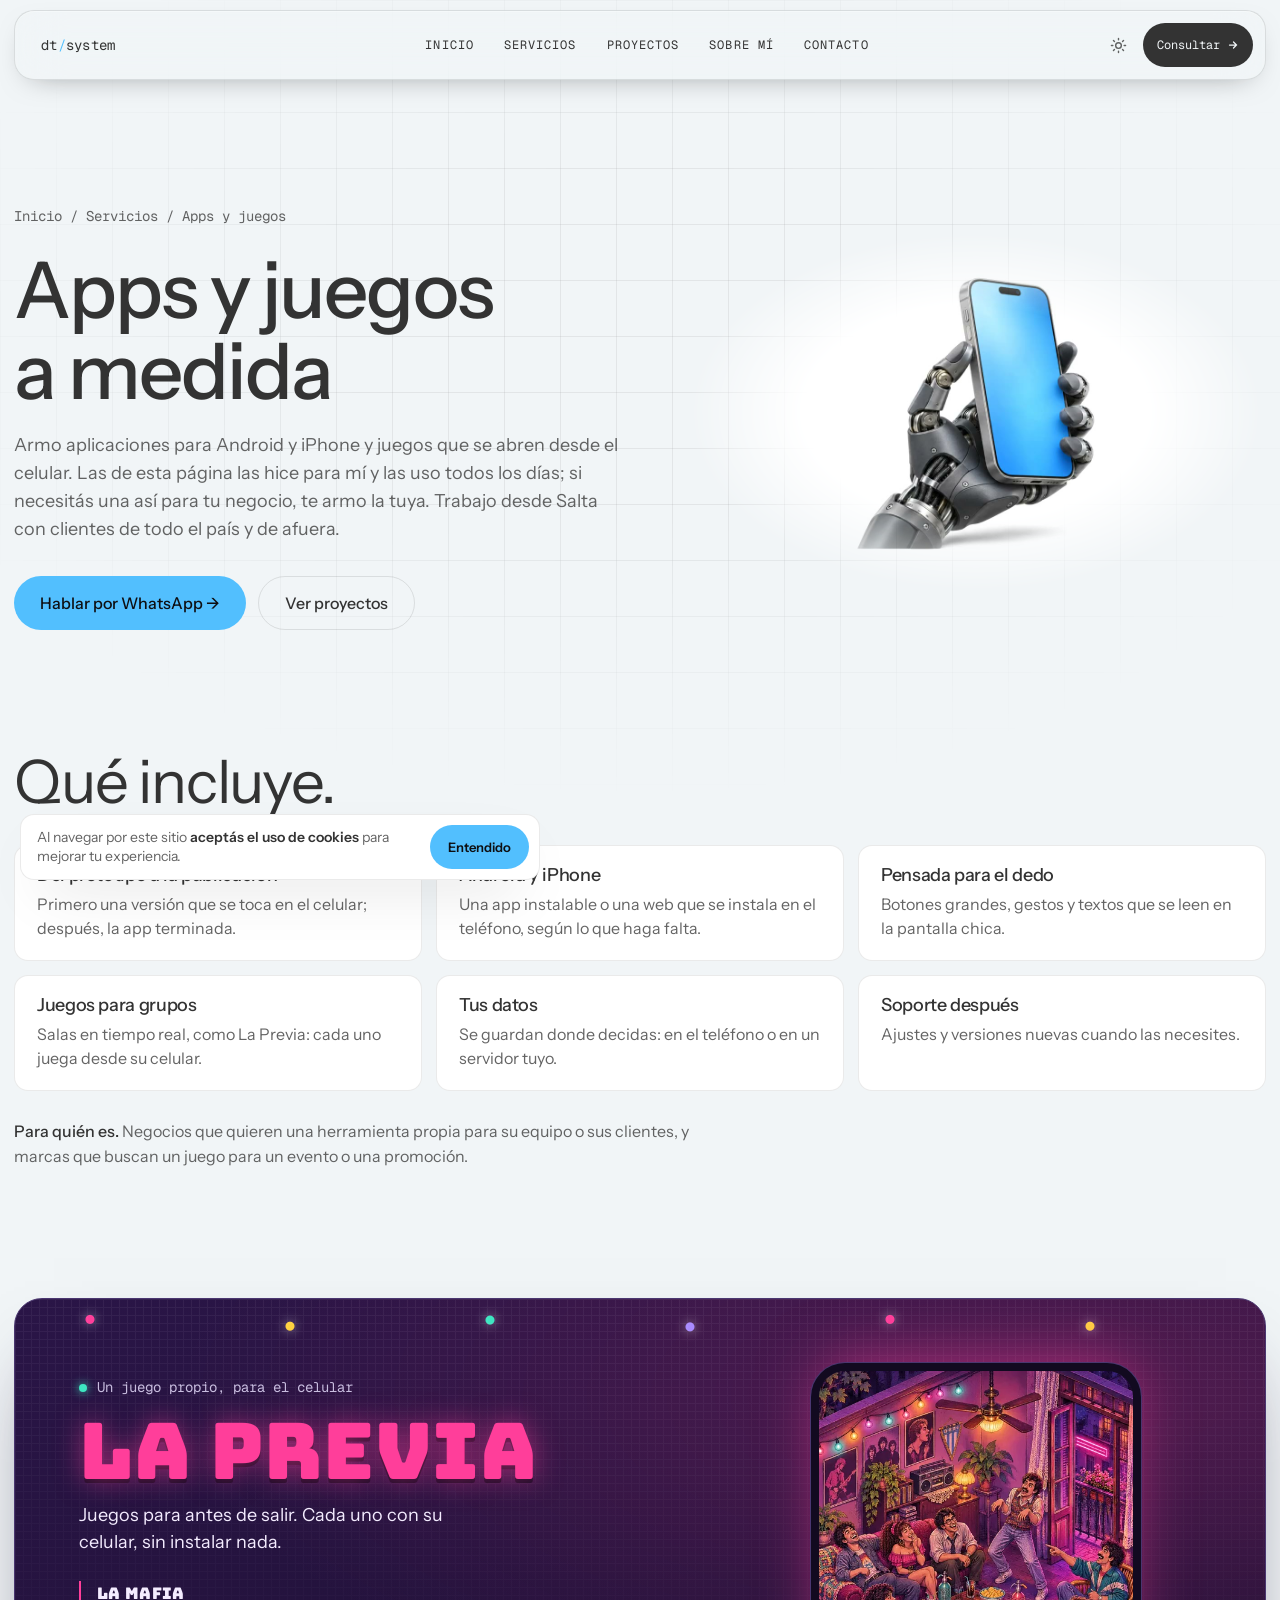
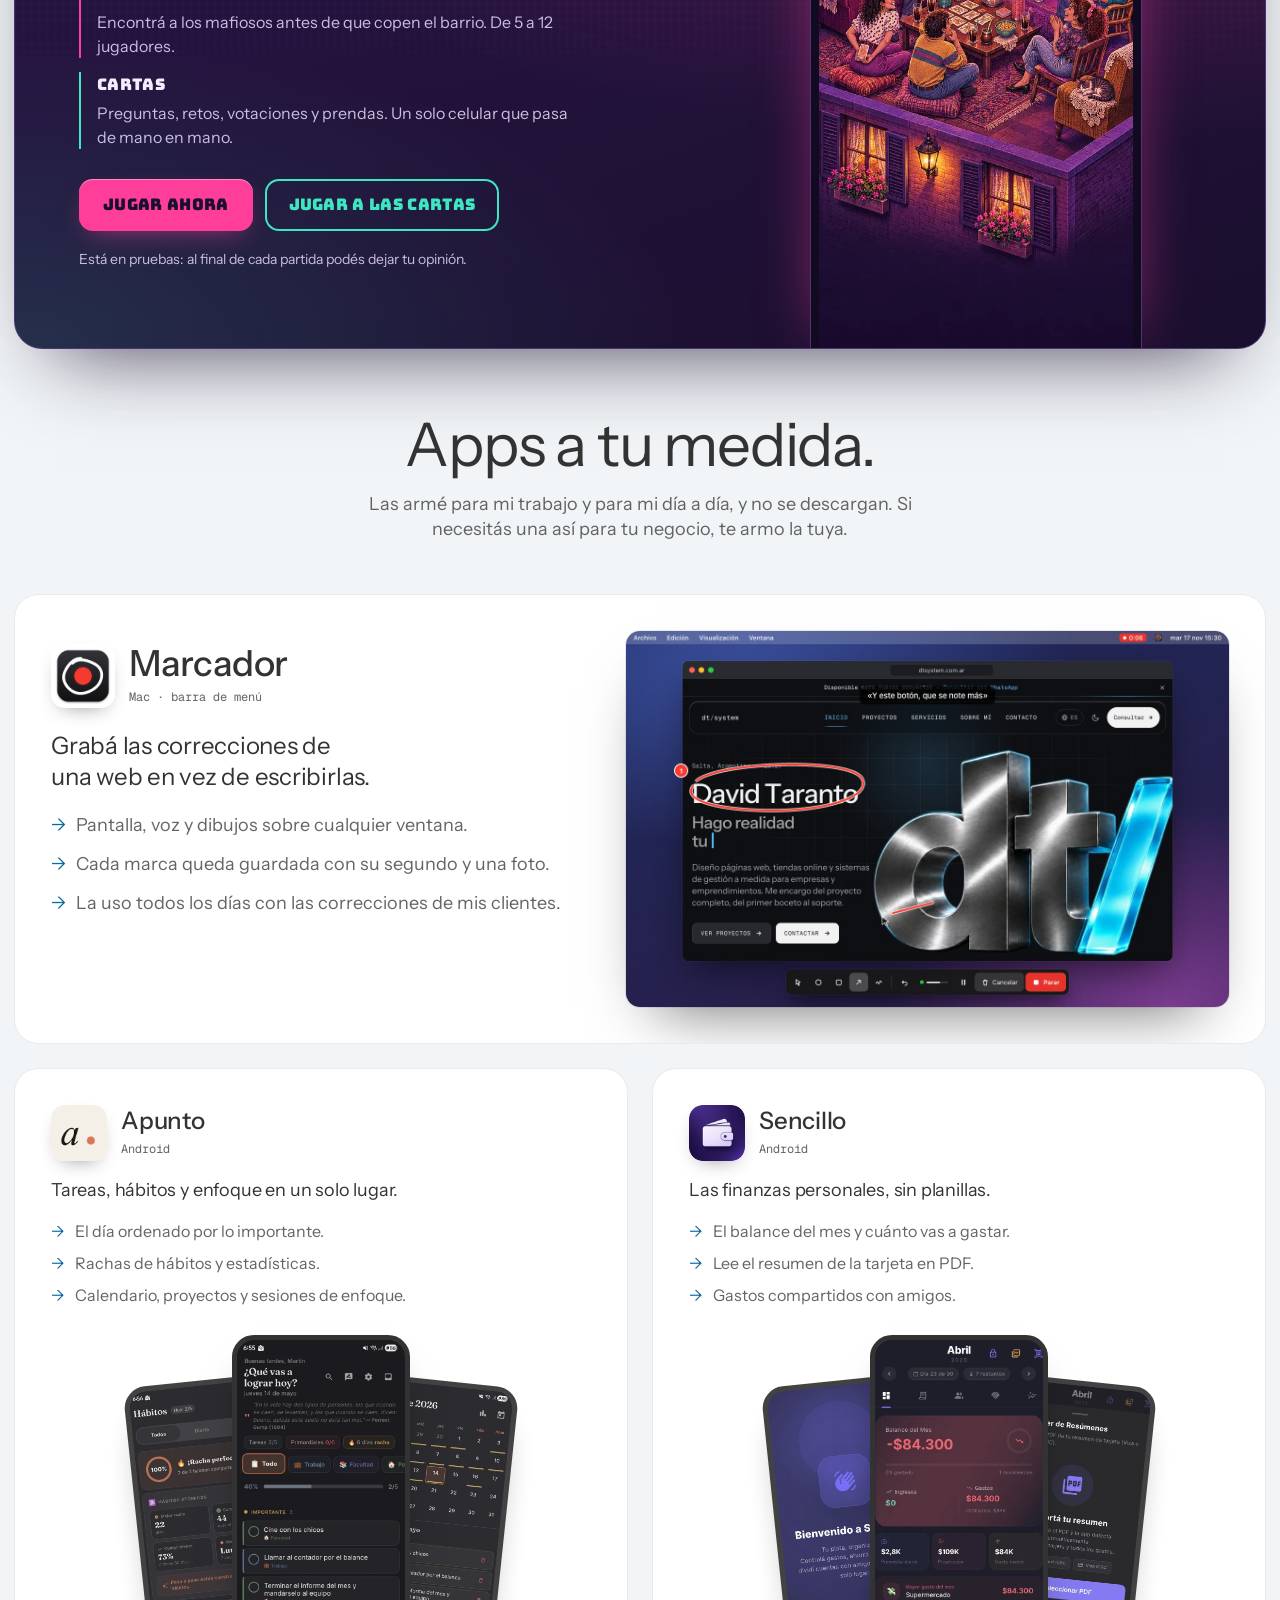
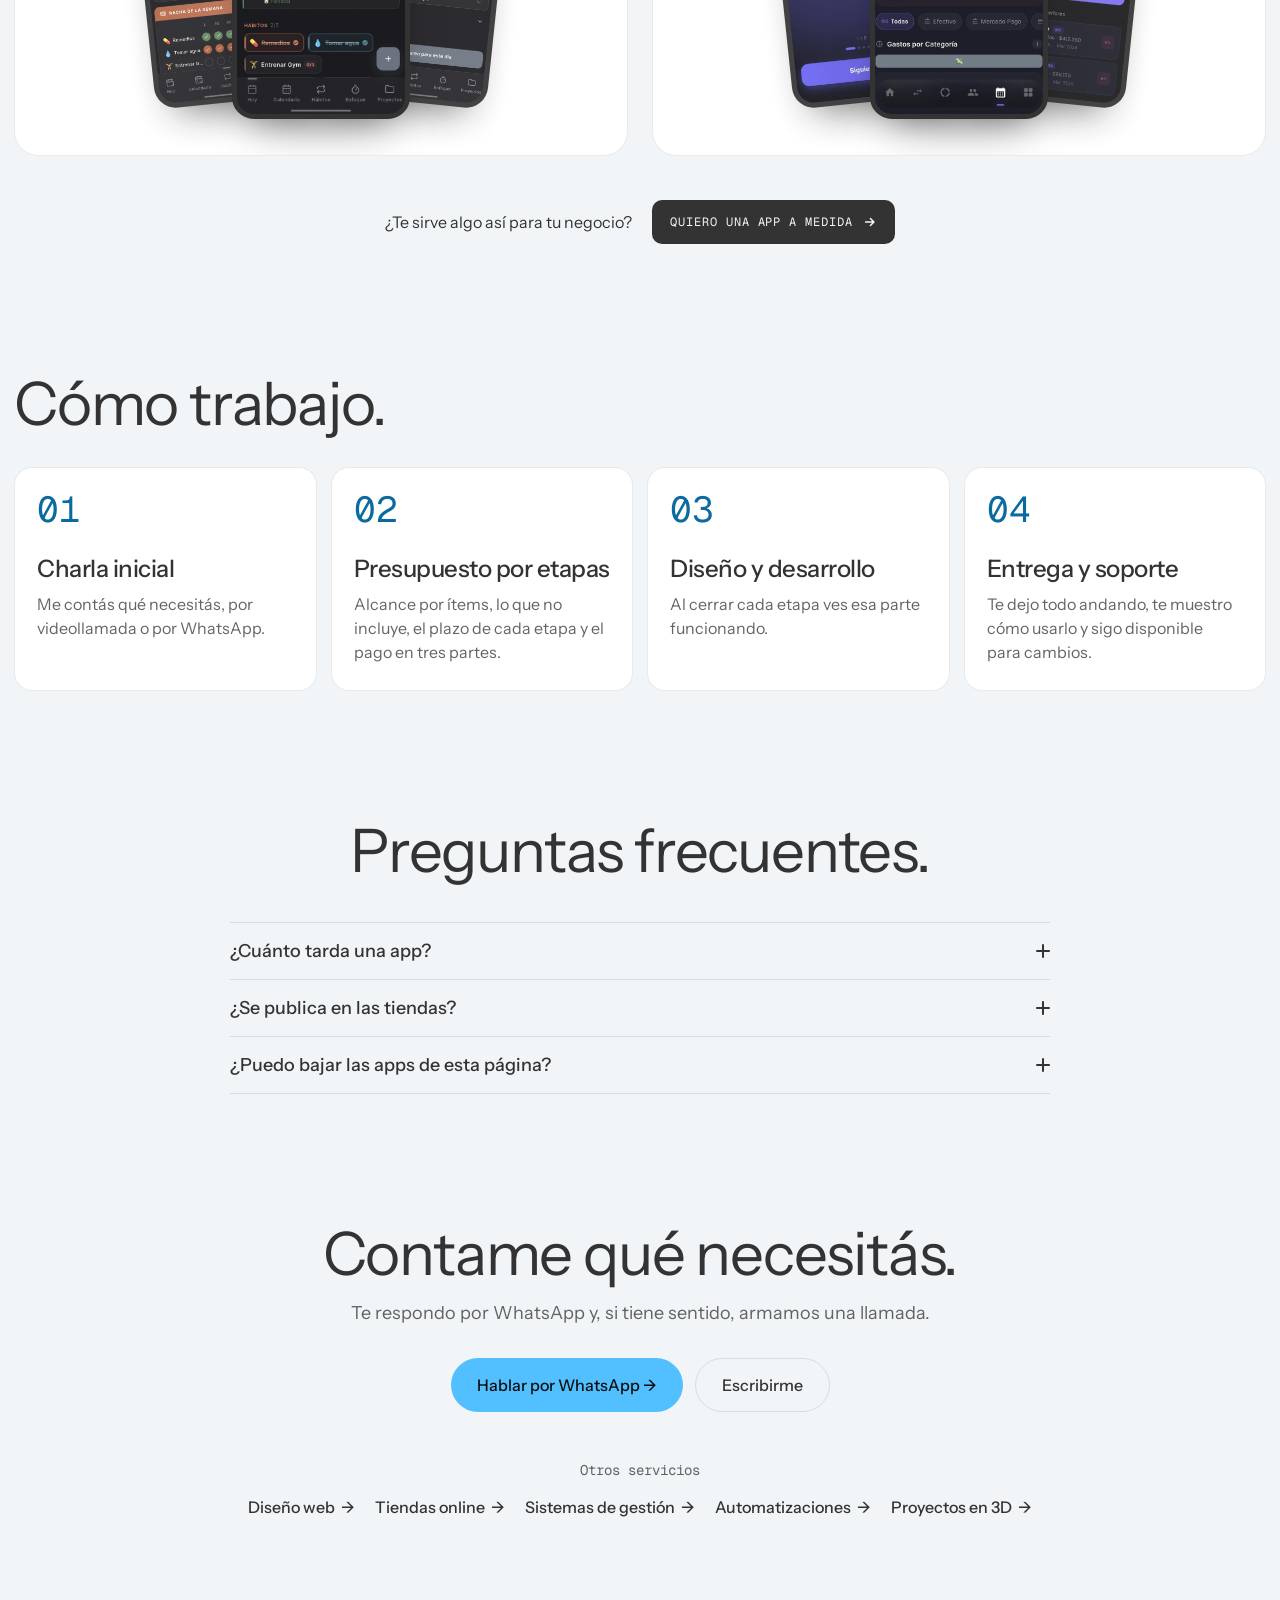
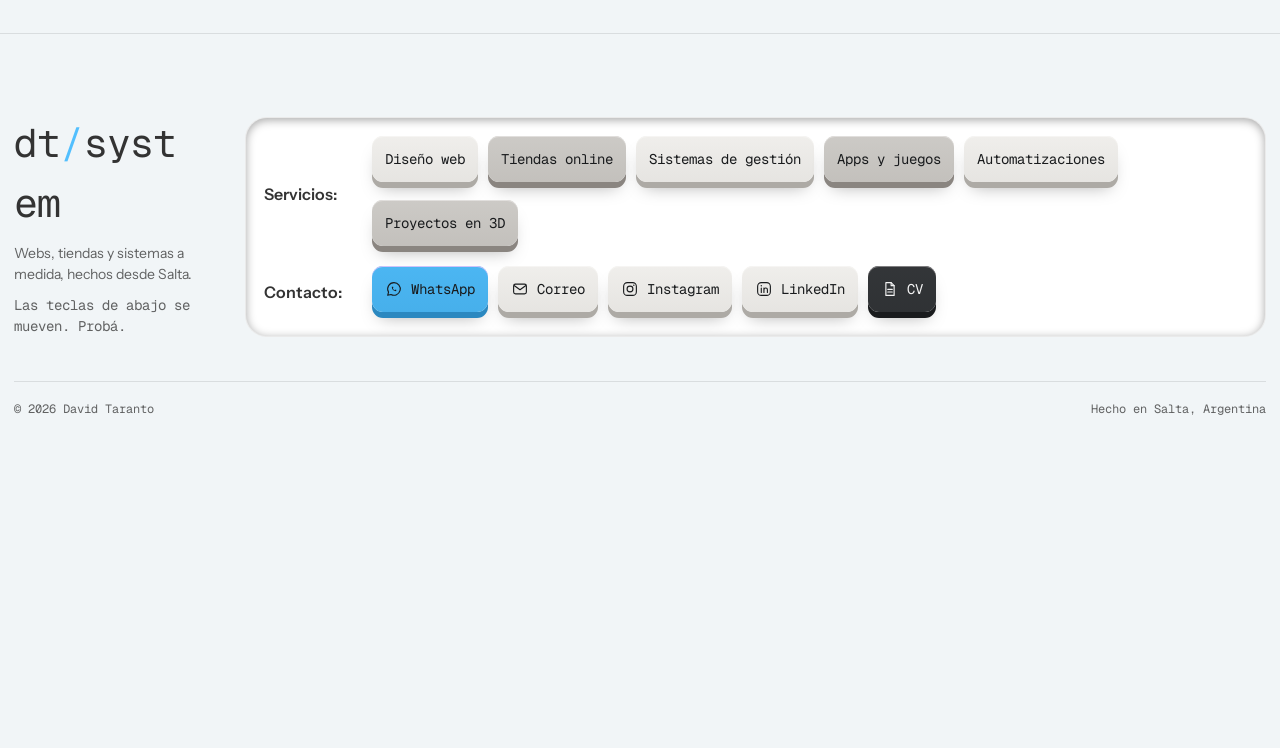
==== apps-y-juegos/index.html @ 10c061d5 "feat: vistas previas a pedido y capturas al dia Co-Authored-By: Claude Opus 5.5 <noreply@anthropic.c" ====
<!DOCTYPE html>
<html lang="es" data-theme="light">
<head>
  <meta charset="UTF-8">
  <meta name="viewport" content="width=device-width, initial-scale=1, viewport-fit=cover">
  <meta name="color-scheme" content="light dark">
  <title>Apps y juegos a medida para Android y iPhone | DT System</title>
  <meta name="description" content="Apps para Android y iPhone y juegos para el celular, hechos a medida. Del prototipo a la publicación. David Taranto, Salta, Argentina.">
  <link rel="canonical" href="https://dtsystem.com.ar/apps-y-juegos/">
  <meta property="og:type" content="website">
  <meta property="og:title" content="Apps y juegos a medida · DT System">
  <meta property="og:description" content="Apps para Android y iPhone y juegos para el celular, hechos a medida. Del prototipo a la publicación. David Taranto, Salta, Argentina.">
  <meta property="og:url" content="https://dtsystem.com.ar/apps-y-juegos/">
  <meta property="og:site_name" content="DT System">
  <meta property="og:locale" content="es_AR">
  <meta property="og:image" content="https://dtsystem.com.ar/assets/og.png?v=20261118o">
  <meta property="og:image:width" content="1200">
  <meta property="og:image:height" content="630">
  <meta name="twitter:card" content="summary_large_image">
  <link rel="icon" href="/assets/brand/favicon-64.png?v=2" type="image/png" sizes="64x64">
  <link rel="apple-touch-icon" href="/assets/brand/logo-dt.png?v=2">
  <link rel="preconnect" href="https://fonts.googleapis.com">
  <link rel="preconnect" href="https://fonts.gstatic.com" crossorigin>
  <link rel="stylesheet" href="https://fonts.googleapis.com/css2?family=Instrument+Sans:wght@400;500;700&family=Geist+Mono:wght@400;700&display=swap">
  <link rel="stylesheet" href="https://fonts.googleapis.com/css2?family=Bungee&text=ABCDEFGHIJKLMNOPQRSTUVWXYZ%C3%81%C3%89%C3%8D%C3%93%C3%9A%C3%91%20&display=swap">
  <link rel="stylesheet" href="/styles.css?v=20261118o">
  <link rel="stylesheet" href="/celular.css?v=20261118o" media="(max-width: 720px)">
  <script>
    (function () {
      var t = null; try { t = localStorage.getItem("dt-theme"); } catch (e) {}
      document.documentElement.dataset.theme = t || (matchMedia("(prefers-color-scheme: dark)").matches ? "dark" : "light");
    })();
  </script>
  <script type="application/ld+json">{"@context": "https://schema.org", "@type": "Service", "name": "Apps y juegos a medida", "serviceType": "Apps y juegos", "description": "Apps para Android y iPhone y juegos para el celular, hechos a medida. Del prototipo a la publicación. David Taranto, Salta, Argentina.", "url": "https://dtsystem.com.ar/apps-y-juegos/", "areaServed": [{"@type": "Country", "name": "Argentina"}], "provider": {"@type": "ProfessionalService", "name": "DT System", "url": "https://dtsystem.com.ar/", "founder": {"@type": "Person", "name": "David Taranto"}, "address": {"@type": "PostalAddress", "addressLocality": "Salta", "addressCountry": "AR"}}}</script>
  <script type="application/ld+json">{"@context": "https://schema.org", "@type": "BreadcrumbList", "itemListElement": [{"@type": "ListItem", "position": 1, "name": "Inicio", "item": "https://dtsystem.com.ar/"}, {"@type": "ListItem", "position": 2, "name": "Apps y juegos", "item": "https://dtsystem.com.ar/apps-y-juegos/"}]}</script>
  <script type="application/ld+json">{"@context": "https://schema.org", "@type": "FAQPage", "mainEntity": [{"@type": "Question", "name": "¿Cuánto tarda una app?", "acceptedAnswer": {"@type": "Answer", "text": "Depende del alcance. Antes de empezar te paso un presupuesto por etapas, con el plazo de cada una."}}, {"@type": "Question", "name": "¿Se publica en las tiendas?", "acceptedAnswer": {"@type": "Answer", "text": "Si la app lo necesita, sí: en Google Play y en el App Store, a nombre tuyo."}}, {"@type": "Question", "name": "¿Puedo bajar las apps de esta página?", "acceptedAnswer": {"@type": "Answer", "text": "No: son de uso propio y te las muestro para que veas cómo trabajo. La Previa sí se juega desde el navegador."}}]}</script>
</head>
<body class="svc-page">
  <a class="skip" href="#main">Saltar al contenido</a>
  <div class="fx" aria-hidden="true"><div class="fx-grid"></div></div>
  <div class="top">
    <header class="hdr">
      <div class="hdr-pill">
        <a class="logo" href="/">dt<b>/</b>system</a>
        <nav class="nav" aria-label="Principal">
          <a href="/"><span class="nl"><span>Inicio</span><span aria-hidden="true">Inicio</span></span></a>
          <a href="/#servicios"><span class="nl"><span>Servicios</span><span aria-hidden="true">Servicios</span></span></a>
          <a href="/#proyectos"><span class="nl"><span>Proyectos</span><span aria-hidden="true">Proyectos</span></span></a>
          <a href="/#sobre-mi"><span class="nl"><span>Sobre mí</span><span aria-hidden="true">Sobre mí</span></span></a>
          <a href="/#contacto"><span class="nl"><span>Contacto</span><span aria-hidden="true">Contacto</span></span></a>
        </nav>
      <div class="hdr-right">
        <button class="tgl" id="themeToggle" aria-label="Cambiar tema claro/oscuro">
          <svg class="sun" width="17" height="17" viewBox="0 0 24 24" fill="none" stroke="currentColor" stroke-width="2" stroke-linecap="round"><circle cx="12" cy="12" r="4"/><path d="M12 2v2m0 16v2M4.9 4.9l1.4 1.4m11.4 11.4 1.4 1.4M2 12h2m16 0h2M4.9 19.1l1.4-1.4m11.4-11.4 1.4-1.4"/></svg>
          <svg class="moon" width="17" height="17" viewBox="0 0 24 24" fill="none" stroke="currentColor" stroke-width="2" stroke-linecap="round" stroke-linejoin="round"><path d="M21 12.8A9 9 0 1 1 11.2 3a7 7 0 0 0 9.8 9.8Z"/></svg>
        </button>
        <a class="hdr-cta" href="https://wa.me/5493875454070" target="_blank" rel="noopener"><span>Consultar</span>
          <svg width="12" height="12" viewBox="0 0 24 24" fill="none" stroke="currentColor" stroke-width="2.5" stroke-linecap="round"><path d="M5 12h14m-6-6 6 6-6 6"/></svg>
        </a>
        <details class="menu">
          <summary aria-label="Abrir menú">
            <svg class="ico-abrir" width="19" height="19" viewBox="0 0 24 24" fill="none" stroke="currentColor" stroke-width="2" stroke-linecap="round" aria-hidden="true"><path d="M4 7h16M4 12h16M4 17h16"/></svg>
            <svg class="ico-cerrar" width="19" height="19" viewBox="0 0 24 24" fill="none" stroke="currentColor" stroke-width="2" stroke-linecap="round" aria-hidden="true"><path d="M18 6 6 18M6 6l12 12"/></svg>
          </summary>
          <div class="menu-pop">
            <a href="/" style="--i:0">Inicio</a>
            <a href="/#servicios" style="--i:1">Servicios</a>
            <a href="/#proyectos" style="--i:2">Proyectos</a>
            <a href="/#sobre-mi" style="--i:3">Sobre mí</a>
            <a href="/#contacto" style="--i:4">Contacto</a>
          </div>
        </details>
      </div>
      </div>
    </header>
  </div>

  <main id="main">
    <section class="svc-hero">
      <div class="wrap svc-hero-in">
        <div class="svc-hero-txt">
        <nav class="svc-bread" aria-label="Ruta"><a href="/">Inicio</a> <span aria-hidden="true">/</span> <a href="/#servicios">Servicios</a> <span aria-hidden="true">/</span> <span aria-current="page">Apps y juegos</span></nav>
        <h1 class="svc-h1">Apps y juegos a medida</h1>
        <p class="svc-lead">Armo aplicaciones para Android y iPhone y juegos que se abren desde el celular. Las de esta página las hice para mí y las uso todos los días; si necesitás una así para tu negocio, te armo la tuya. Trabajo desde Salta con clientes de todo el país y de afuera.</p>
        <div class="svc-ctas">
          <a class="btn btn-pri" href="https://wa.me/5493875454070?text=Hola%20David%2C%20quiero%20consultar%20por%20una%20app." target="_blank" rel="noopener">Hablar por WhatsApp →</a>
          <a class="btn btn-sec" href="#casos">Ver proyectos</a>
        </div>
        </div>
        <div class="svc-obj-caja" aria-hidden="true">
          <video class="svc-obj" data-obj="app" width="960" height="600" muted loop playsinline preload="none" poster="/assets/srv/app-claro.jpg"></video>
        </div>
      </div>
    </section>

    <section class="svc-sec">
      <div class="wrap">
        <h2 class="h2">Qué incluye.</h2>
        <ul class="svc-grid">
          <li class="svc-card"><h3>Del prototipo a la publicación</h3><p>Primero una versión que se toca en el celular; después, la app terminada.</p></li>
          <li class="svc-card"><h3>Android y iPhone</h3><p>Una app instalable o una web que se instala en el teléfono, según lo que haga falta.</p></li>
          <li class="svc-card"><h3>Pensada para el dedo</h3><p>Botones grandes, gestos y textos que se leen en la pantalla chica.</p></li>
          <li class="svc-card"><h3>Juegos para grupos</h3><p>Salas en tiempo real, como La Previa: cada uno juega desde su celular.</p></li>
          <li class="svc-card"><h3>Tus datos</h3><p>Se guardan donde decidas: en el teléfono o en un servidor tuyo.</p></li>
          <li class="svc-card"><h3>Soporte después</h3><p>Ajustes y versiones nuevas cuando las necesites.</p></li>
        </ul>
        <p class="svc-para"><b>Para quién es.</b> Negocios que quieren una herramienta propia para su equipo o sus clientes, y marcas que buscan un juego para un evento o una promoción.</p>
      </div>
    </section>

    <section class="svc-sec svc-bloque" id="casos">
<div class="previa-sec" id="la-previa">
          <div class="wrap">
            <div class="previa" data-rv="up">
              <div class="previa-txt">
                <p class="previa-tag"><span class="previa-punto" aria-hidden="true"></span><span data-i18n="pv_tag">Un juego propio, para el celular</span></p>
                <h2 class="previa-h" id="previaH">La Previa</h2>
                <p class="previa-sub" data-i18n="pv_sub">Juegos para antes de salir. Cada uno con su celular, sin instalar nada.</p>
                <ul class="previa-modos">
                  <li><a href="https://la-previa.dtsystem.com.ar/" target="_blank" rel="noopener"><b>La Mafia</b></a><span data-i18n="pv_m1">Encontrá a los mafiosos antes de que copen el barrio. De 5 a 12 jugadores.</span></li>
                  <li><a href="https://la-previa.dtsystem.com.ar/cartas.html" target="_blank" rel="noopener"><b data-i18n="pv_m2h">Cartas</b></a><span data-i18n="pv_m2">Preguntas, retos, votaciones y prendas. Un solo celular que pasa de mano en mano.</span></li>
                </ul>
                <div class="previa-ctas">
                  <a class="previa-btn" href="https://la-previa.dtsystem.com.ar/" target="_blank" rel="noopener" data-i18n="pv_cta">Jugar ahora</a>
                  <a class="previa-btn2" href="https://la-previa.dtsystem.com.ar/cartas.html" target="_blank" rel="noopener" data-i18n="pv_cta2">Jugar a las cartas</a>
                </div>
                <p class="previa-nota" data-i18n="pv_nota">Está en pruebas: al final de cada partida podés dejar tu opinión.</p>
              </div>
              <a class="previa-vista" href="https://la-previa.dtsystem.com.ar/" target="_blank" rel="noopener" tabindex="-1" aria-hidden="true">
                <span class="previa-pantalla">
                  <video class="previa-vid" muted loop playsinline preload="none" poster="/assets/previa/escena-previa.webp" width="540" height="958" data-src="/assets/previa/escena-previa.mp4"></video>
                </span>
              </a>
            </div>
          </div>
        </div>

        <!-- ============ 3c. APPS A MEDIDA ============
             Pedido de David (17/11): sus apps propias, tipo publicidad, sin
             descarga: invitan a pedir una a medida. Marcador va con una
             animacion (no es una grabacion real: armada desde su interfaz);
             en las capturas de Apunto y Sencillo los datos son inventados. -->
        <div class="apps-sec" id="apps">
          <div class="wrap">
            <div class="sec-head" data-rv="up">
              <h2 class="h2" id="appsH" data-i18n="ap_h">Apps a tu medida.</h2>
              <p class="sub" data-i18n="ap_sub">Las armé para mi trabajo y para mi día a día, y no se descargan. Si necesitás una así para tu negocio, te armo la tuya.</p>
            </div>

            <article class="app app-ancha" data-rv="up">
              <div class="app-txt">
                <div class="app-cab"><img class="app-ico" src="/assets/apps/icono-marcador.png" width="160" height="160" alt="">
                  <div><h3>Marcador</h3><span class="app-plat" data-i18n="ap_m_plat">Mac · barra de menú</span></div></div>
                <p class="app-lema" data-i18n="ap_m_lema">Grabá las correcciones de una web en vez de escribirlas.</p>
                <ul class="app-lista">
                  <li data-i18n="ap_m_1">Pantalla, voz y dibujos sobre cualquier ventana.</li>
                  <li data-i18n="ap_m_2">Cada marca queda guardada con su segundo y una foto.</li>
                  <li data-i18n="ap_m_3">La uso todos los días con las correcciones de mis clientes.</li>
                </ul>
              </div>
              <div class="app-mac" aria-hidden="true">
                <video class="app-vid" muted loop playsinline preload="none" poster="/assets/apps/marcador.jpg" width="1280" height="800" data-src="/assets/apps/marcador.mp4" data-src-cel="/assets/apps/marcador-cel.mp4"></video>
              </div>
            </article>

            <div class="apps-par">
              <article class="app" data-rv="up">
                <div class="app-cab"><img class="app-ico recorte" src="/assets/apps/icono-apunto.png?v=2" width="160" height="160" alt="">
                  <div><h3>Apunto</h3><span class="app-plat">Android</span></div></div>
                <p class="app-lema" data-i18n="ap_a_lema">Tareas, hábitos y enfoque en un solo lugar.</p>
                <ul class="app-lista">
                  <li data-i18n="ap_a_1">El día ordenado por lo importante.</li>
                  <li data-i18n="ap_a_2">Rachas de hábitos y estadísticas.</li>
                  <li data-i18n="ap_a_3">Calendario, proyectos y sesiones de enfoque.</li>
                </ul>
                <div class="app-tels" aria-hidden="true">
                  <span class="app-tel lado"><img src="/assets/apps/anotalo-habitos.webp" width="540" height="1170" alt="" loading="lazy" decoding="async"></span>
                  <span class="app-tel"><img src="/assets/apps/anotalo-hoy.webp" width="540" height="1170" alt="" loading="lazy" decoding="async"></span>
                  <span class="app-tel lado"><img src="/assets/apps/anotalo-calendario.webp" width="540" height="1170" alt="" loading="lazy" decoding="async"></span>
                </div>
              </article>
              <article class="app" data-rv="up">
                <div class="app-cab"><img class="app-ico recorte" src="/assets/apps/icono-sencillo.png" width="160" height="160" alt="">
                  <div><h3>Sencillo</h3><span class="app-plat">Android</span></div></div>
                <p class="app-lema" data-i18n="ap_s_lema">Las finanzas personales, sin planillas.</p>
                <ul class="app-lista">
                  <li data-i18n="ap_s_1">El balance del mes y cuánto vas a gastar.</li>
                  <li data-i18n="ap_s_2">Lee el resumen de la tarjeta en PDF.</li>
                  <li data-i18n="ap_s_3">Gastos compartidos con amigos.</li>
                </ul>
                <div class="app-tels" aria-hidden="true">
                  <span class="app-tel lado"><img src="/assets/apps/sencillo-inicio.webp" width="540" height="1170" alt="" loading="lazy" decoding="async"></span>
                  <span class="app-tel"><img src="/assets/apps/sencillo-balance.webp" width="540" height="1170" alt="" loading="lazy" decoding="async"></span>
                  <span class="app-tel lado"><img src="/assets/apps/sencillo-escaner.webp" width="540" height="1170" alt="" loading="lazy" decoding="async"></span>
                </div>
              </article>
            </div>

            <div class="apps-pie" data-rv="up">
              <p data-i18n="ap_pie">¿Te sirve algo así para tu negocio?</p>
              <a class="pill pill-oscuro apps-cta" href="/#contacto" data-tipo="App móvil"><span class="pill-txt"><span data-i18n="ap_cta">Quiero una app a medida</span></span><svg class="pill-fl" viewBox="0 0 16 16" width="14" height="14" aria-hidden="true" focusable="false"><path d="M3 8h9M8.5 4l4 4-4 4" fill="none" stroke="currentColor" stroke-width="1.8" stroke-linecap="round" stroke-linejoin="round"/></svg></a>
            </div>
          </div>
        </div>
    </section>

    <section class="svc-sec">
      <div class="wrap">
        <h2 class="h2">Cómo trabajo.</h2>
        <ol class="svc-pasos">
          <li><span class="svc-n">01</span><h3>Charla inicial</h3><p>Me contás qué necesitás, por videollamada o por WhatsApp.</p></li>
          <li><span class="svc-n">02</span><h3>Presupuesto por etapas</h3><p>Alcance por ítems, lo que no incluye, el plazo de cada etapa y el pago en tres partes.</p></li>
          <li><span class="svc-n">03</span><h3>Diseño y desarrollo</h3><p>Al cerrar cada etapa ves esa parte funcionando.</p></li>
          <li><span class="svc-n">04</span><h3>Entrega y soporte</h3><p>Te dejo todo andando, te muestro cómo usarlo y sigo disponible para cambios.</p></li>
        </ol>
      </div>
    </section>

    <section class="svc-sec">
      <div class="wrap">
        <h2 class="h2">Preguntas frecuentes.</h2>
        <div class="faq-list svc-faq">
          <details class="faq-item">
            <summary><span>¿Cuánto tarda una app?</span><span class="faq-mas" aria-hidden="true"></span></summary>
            <p>Depende del alcance. Antes de empezar te paso un presupuesto por etapas, con el plazo de cada una.</p>
          </details>
          <details class="faq-item">
            <summary><span>¿Se publica en las tiendas?</span><span class="faq-mas" aria-hidden="true"></span></summary>
            <p>Si la app lo necesita, sí: en Google Play y en el App Store, a nombre tuyo.</p>
          </details>
          <details class="faq-item">
            <summary><span>¿Puedo bajar las apps de esta página?</span><span class="faq-mas" aria-hidden="true"></span></summary>
            <p>No: son de uso propio y te las muestro para que veas cómo trabajo. La Previa sí se juega desde el navegador.</p>
          </details>
        </div>
      </div>
    </section>

    <section class="svc-sec svc-fin">
      <div class="wrap">
        <h2 class="h2">Contame qué necesitás.</h2>
        <p class="sub">Te respondo por WhatsApp y, si tiene sentido, armamos una llamada.</p>
        <div class="svc-ctas">
          <a class="btn btn-pri" href="https://wa.me/5493875454070?text=Hola%20David%2C%20quiero%20consultar%20por%20una%20app." target="_blank" rel="noopener">Hablar por WhatsApp →</a>
          <a class="btn btn-sec" href="/#contacto">Escribirme</a>
        </div>
        <div class="svc-otros">
          <span>Otros servicios</span>
          <a class="svc-otro" href="/diseno-web/">Diseño web <span aria-hidden="true">→</span></a>
          <a class="svc-otro" href="/tiendas-online/">Tiendas online <span aria-hidden="true">→</span></a>
          <a class="svc-otro" href="/sistemas-de-gestion/">Sistemas de gestión <span aria-hidden="true">→</span></a>
          <a class="svc-otro" href="/automatizaciones/">Automatizaciones <span aria-hidden="true">→</span></a>
          <a class="svc-otro" href="/proyectos-3d/">Proyectos en 3D <span aria-hidden="true">→</span></a>
        </div>
      </div>
    </section>
  </main>

  <footer class="footer">
    <div class="wrap">
      <div class="footer-cols pie-teclado">
        <div class="f-brand">
          <a class="logo pie-logo" href="/">dt<b>/</b>system</a>
          <p>Webs, tiendas y sistemas a medida, hechos desde Salta.</p>
          <p class="pie-juego">Las teclas de abajo se mueven. Probá.</p>
        </div>
        <nav class="teclado" aria-label="Pie">
          <div class="fila">
            <h3 class="fila-n">Servicios</h3>
            <div class="fila-teclas">
              <a class="tecla" href="/diseno-web/">Diseño web</a>
              <a class="tecla t-gris" href="/tiendas-online/">Tiendas online</a>
              <a class="tecla" href="/sistemas-de-gestion/">Sistemas de gestión</a>
              <a class="tecla t-gris" href="/apps-y-juegos/" aria-current="page">Apps y juegos</a>
              <a class="tecla" href="/automatizaciones/">Automatizaciones</a>
              <a class="tecla t-gris" href="/proyectos-3d/">Proyectos en 3D</a>
            </div>
          </div>
          <div class="fila">
            <h3 class="fila-n">Contacto</h3>
            <div class="fila-teclas">
              <a class="tecla t-celeste" href="https://wa.me/5493875454070" target="_blank" rel="noopener"><svg viewBox="0 0 24 24" width="18" height="18" aria-hidden="true" focusable="false" fill="none" stroke="currentColor" stroke-width="1.5" stroke-linecap="round" stroke-linejoin="round"><path d="M12 3.5a8.4 8.4 0 0 0-7.3 12.6L3.6 20.4l4.4-1.1A8.4 8.4 0 1 0 12 3.5z"/><path fill="currentColor" stroke="none" transform="translate(8.05 7.95) scale(.33)" d="M20 15.4c-1.2 0-2.4-.2-3.5-.6a1 1 0 0 0-1 .3l-1.6 2c-2.8-1.4-5.5-3.9-6.9-6.9l2-1.7c.3-.3.3-.7.2-1-.4-1.1-.6-2.3-.6-3.5 0-.5-.4-1-1-1H4.2C3.6 3 3 3.2 3 4c0 9.3 7.7 17 17 17 .7 0 1-.6 1-1.2v-3.4c0-.6-.5-1-1-1z"/></svg><span>WhatsApp</span></a>
              <a class="tecla" href="mailto:contacto@dtsystem.com.ar"><svg viewBox="0 0 24 24" width="18" height="18" aria-hidden="true" focusable="false" fill="none" stroke="currentColor" stroke-width="1.5" stroke-linecap="round" stroke-linejoin="round"><rect x="3.5" y="5.5" width="17" height="13" rx="2.5"/><path d="M4.6 7.6 12 13l7.4-5.4"/></svg><span>Correo</span></a>
              <a class="tecla" href="https://www.instagram.com/david.taranto/" target="_blank" rel="noopener"><svg viewBox="0 0 24 24" width="18" height="18" aria-hidden="true" focusable="false" fill="none" stroke="currentColor" stroke-width="1.5" stroke-linecap="round" stroke-linejoin="round"><rect x="3.5" y="3.5" width="17" height="17" rx="5"/><circle cx="12" cy="12" r="3.9"/><circle cx="17.1" cy="6.9" r=".95" fill="currentColor" stroke="none"/></svg><span>Instagram</span></a>
              <a class="tecla" href="https://www.linkedin.com/in/david-taranto/" target="_blank" rel="noopener"><svg viewBox="0 0 24 24" width="18" height="18" aria-hidden="true" focusable="false" fill="none" stroke="currentColor" stroke-width="1.5" stroke-linecap="round" stroke-linejoin="round"><rect x="3.5" y="3.5" width="17" height="17" rx="5"/><path d="M8.4 10.6v5.9M11.9 16.5v-5.9M11.9 13.3c0-1.6 1.1-2.7 2.45-2.7s2.2 1 2.2 2.55v3.35"/><circle cx="8.4" cy="7.75" r=".95" fill="currentColor" stroke="none"/></svg><span>LinkedIn</span></a>
              <a class="tecla t-grafito" href="/cv/"><svg viewBox="0 0 24 24" width="18" height="18" aria-hidden="true" focusable="false" fill="none" stroke="currentColor" stroke-width="1.5" stroke-linecap="round" stroke-linejoin="round"><path d="M6.5 3.5h7l4 4v13h-11z"/><path d="M13.5 3.5v4h4M9 12.5h6M9 16h6"/></svg><span>CV</span></a>
            </div>
          </div>
        </nav>
      </div>
      <div class="footer-bottom">
        <span>© 2026 David Taranto</span>
        <span class="made">Hecho en Salta, Argentina</span>
      </div>
    </div>
  </footer>
  <script>
    document.getElementById("themeToggle").addEventListener("click", function () {
      var t = document.documentElement.dataset.theme === "dark" ? "light" : "dark";
      document.documentElement.dataset.theme = t;
      try { localStorage.setItem("dt-theme", t); } catch (e) {}
    });
  </script>
  <script src="/servicios.js?v=20261118o" defer></script>
  <script src="/previas.js?v=20261118o" defer></script>
  <script src="/teclas.js?v=20261118o" defer></script>
  <script src="/medicion.js?v=20261118o" defer></script>
</body>
</html>
---- styles.css ----
/* ============================================================
   DT SYSTEM · WEB PERSONAL v2 — styles.css
   Estética: mono-tech (Geist + Geist Mono), light/dark con
   CSS variables, grilla + spotlight globales, marquees, etc.
   ============================================================ */

/* ---------- 1. Tokens de tema ---------- */
/* Colores fijos: los que no cambian con el tema (sombras, negro de los botones de
   acento, mascaras). Salen de aca: ningun color se escribe suelto en las reglas. */
:root {
  --c-000000: #000;
  --c-000000-2: #000000;
  --c-00000000: rgb(0 0 0 / 0);
  --c-00000024: rgba(0,0,0,0.14);
  --c-00000024-2: rgba(0, 0, 0, 0.14);
  --c-00000038: rgba(0, 0, 0, 0.22);
  --c-00000047: rgb(0 0 0 / 0.28);
  --c-00000059: rgb(0 0 0 / 0.35);
  --c-00000073: rgb(0 0 0 / 0.45);
  --c-00000080: rgb(0 0 0 / 0.5);
  --c-00000099: rgba(0, 0, 0, 0.6);
  --c-00000099-2: rgb(0 0 0 / 0.6);
  --c-0000009e: rgb(0 0 0 / 0.62);
  --c-000000a6: rgb(0 0 0 / 0.65);
  --c-08090c80: rgb(8 9 12 / 0.5);
  --c-0a0b0d: #0A0B0D;
  --c-0e0f12: #0E0F12;
  --c-0e0f1259: rgba(14, 15, 18, 0.35);
  --c-0e0f1280: rgba(14, 15, 18, 0.5);
  --c-0e0f12a6: rgba(14, 15, 18, 0.65);
  --c-120a20e6: rgb(18 10 32 / 0.9);
  --c-14161a: #14161A;
  --c-1a0f2ecc: rgb(26 15 46 / 0.8);
  --c-1b1d22: #1B1D22;
  --c-1e2126: #1E2126;
  --c-22c55eb2: rgba(34, 197, 94, 0.7);
  --c-2a2d33: #2A2D33;
  --c-34383f: #34383F;
  --c-3a3e45: #3A3E45;
  --c-52bffe: #52BFFE;
  --c-8b7cf6: #8B7CF6;
  --c-8f949c: #8F949C;
  --c-c9cdd4: #C9CDD4;
  --c-ec4899: #EC4899;
  --c-f2f2f2: #F2F2F2;
  --c-f2f2f2bf: rgba(242, 242, 242, 0.75);
  --c-ffffff: #FFFFFF;
  --c-ffffff-2: #fff;
  --c-ffffff05: rgba(255, 255, 255, 0.02);
  --c-ffffff12: rgba(255, 255, 255, 0.07);
  --c-ffffff14: rgba(255,255,255,0.08);
  --c-ffffff1a: rgba(255, 255, 255, 0.10);
  --c-ffffff1f: rgba(255, 255, 255, 0.12);
  --c-ffffff4c: rgba(255, 255, 255, 0.30);
  --c-ffffff66: rgb(255 255 255 / 0.4);
  --c-ffffff6b: rgba(255, 255, 255, 0.42);
  --c-ffffff8c: rgb(255 255 255 / 0.55);
  --c-ffffffe6: rgb(255 255 255 / 0.9);
  --c-ffffffeb: rgba(255, 255, 255, 0.92);
  --c-ffffffeb-2: rgb(255 255 255 / 0.92);
  --c-oklch-0-22-0-01-85: oklch(0.22 0.01 85);
}

:root {
  /* La Previa (bloque del juego propio): la paleta del juego, igual en los dos temas */
  --pv-tinta: #120A20; --pv-fondo: #1A0F2E; --pv-fondo-2: #2A1547; --pv-borde: #4A3670;
  --pv-texto: #F4ECFF; --pv-texto-2: #C9BEE0;
  --pv-rosa: #FF3E9A; --pv-rosa-brillo: rgb(255 62 154 / 0.55);
  --pv-agua: #3EE6C1; --pv-oro: #FFD23F; --pv-lila: #A98BFF;
  --bg: oklch(0.968 0.005 240); /* blanco apagado, apenas hacia el celeste de la marca: el blanco puro cansaba */
  --text: #333333;
  --muted: rgba(51, 51, 51, 0.76);   /* 4,5:1 sobre el fondo y las tarjetas */
  --accent: #52BFFE;          /* celeste primario: fondos, bordes, puntos */
  --accent-ink: #0B6A9E;      /* el celeste cuando es texto: 5:1 sobre el fondo claro */
  --ok: #22C55E;
  --ok-ink: #15803D;
  --amber: #F59E0B;           /* usar con muchísima moderación */
  --pink: #EC4899;            /* usar con muchísima moderación */
  --err: oklch(0.52 0.19 22);  /* errores de formulario: 5,6:1 sobre la tarjeta clara */
  --line: rgba(51, 51, 51, 0.12);
  --card: #FFFFFF;
  --card-border: rgba(51, 51, 51, 0.10);
  --shadow: 0 24px 60px -24px rgba(14, 15, 18, 0.22);
  --grid-color: rgba(51, 51, 51, 0.08);   /* texto al 8% */
  --font-head: "Instrument Sans", system-ui, sans-serif;
  --font-mono: "Geist Mono", ui-monospace, Menlo, monospace;
  /* Tiempos. Toda duracion nueva sale de aca, igual que los colores. */
  --fx-ease: cubic-bezier(0.4, 0, 0.2, 1);
  --fx-tap: 140ms;    /* feedback de pulsado */
  --fx-rapido: 180ms; /* hover, tooltips */
  --fx-medio: 260ms;  /* dropdowns, acordeones */
  --fx-lento: 520ms;  /* reveal al scroll, modales */
  /* Escala de letra: 8 peldanos. Todo font-size sale de aca (razon ~1,25). */
  --t-1: 0.75rem;                                   /* 12: rotulos, mono chico */
  --t-2: 0.875rem;                                  /* 14: texto chico, chips */
  --t-3: 1rem;                                      /* 16: cuerpo */
  --t-4: 1.125rem;                                  /* 18: bajadas, cuerpo destacado */
  --t-5: clamp(1.25rem, 1.1rem + 0.6vw, 1.5rem);    /* 20-24: titulos de tarjeta */
  --t-6: clamp(1.625rem, 1.2rem + 1.6vw, 2.25rem);  /* 26-36: subtitulos */
  --t-7: clamp(2.25rem, 1.5rem + 3vw, 3.75rem);     /* 36-60: titulos de seccion */
  --t-8: clamp(3rem, 2rem + 3.6vw, 5rem);           /* 48-80: portada y titulos gigantes */
  --t-min: 0.75rem;   /* letra mínima (12 px): rótulos, sellos y notas */
  color-scheme: only light;   /* sin esto Android le aplica su oscurecido */
}
[data-theme="dark"] {
  --err: oklch(0.74 0.15 22);  /* errores: 6,8:1 sobre la tarjeta oscura */
  --bg: #0E0F12;
  --text: #F2F2F2;
  --muted: rgba(242, 242, 242, 0.66);
  --accent-ink: #52BFFE;
  --ok-ink: #22C55E;
  --line: rgba(242, 242, 242, 0.14);
  --card: #15171C;
  --card-border: rgba(242, 242, 242, 0.10);
  --shadow: 0 24px 60px -24px rgba(0, 0, 0, 0.65);
  --grid-color: rgba(242, 242, 242, 0.08);
  color-scheme: dark;
}

/* ---------- 2. Base ---------- */
* { box-sizing: border-box; margin: 0; padding: 0; }

/* TRUCO: el color de fondo vive en <html>; el body es transparente
   para que la capa de efectos (.fx, z-index:-1) se vea a través. */
html {
  background: var(--bg); scroll-behavior: smooth; overflow-x: clip;
  /* el header fijo tapa el titulo al saltar por ancla sin esto */
  scroll-padding-top: 96px;
}
body {
  background: transparent;
  color: var(--text);
  font-family: var(--font-head);   /* cuerpo en la sans; la mono queda para rótulos (2026-10-19) */
  font-weight: 400;
  font-size: var(--t-3);
  line-height: 1.5;
  overflow-x: clip;              /* floats y marquees no generan scroll-x */
  -webkit-font-smoothing: antialiased;
}
/* La mono ancha (Stökt) queda para labels, nav, botones y chips */
.eyebrow, .bar, .nav a, .logo, .chip, .pw, .live, .status,
.srv-num, .role, .avail, .b-stat span, .f-col h4, .footer-bottom,
.hdr-cta, .verified, .tw-mono { font-family: var(--font-mono); }
/* Palabras largas: en títulos 'anywhere', porque las palabras del h2 van en
   inline-block y 'break-word' no achica su ancho mínimo */
body { overflow-wrap: break-word; }
/* Los párrafos se leen en la sans: el mono queda para rótulos, precios y detalles (revisión 2026-10-16) */
p { font-family: var(--font-head); font-size: var(--t-3); line-height: 1.5; text-wrap: pretty; }
h1, h2, h3, h4, .h2 .w { overflow-wrap: anywhere; }
h1, h2, h3, h4 { font-family: var(--font-head); font-weight: 700; line-height: 1.1; letter-spacing: -0.02em; text-wrap: balance; }
img, video { max-width: 100%; display: block; }
a { color: inherit; }
button { font: inherit; color: inherit; background: none; border: 0; cursor: pointer; }
::selection { background: color-mix(in srgb, var(--accent) 35%, transparent); }

/* Cross-fade de colores (fallback cuando no hay View Transitions API).
   Se activa por JS agregando .theme-fade a <html> durante 0.6s. */
html.theme-fade, html.theme-fade body,
html.theme-fade *, html.theme-fade *::before, html.theme-fade *::after {
  transition: background-color 0.55s cubic-bezier(0.4, 0, 0.2, 1),
              color 0.55s cubic-bezier(0.4, 0, 0.2, 1),
              border-color 0.55s cubic-bezier(0.4, 0, 0.2, 1) !important;
}
/* Con View Transitions: apagamos el cross-fade default; el reveal
   circular se anima por JS sobre ::view-transition-new(root). */
::view-transition-old(root), ::view-transition-new(root) { animation: none; mix-blend-mode: normal; }
::view-transition-old(root) { z-index: 1; }
::view-transition-new(root) { z-index: 2; }

/* Accesibilidad */
.skip {
  position: absolute; left: 16px; top: 12px; z-index: 200;
  background: var(--accent); color: var(--c-0e0f12); padding: 10px 16px;
  border-radius: 8px; font-size: var(--t-1);
  /* transform en vez de top: no toca layout */
  transform: translateY(-80px);
  transition: transform var(--fx-rapido) var(--fx-ease);
}
.skip:focus { transform: none; }
:focus-visible { outline: 2px solid var(--accent-ink); outline-offset: 3px; border-radius: 4px; }

/* ---------- 3. Capa de efectos global (z-index:-1) ---------- */
.fx { position: fixed; inset: 0; z-index: -1; pointer-events: none; }
/* Grilla 1px que se desvanece hacia los bordes con mask elíptica */
.fx-grid {
  position: absolute; inset: 0;
  background-image:
    linear-gradient(var(--grid-color) 1px, transparent 1px),
    linear-gradient(90deg, var(--grid-color) 1px, transparent 1px);
  background-size: 56px 56px;
  -webkit-mask-image: radial-gradient(ellipse 75% 65% at 50% 38%, var(--c-000000) 30%, transparent 78%);
          mask-image: radial-gradient(ellipse 75% 65% at 50% 38%, var(--c-000000) 30%, transparent 78%);
}
/* Spotlight que sigue al cursor (posición via --mx/--my desde JS + rAF) */
.fx-spot {
  position: absolute; inset: 0;
  background: radial-gradient(circle 280px at var(--mx, 50%) var(--my, 30%),
              color-mix(in srgb, var(--accent) 30%, transparent), transparent 70%);
  opacity: 0.55;
}
@media (hover: none) { .fx-spot { display: none; } }

/* ---------- 4. Announcement bar + header (sticky juntos) ---------- */
.top { position: sticky; top: 0; z-index: 100; transition: transform 0.35s cubic-bezier(0.22, 1, 0.36, 1); }
/* en el celular se esconde al bajar y vuelve al subir; con foco adentro, a la vista */
.top.oculta:not(:focus-within) { transform: translateY(-100%); }
@media (prefers-reduced-motion: reduce) { .top { transition: none; } }
.bar {
  position: relative;
  display: flex; align-items: center; justify-content: center; gap: 8px;
  padding: 9px calc(44px + env(safe-area-inset-right)) 9px max(16px, env(safe-area-inset-left));
  font-size: var(--t-1);
  background: color-mix(in srgb, var(--bg) 82%, transparent);
  backdrop-filter: blur(10px);
  border-bottom: 1px solid var(--line);
}
.bar[hidden] { display: none; }
/* Mobile: una sola línea, sin que el texto pise la X */
@media (max-width: 720px) {
  .bar { font-size: var(--t-min); gap: 6px; padding: 8px calc(38px + env(safe-area-inset-right)) 8px max(10px, env(safe-area-inset-left)); white-space: nowrap; }
  .bar > span[data-i18n] { overflow: hidden; text-overflow: ellipsis; min-width: 0; }
  /* Solo "Disponible para proyectos": el WhatsApp ya está en el hero */
  .bar .bar-largo, .bar a { display: none; }
}
.bar a { color: var(--accent-ink); text-decoration: none; }
@media (hover: hover) { .bar a:hover { text-decoration: underline; } }
/* Beam de luz que recorre el borde inferior en loop de 4s.
   El animation-delay negativo lo pone JS: -(Date.now()%4000)/1000 s,
   así el beam está "sincronizado al reloj" y nunca se resetea. */
.bar-beam {
  position: absolute; left: 0; bottom: -1px; height: 1px; width: 220px;
  background: linear-gradient(90deg, transparent, var(--accent), transparent);
  animation: beam 4s linear infinite;
  pointer-events: none;
}
@keyframes beam {
  from { transform: translateX(-220px); }
  to   { transform: translateX(100vw); }
}
.bar-x {
  position: absolute; right: calc(8px + env(safe-area-inset-right)); top: 50%; transform: translateY(-50%);
  width: 28px; height: 28px; display: grid; place-items: center;
  border-radius: 6px; color: var(--muted);
}
@media (hover: hover) { .bar-x:hover { background: var(--line); color: var(--text); } }

/* Header estilo Stökt: UNA sola barra de vidrio transparente que agrupa
   logo + nav + acciones. Receta del Framer original: fondo translúcido
   al 50% + backdrop blur(15px) + borde 1px al 13% + radio generoso. */
.hdr { max-width: 1520px; margin: 0 auto; padding: 10px max(14px, env(safe-area-inset-right)) 10px max(14px, env(safe-area-inset-left)); }
.hdr-pill {
  display: grid; grid-template-columns: 1fr auto 1fr; align-items: center;
  padding: 12px 12px 12px 26px; border-radius: 20px;
  background: color-mix(in srgb, var(--bg) 45%, transparent);
  backdrop-filter: blur(24px) saturate(1.5); -webkit-backdrop-filter: blur(24px) saturate(1.5);
  border: 1px solid color-mix(in srgb, var(--text) 13%, transparent);
  box-shadow: inset 0 1px 0 color-mix(in srgb, var(--c-ffffff) 30%, transparent),
              0 10px 30px -18px var(--c-0e0f1280);
}
.logo { font-family: var(--font-mono); font-size: var(--t-2); text-decoration: none; letter-spacing: 0.02em; justify-self: start; }
.logo b { color: var(--accent); font-weight: 400; }
.nav { display: flex; gap: 2px; justify-self: center; }
.nav a {
  font-size: var(--t-1); font-weight: 400; text-transform: uppercase;
  text-decoration: none; color: var(--text); letter-spacing: 0.09em;
  padding: 9px 14px; border-radius: 999px;
  display: flex; align-items: center; min-height: 44px;
}
@media (hover: hover) { .nav a:hover { color: var(--accent-ink); } }
/* Hover "rotación vertical" (Stökt): el clip vive en .nl y la palabra que
   ENTRA lo hace en color acento — igual que en wearestokt.com. */
.nl { display: inline-block; position: relative; overflow: hidden; vertical-align: top; }
.nl > span { display: block; transition: transform 0.3s cubic-bezier(0.4, 0, 0.2, 1); }
.nl > span + span { position: absolute; top: 100%; left: 0; color: var(--accent-ink); }
@media (hover: hover) { .nav a:hover .nl > span { transform: translateY(-100%); } }
/* Scrollspy: una sola línea que se desliza bajo el link de la sección en pantalla */
.nav { position: relative; }
.nav-ink { position: absolute; left: 0; bottom: 3px; width: 1px; height: 1.5px; border-radius: 2px; background: var(--accent-ink); transform-origin: 0 50%; transform: translateX(var(--ink-x, 0)) scaleX(var(--ink-w, 0)); opacity: 0; transition: transform 0.5s cubic-bezier(0.22, 1, 0.36, 1), opacity 0.3s var(--fx-ease); pointer-events: none; }
.nav-ink.on { opacity: 1; }
.nav a[aria-current="true"] { color: var(--accent-ink); }
.menu-pop a[aria-current="true"] { color: var(--accent-ink); }
@media (prefers-reduced-motion: reduce) { .nav-ink { transition: opacity 0.2s linear; } }
.hdr-right { justify-self: end; display: flex; align-items: center; gap: 8px; }
/* Botón de idioma (ES/EN) — .tgl.lang para ganarle a la regla base de .tgl */
.tgl.lang { width: auto; display: inline-flex; align-items: center; gap: 6px; padding: 0 11px; height: 34px; font-family: var(--font-mono); font-size: var(--t-min); letter-spacing: 0.05em; border: 1px solid var(--line); border-radius: 999px; white-space: nowrap; }
.hdr-cta {
  display: inline-flex; align-items: center; gap: 7px;
  font-size: var(--t-1); text-decoration: none;
  padding: 8px 14px; min-height: 44px; border-radius: 999px; white-space: nowrap;
  background: var(--text); color: var(--bg);
}
@media (hover: hover) { .hdr-cta:hover { background: var(--accent); color: var(--c-0e0f12); } }

/* Toggle de tema (sol/luna via data-theme) */
.tgl { width: 34px; height: 34px; flex-shrink: 0; border-radius: 8px; display: grid; place-items: center; color: var(--muted); }
@media (hover: hover) { .tgl:hover { background: var(--line); color: var(--text); } }
.tgl .moon { display: none; }
[data-theme="dark"] .tgl .sun { display: none; }
[data-theme="dark"] .tgl .moon { display: block; }

/* Menú mobile: <details> con popover e items escalonados por --i */
.menu { display: none; position: relative; margin-left: auto; }
.menu summary { list-style: none; width: 38px; height: 38px; display: grid; place-items: center; border-radius: 8px; cursor: pointer; }
.menu summary::-webkit-details-marker { display: none; }
@media (hover: hover) { .menu summary:hover { background: var(--line); } }
.menu-pop {
  position: absolute; right: 0; top: calc(100% + 8px); min-width: 210px;
  background: var(--card); border: 1px solid var(--card-border);
  border-radius: 14px; box-shadow: var(--shadow); padding: 8px;
  display: flex; flex-direction: column;
}
.menu-pop a {
  font-family: var(--font-head); font-weight: 700; font-size: var(--t-2);
  text-decoration: none; padding: 10px 12px; border-radius: 8px;
  opacity: 0; transform: translateY(-6px);
  animation: mitem 0.3s cubic-bezier(0.4, 0, 0.2, 1) forwards;
  animation-delay: calc(var(--i) * 55ms);      /* entrada escalonada */
}
@media (hover: hover) { .menu-pop a:hover { background: var(--line); } }
@keyframes mitem { to { opacity: 1; transform: none; } }
/* Tres rayas cerrado, X abierto, en el mismo lugar */
.menu .ico-cerrar, .menu[open] .ico-abrir { display: none; }
.menu[open] .ico-cerrar { display: block; }

/* ---------- 5. Layout común ---------- */
.wrap { max-width: 1320px; margin: 0 auto; padding: 0 max(20px, env(safe-area-inset-right)) 0 max(20px, env(safe-area-inset-left)); }
section { padding: clamp(72px, 9vw, 128px) 0; }
/* Rótulo de sección: "↓ ( Sobre mí ) ↓" en mono gris, en minúscula:
   el rótulo en mayúsculas por sección es el molde genérico */
.eyebrow {
  display: inline-flex; align-items: center;
  font-size: var(--t-min); letter-spacing: 0.02em;
  color: var(--muted);
}
.eyebrow::before { content: "↓ ( "; white-space: pre; }
.eyebrow::after { content: " ) ↓"; white-space: pre; }
/* Nota con asterisco bajo los títulos (Stökt) */
.astnote {
  display: block; margin: 2px 0 10px;
  font-family: var(--font-mono); font-size: var(--t-min); letter-spacing: 0.1em;
  text-transform: uppercase; color: var(--accent-ink);
}
/* Cabeceras de sección centradas (como Clean Slate) */
.sec-head { text-align: center; }
.sec-head .sub { margin-left: auto; margin-right: auto; }
/* Escala de los títulos de sección medida contra wearestokt.com (2026-11-12):
   60 px a 1440, peso normal, -2 % de interletra */
.h2 { font-size: var(--t-7); line-height: 1.05; margin: 14px 0 16px; font-weight: 400; letter-spacing: -0.02em; text-wrap: balance; }
.sub { color: var(--muted); max-width: 620px; font-size: var(--t-4); line-height: 1.4; }

/* Botones */
.btn {
  display: inline-flex; align-items: center; justify-content: center; gap: 8px;
  font-family: var(--font-head); font-size: var(--t-3); font-weight: 500; letter-spacing: 0;
  text-decoration: none;
  padding: 14px 26px; border-radius: 999px; transition: transform 0.15s, background 0.2s;
}
.btn:active { transform: scale(0.97); }
.btn-pri { background: var(--accent); color: var(--c-0e0f12); }
@media (hover: hover) { .btn-pri:hover { background: color-mix(in srgb, var(--accent) 85%, var(--text)); } }
.btn-sec { border: 1px solid var(--line); color: var(--text); }
@media (hover: hover) { .btn-sec:hover { border-color: var(--accent); } }
/* Spinner del estado loading (hereda el color del texto del botón) */
.spin {
  width: 15px; height: 15px; border-radius: 50%;
  border: 2px solid color-mix(in srgb, currentColor 30%, transparent);
  border-top-color: currentColor;
  animation: spin 0.7s linear infinite; display: none;
}
.btn.is-loading .spin { display: inline-block; }
.btn.is-loading .btn-arrow { display: none; }
@keyframes spin { to { transform: rotate(360deg); } }

/* ---------- 6. HERO ---------- */
/* Grilla [margen | texto | margen]: el texto toma su ancho y las tarjetas
   flotantes viven en los márgenes, así nunca pisan el título. minmax(0, auto)
   y width:100% (sin margin auto, que lo achica a su contenido) dejan que una
   palabra larga se parta en vez de ensanchar la columna */
/* Portada de autor: nombre grande, foto real que se inclina hacia el
   puntero y tres trabajos con nombre propio. En el celular la foto pasa a
   avatar junto al lugar y los trabajos llevan su miniatura. */
.hero { position: relative; padding: 132px 0 76px; }
.ha-grid {
  display: grid; grid-template-columns: minmax(0, 1fr) minmax(0, 580px);
  grid-template-areas: "txt foto" "casos casos";
  column-gap: clamp(32px, 4vw, 64px); row-gap: 72px; align-items: center;
}
.ha-txt { grid-area: txt; }
.ha-lugar { display: flex; align-items: center; gap: 10px; font-family: var(--font-mono); font-size: var(--t-2); color: var(--muted); margin-bottom: 22px; }
.ha-lugar:has(.ha-hora:empty) .ha-sep { display: none; }
.ha-hora { font-variant-numeric: tabular-nums; }
.ha-avatar { display: none; width: 40px; height: 40px; border-radius: 50%; object-fit: cover; object-position: 50% 25%; }
.ha h1 { font-size: inherit; margin-bottom: 24px; }
.ha-nombre { display: block; font-size: var(--t-8); line-height: 0.95; letter-spacing: -0.035em; font-weight: 500; }
.ha-nombre .l {
  display: inline-block; transform: translateY(calc(var(--k, 0) * -0.14em));
  color: color-mix(in srgb, var(--accent-ink) calc(var(--k, 0) * 100%), var(--text));
  transition: transform 0.55s cubic-bezier(0.22, 1, 0.36, 1), color 0.55s;
  animation: ha-letra 0.9s cubic-bezier(0.22, 1, 0.36, 1) backwards; animation-delay: calc(var(--i) * 32ms);
}
@keyframes ha-letra { from { translate: 0 0.45em; opacity: 0; } }
.ha-linea { display: block; margin-top: 16px; font-size: var(--t-6); line-height: 1.1; letter-spacing: -0.02em; font-weight: 500; color: var(--muted); }
/* la palabra que se escribe sigue a "tu" en el mismo renglon. main.js le
   reserva el ancho de la palabra mas larga: si no entra, baja entera al
   renglon de abajo siempre igual, y al cambiar de palabra nada se corre */
.ha .tw-linea { display: inline-block; white-space: nowrap; min-height: 1.1em; }
.ha .ha-sub { margin: 0 0 30px; max-width: 52ch; }
.ha .hero-ctas { justify-content: flex-start; }
.ha-show { grid-area: foto; display: grid; padding-top: 40px; }
.ha-win {
  grid-area: 1 / 1; border-radius: 14px; overflow: hidden;
  border: 1px solid var(--card-border); background: var(--card); box-shadow: var(--shadow);
  transform-origin: 50% 0;
  transition: transform 0.9s cubic-bezier(0.22, 1, 0.36, 1), opacity 0.9s, filter 0.9s;
}
/* posicion en el mazo: 0 adelante, 3 escondida detras de todo */
.ha-win[data-p="0"] { z-index: 3; transform: perspective(1200px) rotateX(var(--rx, 0deg)) rotateY(var(--ry, 0deg)); }
.ha-win[data-p="1"] { z-index: 2; transform: translateY(-20px) scale(0.94); opacity: 0.9; filter: brightness(0.96); }
.ha-win[data-p="2"] { z-index: 1; transform: translateY(-38px) scale(0.88); opacity: 0.6; filter: brightness(0.92); }
.ha-win[data-p="3"] { z-index: 0; transform: translateY(-50px) scale(0.82); opacity: 0; }
/* la que se va: cae un poco hacia el frente y se desvanece */
.ha-win.sale { z-index: 4; transform: translateY(48px) scale(1.03) rotate(-1.5deg); opacity: 0; transition-duration: 0.7s; }
.ha-win.quieta, .ha-win.quieta * { transition: none !important; }
.ha-barra { display: flex; align-items: center; gap: 6px; padding: 10px 12px; border-bottom: 1px solid var(--line); }
.ha-barra i { width: 9px; height: 9px; border-radius: 50%; background: var(--line); }
.ha-url {
  flex: 1; margin-left: 10px; padding: 4px 12px; border-radius: 999px; text-align: center;
  font-family: var(--font-mono); font-size: var(--t-1); color: var(--muted); min-height: 1.5em;
  background: color-mix(in srgb, var(--text) 5%, transparent);
  white-space: nowrap; overflow: hidden; text-overflow: ellipsis;
}
.ha-url.escribe::after { content: ""; display: inline-block; width: 1px; height: 1em; margin-left: 1px; vertical-align: -0.15em; background: currentColor; animation: ha-caret 0.8s steps(1) infinite; }
@keyframes ha-caret { 50% { opacity: 0; } }
.ha-pant { position: relative; aspect-ratio: 16 / 10; overflow: hidden; background: var(--bg); }
.ha-pant img { position: absolute; left: 0; top: 0; width: 100%; height: auto; transition: transform 1.2s cubic-bezier(0.65, 0, 0.35, 1), opacity 0.5s, scale 0.9s cubic-bezier(0.22, 1, 0.36, 1); }
/* "carga" la pagina al llegar la direccion */
.ha-win.carga .ha-pant img { opacity: 0; scale: 1.03; transition: none; }
/* barra de carga bajo la direccion mientras se escribe */
.ha-pant::after { content: ""; position: absolute; left: 0; top: 0; height: 2px; width: 100%; background: var(--accent); transform-origin: 0 50%; transform: scaleX(1); opacity: 0; transition: opacity 0.4s 0.2s; }
.ha-win.carga .ha-pant::after { opacity: 1; transition: none; animation: ha-carga 1.4s cubic-bezier(0.22, 1, 0.36, 1) forwards; }
@keyframes ha-carga { from { transform: scaleX(0); } to { transform: scaleX(0.85); } }
.ha-casos { grid-area: casos; }
.ha-casos-h { font-family: var(--font-mono); font-size: var(--t-2); color: var(--muted); margin-bottom: 12px; }
.ha-casos ul { list-style: none; display: grid; grid-template-columns: repeat(3, minmax(0, 1fr)); border-top: 1px solid var(--line); }
.ha-casos a {
  display: grid; grid-template-columns: minmax(0, 1fr) auto; grid-template-areas: "n f" "s f";
  gap: 4px 12px; padding: 20px 20px 20px 0; color: var(--text); text-decoration: none;
}
.ha-casos li + li a { padding-left: 20px; border-left: 1px solid var(--line); }
.ha-casos a img { display: none; }
.ha-cn { grid-area: n; font-family: var(--font-head); font-size: var(--t-5); font-weight: 500; transition: color 0.3s; }
.ha-cs { grid-area: s; font-size: var(--t-2); color: var(--muted); }
.ha-fl { grid-area: f; align-self: center; color: var(--muted); transition: transform 0.3s cubic-bezier(0.22, 1, 0.36, 1), color 0.3s; }
@media (hover: hover) {
  .ha-casos a:hover .ha-cn, .ha-casos a:hover .ha-fl { color: var(--accent-ink); }
  .ha-casos a:hover .ha-fl { transform: translate(3px, -3px); }
}
@media (max-width: 980px) {
  .ha-grid { grid-template-columns: minmax(0, 1fr); grid-template-areas: "txt" "foto" "casos"; row-gap: 44px; }
  .ha-show { padding-top: 30px; width: 100%; max-width: 560px; justify-self: center; }
  .ha-avatar { display: block; }
  .ha-casos ul { grid-template-columns: minmax(0, 1fr); }
  .ha-casos li + li a { padding-left: 0; border-left: 0; }
  .ha-casos a {
    grid-template-columns: 64px minmax(0, 1fr) auto; grid-template-areas: "i n f" "i s f";
    padding: 14px 0; border-bottom: 1px solid var(--line); align-items: center;
  }
  .ha-casos a img { display: block; grid-area: i; width: 64px; height: 40px; object-fit: cover; border-radius: 6px; }
  .ha-cn { font-size: var(--t-4); }
}
@media (prefers-reduced-motion: reduce) {
  .ha-nombre .l { animation: none; transition: none; }
  .ha-win, .ha-pant img { transition: none; }
}
/* Palabra rotante del typewriter — gradiente "IA" animado (como el
   "beauty" de Clean Slate): clip del gradiente al texto + pan en loop */
.tw {
  background: linear-gradient(115deg, var(--c-52bffe), var(--c-8b7cf6) 40%, var(--c-ec4899) 70%, var(--c-52bffe));
  background-size: 300% 100%;
  -webkit-background-clip: text; background-clip: text;
  color: transparent; -webkit-text-fill-color: transparent;
  animation: ai-pan 5s ease-in-out infinite;
}
/* La palabra va en su propio renglón y el título de arriba se equilibra solo
   (text-wrap: balance no corre si hay un <br>). "tienda online" lleva &nbsp;
   en data-words: no se parte en el espacio, y una palabra que no entra se
   corta en vez de salirse de la pantalla. */
.tw-linea { display: block; }
.caret {
  display: inline-block; width: 0.09em; height: 0.92em;
  background: var(--accent); vertical-align: -0.08em; margin-left: 2px;
  animation: blink 1.05s steps(1) infinite;
}
@keyframes blink { 50% { opacity: 0; } }
.hero-ctas { display: flex; gap: 14px; justify-content: center; flex-wrap: wrap; }

/* Screenshots flotantes en las esquinas.
   Cada .float es absolute dentro de su margen de la grilla (columna 1 o 3;
   con una sola línea, un absolute llega hasta el borde del padding):
   --x/--r es la distancia al borde de la pantalla y --w el ancho de diseño.
   Si no entra, primero se acerca al borde y después se achica; 36 px de aire
   cubren lo que asoma la tarjeta girada y el parallax (18 px como máximo).
   Parallax --px/--py (JS, según data-depth), rotación --rot y bob propios. */
.float {
  --off: clamp(1vw, var(--x), 100% - var(--w) - 36px);
  position: absolute; grid-column: 1 / 2; left: var(--off); top: var(--y); z-index: 1;
  width: min(var(--w), 100% - var(--off) - 36px);
  transform: translate3d(var(--px, 0), var(--py, 0), 0);
  will-change: transform;
}
.float.der {
  --off: clamp(1vw, var(--r) - var(--w), 100% - var(--w) - 36px);
  grid-column: 3 / 4; left: auto; right: var(--off);
}
/* Hasta 1100 px los márgenes dejan tarjetas de menos de 145 px y antes
   tapaban el título: hero limpio, solo tipografía, como en el celular */
@media (max-width: 1100px) { .float { display: none; } }
.float-card {
  border-radius: 14px; overflow: hidden;
  border: 1px solid var(--card-border);
  box-shadow: var(--shadow);
  background: var(--card);
  transform: rotate(var(--rot, 0deg));
  animation: bob var(--dur, 6s) ease-in-out var(--delay, 0s) infinite alternate;
}
.float-card img { width: 100%; height: auto; }
@keyframes bob { from { translate: 0 -7px; } to { translate: 0 7px; } }

/* ---------- 7. Mobile showcase (marquees de teléfonos) ---------- */
.mobile-sec { overflow: clip; }
.mobile-head { text-align: center; margin-bottom: 56px; }
.marquee { display: flex; overflow: hidden; -webkit-mask-image: linear-gradient(90deg, transparent, var(--c-000000) 8%, var(--c-000000) 92%, transparent); mask-image: linear-gradient(90deg, transparent, var(--c-000000) 8%, var(--c-000000) 92%, transparent); }
.marquee + .marquee { margin-top: 34px; }
.mtrack { display: flex; gap: 28px; flex-shrink: 0; animation: mscroll var(--speed, 10s) linear infinite; padding-right: 28px; }
.marquee.rev .mtrack { animation-direction: reverse; }
.eyebrow.rebota { display: inline-block; }
@media (prefers-reduced-motion: no-preference) {
  .eyebrow.rebota { animation: rebota 1.8s ease-in-out infinite; }
}
@keyframes rebota { 0%, 100% { translate: 0 0; } 50% { translate: 0 7px; } }
@keyframes mscroll { to { transform: translateX(-100%); } }

/* Teléfono dibujado en CSS: frame con notch + reflejo diagonal */
.phone {
  position: relative; width: 186px; flex-shrink: 0;
  border-radius: 30px; padding: 9px;
  background: linear-gradient(160deg, var(--c-2a2d33), var(--c-0e0f12));
  border: 1px solid var(--c-ffffff1f);
  box-shadow: var(--shadow);
}
.phone::before {   /* notch */
  content: ""; position: absolute; top: 15px; left: 50%; transform: translateX(-50%);
  width: 62px; height: 15px; border-radius: 999px; background: var(--c-0e0f12); z-index: 2;
}
.phone::after {    /* reflejo diagonal sutil */
  content: ""; position: absolute; inset: 0; border-radius: 30px; z-index: 3; pointer-events: none;
  background: linear-gradient(115deg, transparent 42%, var(--c-ffffff12) 46%, var(--c-ffffff05) 60%, transparent 64%);
}
.phone img { border-radius: 22px; width: 100%; height: auto; }

/* ---------- 8. Servicios (3 cards estilo theme-picker) ---------- */
.srv-grid { display: grid; grid-template-columns: repeat(3, minmax(0, 1fr)); gap: 22px; margin-top: 48px; }
.srv {
  position: relative; display: flex; flex-direction: column;
  border: 1px solid var(--card-border); border-radius: 18px;
  background: var(--card); padding: 20px; overflow: hidden;
}
.srv-img { position: relative; border-radius: 12px; overflow: hidden; margin-bottom: 18px; }
.srv-img::after {    /* glow del acento sobre la imagen */
  content: ""; position: absolute; inset: 0;
  background: radial-gradient(circle at 50% 110%, color-mix(in srgb, var(--accent) 35%, transparent), transparent 60%);
  pointer-events: none;
}
.srv-num { font-size: var(--t-min); color: var(--muted); letter-spacing: 0.12em; }
.srv h3 { font-size: var(--t-5); margin: 6px 0 4px; }
.srv-tag { font-size: var(--t-2); color: var(--muted); margin-bottom: 16px; }
.srv ul { list-style: none; display: flex; flex-direction: column; gap: 9px; margin-bottom: 20px; font-size: var(--t-2); }
.srv li { display: flex; gap: 9px; align-items: baseline; }
.srv li::before { content: "✓"; color: var(--accent-ink); font-weight: 700; }
.srv-cta { margin-top: auto; font-size: var(--t-2); text-decoration: none; color: var(--accent-ink); }
@media (hover: hover) { .srv-cta:hover { text-decoration: underline; } }
.ribbon {
  position: absolute; top: 14px; right: 14px; z-index: 2;
  font-size: var(--t-min); letter-spacing: 0.1em; text-transform: uppercase;
  background: var(--accent); color: var(--c-0e0f12); padding: 4px 10px; border-radius: 999px;
}

/* ---------- 9. Laptop showcase (laptop 100% CSS) ---------- */
.laptop-sec { text-align: center; }
.laptop { max-width: 760px; margin: 56px auto 0; position: relative; }
.lap-lid {
  position: relative; border-radius: 20px 20px 0 0;
  background: linear-gradient(180deg, var(--c-34383f), var(--c-1b1d22));
  padding: 13px 13px 15px;
  border: 1px solid var(--c-ffffff1a); border-bottom: 0;
}
.lap-cam { position: absolute; top: 5px; left: 50%; transform: translateX(-50%); width: 5px; height: 5px; border-radius: 50%; background: var(--c-0a0b0d); box-shadow: 0 0 0 1.5px var(--c-ffffff14); }
.lap-screen { border-radius: 9px; overflow: hidden; background: var(--c-000000); aspect-ratio: 16 / 10; }
.lap-screen video, .lap-screen img { width: 100%; height: 100%; object-fit: cover; }
.lap-hinge { height: 7px; background: linear-gradient(180deg, var(--c-14161a), var(--c-2a2d33)); }
.lap-base {
  position: relative; height: 16px; margin: 0 -34px;
  background: linear-gradient(180deg, var(--c-c9cdd4), var(--c-8f949c));
  border-radius: 3px 3px 16px 16px;
}
[data-theme="dark"] .lap-base { background: linear-gradient(180deg, var(--c-3a3e45), var(--c-1e2126)); }
.lap-notch {   /* muesca para abrir la tapa */
  position: absolute; top: 0; left: 50%; transform: translateX(-50%);
  width: 110px; height: 7px; border-radius: 0 0 10px 10px;
  background: var(--c-00000038);
}
.lap-led { position: absolute; right: 26px; top: 5px; width: 4px; height: 4px; border-radius: 50%; background: var(--accent); box-shadow: 0 0 6px var(--accent); }
/* teclado + trackpad insinuados en la base */
.lap-keys {
  position: absolute; left: 15%; right: 15%; top: 4px; height: 5px; border-radius: 2px;
  background: repeating-linear-gradient(90deg, var(--c-00000024) 0 7px, transparent 7px 9px);
}
.lap-pad { position: absolute; left: 44%; right: 44%; bottom: 2px; height: 3px; border-radius: 2px; background: var(--c-00000024-2); }
/* glow + sombra elíptica */
.laptop::before {
  content: ""; position: absolute; inset: -8% -14%; z-index: -1;
  background: radial-gradient(ellipse 60% 55% at 50% 45%, color-mix(in srgb, var(--accent) 16%, transparent), transparent 70%);
}
.laptop::after {
  content: ""; position: absolute; left: 8%; right: 8%; bottom: -26px; height: 30px;
  background: radial-gradient(ellipse 50% 50% at 50% 50%, var(--c-0e0f1259), transparent 70%);
  filter: blur(8px);
}

/* ---------- 10. Testimonios ---------- */
.stats { display: flex; justify-content: center; gap: 64px; flex-wrap: wrap; margin: 46px 0 60px; }
.stat { text-align: center; }
.stat b { display: block; font-family: var(--font-head); font-size: var(--t-7); font-weight: 700; letter-spacing: -0.02em; }
.stat span { font-size: var(--t-1); color: var(--muted); }
.review {
  max-width: 680px; margin: 0 auto 64px; text-align: center;
  border: 1px solid var(--card-border); border-radius: 20px;
  background: var(--card); padding: 40px 36px; position: relative;
}
.review-q { color: var(--accent-ink); margin-bottom: 12px; }
.review p { font-size: var(--t-4); line-height: 1.5; margin-bottom: 22px; }
.review-who { display: flex; align-items: center; justify-content: center; gap: 12px; font-size: var(--t-2); }
.avatar {
  width: 40px; height: 40px; border-radius: 50%; display: grid; place-items: center;
  background: var(--accent); color: var(--c-0e0f12); font-family: var(--font-head); font-weight: 700;
}
.verified { display: inline-flex; align-items: center; gap: 5px; font-size: var(--t-min); color: var(--muted); border: 1px solid var(--line); padding: 3px 9px; border-radius: 999px; }
.verified svg { color: var(--accent-ink); }
/* Marquee de testimonios (lento, ~55s) */
.t-marquee { --speed: 55s; }
.t-card {
  width: 320px; flex-shrink: 0;
  border: 1px solid var(--card-border); border-radius: 14px;
  background: var(--card); padding: 20px; font-size: var(--t-2);
}
.t-card p { color: var(--muted); margin-bottom: 14px; }
.t-card .who { display: flex; align-items: center; gap: 10px; font-size: var(--t-1); }
.t-card .avatar { width: 30px; height: 30px; font-size: var(--t-2); }

/* ---------- 11. Demos en vivo ---------- */
.demo-grid { display: grid; grid-template-columns: repeat(3, minmax(0, 1fr)); gap: 22px; margin-top: 48px; }
.demo {
  position: relative; border-radius: 16px; overflow: hidden;
  border: 1px solid var(--card-border); background: var(--card);
  display: block; text-decoration: none;
}
.demo img { width: 100%; height: auto; }
.demo-info { padding: 16px 18px; display: flex; align-items: center; gap: 10px; }
.demo-info h3 { font-size: var(--t-3); }
.demo-info small { color: var(--muted); font-size: var(--t-min); }
.live {
  margin-left: auto; display: inline-flex; align-items: center; gap: 6px;
  font-size: var(--t-min); letter-spacing: 0.08em; text-transform: uppercase;
  color: var(--ok-ink); border: 1px solid color-mix(in srgb, var(--ok) 40%, transparent);
  padding: 3px 9px; border-radius: 999px; white-space: nowrap;
}
.live i { width: 6px; height: 6px; border-radius: 50%; background: var(--ok); animation: pulse 1.6s ease-in-out infinite; }
@keyframes pulse { 50% { opacity: 0.25; } }
/* Overlay hover con pill "Visitar ↗" */
.demo-ov {
  position: absolute; inset: 0; display: grid; place-items: center;
  background: color-mix(in srgb, var(--bg) 45%, transparent);
  backdrop-filter: blur(3px);
  opacity: 0; transition: opacity 0.25s;
}
.demo:focus-visible .demo-ov { opacity: 1; }
@media (hover: hover) { .demo:hover .demo-ov { opacity: 1; } }
.demo-ov span { background: var(--text); color: var(--bg); padding: 10px 20px; border-radius: 999px; font-size: var(--t-2); }

/* ---------- 11b. Casos (grilla filtrable) ----------
   Reusa .demo/.demo-grid. El filtro esconde con [hidden]; hace falta
   !important porque .demo trae display:block. Las capturas son todas
   640x400, y el aspect-ratio evita saltos de layout mientras cargan. */
.cs-filter { justify-content: center; margin: 40px 0 6px; }
.cs-filter[hidden] { display: none; }
.cs-grid { margin-top: 26px; }
.cs-grid .demo[hidden] { display: none !important; }
.cs-grid .demo img { aspect-ratio: 16 / 10; object-fit: cover; }
/* Sin huecos: la grilla va en medias columnas y cada caso ocupa dos. main.js le pone --ini
   al primero de la última fila incompleta para centrarla, también con un filtro activo. */
.cs-grid .demo { grid-column: var(--ini, auto) / span 2; }
/* Tarjetas grandes (corrección 2026-10-15, variante A): dos por fila desde la tableta */
.demo-grid.cs-grid { grid-template-columns: repeat(4, minmax(0, 1fr)); gap: 28px; }
.cs-grid .demo { border-radius: 22px; box-shadow: var(--shadow); }
/* La captura vive en una ventana 16:10. Con mouse, main.js carga la pagina
   entera (data-full) y al pasar por encima baja sola hasta el final; al
   salir sube rapido. 100cqh es el alto de la ventana. */
.demo-shot { position: relative; overflow: hidden; aspect-ratio: 16 / 10; container-type: size; }
.cs-grid .demo-shot img { display: block; width: 100%; height: 100%; object-fit: cover; object-position: top; }
.cs-grid .demo-shot .full {
  position: absolute; left: 0; top: 0; height: auto; aspect-ratio: auto; object-fit: initial;
  opacity: 0; transition: opacity 0.3s, transform 0.9s cubic-bezier(0.22, 1, 0.36, 1);
}
.demo-shot.lista .full { opacity: 1; }
@media (hover: hover) {
  .cs-grid .demo:hover .demo-shot.lista .full {
    transform: translateY(calc(-100% + 100cqh));
    transition: opacity 0.3s, transform var(--dur, 8s) cubic-bezier(0.45, 0, 0.55, 1);
  }
  /* el pill de Visitar va a la esquina, sin velo: la web tiene que verse */
  .cs-grid .demo-ov { background: transparent; backdrop-filter: none; align-items: start; justify-items: end; padding: 14px; }
}
@media (prefers-reduced-motion: reduce) { .cs-grid .demo-shot .full { display: none; } }
.demo-shot .vid {
  position: absolute; inset: 0; width: 100%; height: 100%; object-fit: cover; object-position: top;
  opacity: 0; transition: opacity var(--fx-medio) var(--fx-ease);
}
.demo-shot.sonando .vid { opacity: 1; }
@media (prefers-reduced-motion: reduce) { .demo-shot .vid { display: none; } }
.cs-grid .demo-info { padding: 20px 24px 22px; }
.cs-grid .demo-info h3 { font-size: var(--t-4); }
.cs-grid .demo-info small { font-size: var(--t-2); }
.cs-mas { display: none; }
@media (max-width: 720px) {
  .demo-grid.cs-grid { grid-template-columns: minmax(0, 1fr); }
  .cs-grid .demo { grid-column: auto; }
  .cs-grid.plegada > .demo:nth-child(n+5) { display: none; }
  .cs-mas:not([hidden]) { display: flex; width: 100%; justify-content: center; margin-top: 24px; }
}
/* Card sin link (proyecto sin demo pública): no debe simular ser clickeable */
.cs-grid div.demo { cursor: default; }

/* Los sistemas, aparte y abajo de las webs (2026-10-23): mezclados en la
   misma grilla se leían como una web más. Dos por fila, uno en el celular. */
.sys-head { text-align: center; margin-top: clamp(64px, 9vw, 112px); padding-top: clamp(40px, 6vw, 64px); border-top: 1px solid var(--line); }
.sys-head .sub { margin-left: auto; margin-right: auto; }
.sys-h { font-size: var(--t-5); font-weight: 500; letter-spacing: -0.01em; margin: 0 0 10px; }
.demo-grid.sys-grid { grid-template-columns: repeat(4, minmax(0, 1fr)); }
.sys-grid .demo { grid-column: auto / span 2; }
@media (max-width: 720px) {
  .demo-grid.sys-grid { grid-template-columns: minmax(0, 1fr); }
  .sys-grid .demo { grid-column: auto; }
  /* las etiquetas bajan a su renglón: al lado partían el nombre en dos */
  .sys-grid .demo-info { flex-wrap: wrap; row-gap: 12px; }
  .sys-grid .demo-info > div { flex-basis: 100%; }
  .sys-grid .demo-info .origen { margin-left: 0; }
  /* "En desarrollo" es larga: también baja a su renglón */
  .cs-grid .demo-info:has(.es-wip) { flex-wrap: wrap; row-gap: 12px; }
  .cs-grid .demo-info:has(.es-wip) > div { flex-basis: 100%; }
  .cs-grid .demo-info .es-wip { margin-left: 0; }
}
/* Badge apagado para lo que todavía no está publicado */
.live.off { color: var(--muted); border-color: var(--line); }
.live.off i { background: var(--muted); animation: none; }
/* demo: propuesta publicada, se visita pero no es un sitio entregado */
.live.es-demo { color: var(--accent-ink); border-color: color-mix(in oklch, var(--accent) 45%, transparent); }
.live.es-demo i { background: var(--accent); animation: none; }
/* en desarrollo: cliente que ya contrató; una barrita finita avanza al pie de la pill */
.live.es-wip {
  position: relative; padding-bottom: 7px;
  color: var(--accent-ink); border-color: color-mix(in oklch, var(--accent) 45%, transparent);
}
.wip-bar {
  position: absolute; left: 10px; right: 10px; bottom: 3px; height: 2px; border-radius: 2px;
  background: color-mix(in oklch, var(--accent) 22%, transparent); overflow: hidden;
}
.wip-bar::after {
  content: ""; position: absolute; inset: 0; border-radius: inherit; background: var(--accent);
  transform-origin: left; transform: scaleX(0); animation: wipAvance 2.8s var(--fx-ease) infinite;
}
@keyframes wipAvance {
  0% { transform: scaleX(0); opacity: 1; }
  70% { transform: scaleX(1); opacity: 1; }
  100% { transform: scaleX(1); opacity: 0; }
}
@media (prefers-reduced-motion: reduce) { .wip-bar::after { animation: none; transform: scaleX(0.6); } }
/* Solo para lectores de pantalla (anuncio del filtro) */
.sr-only {
  position: absolute; width: 1px; height: 1px; padding: 0;
  margin: -1px; overflow: hidden; clip-path: inset(50%); white-space: nowrap;
}
/* Chip de password copiable */
.pw {
  display: inline-flex; align-items: center; gap: 7px;
  font-size: var(--t-min); color: var(--muted);
  border: 1px dashed var(--line); border-radius: 999px; padding: 3px 10px;
}
@media (hover: hover) { .pw:hover { border-color: var(--accent); color: var(--text); } }
.pw.copied { color: var(--ok-ink); border-color: var(--ok); }

/* ---------- 12. CTA final ---------- */
.cta-card {
  max-width: 640px; margin: 0 auto; text-align: center;
  border: 1px solid var(--card-border); border-radius: 24px;
  background: var(--card); padding: 60px 40px;
  box-shadow: var(--shadow);
}
.cta-card .h2 { font-size: var(--t-6); }

/* ---------- 13. Footer ---------- */
.footer { position: relative; overflow: hidden; border-top: 1px solid var(--line); padding: 80px 0 env(safe-area-inset-bottom); margin-top: 40px; }
/* Wordmark gigante de fondo */
.footer-giant {
  position: absolute; left: 50%; bottom: -0.18em; transform: translateX(-50%);
  font-family: var(--font-head); font-weight: 700; white-space: nowrap;
  font-size: clamp(110px, 19vw, 300px); letter-spacing: -0.03em;
  color: var(--text); opacity: 0.04; pointer-events: none; user-select: none;
  z-index: 0; line-height: 1;
}
.footer-cols { position: relative; z-index: 1; display: flex; flex-wrap: wrap; justify-content: space-between; align-items: flex-start; gap: 36px; padding-bottom: 70px; }
.f-contacto h3 { font-size: var(--t-1); letter-spacing: 0.1em; text-transform: uppercase; }
.f-contacto ul { list-style: none; margin-top: 10px; display: flex; flex-wrap: wrap; gap: 4px 22px; font-size: var(--t-2); }
.f-contacto a { display: inline-flex; align-items: center; gap: 9px; min-height: 44px; color: var(--muted); text-decoration: none; overflow-wrap: anywhere; }
.f-contacto svg { flex-shrink: 0; }
@media (hover: hover) { .f-contacto a:hover { color: var(--accent-ink); } }
.f-brand p { color: var(--muted); font-size: var(--t-2); margin-top: 10px; max-width: 260px; }
.f-col h4 { font-size: var(--t-1); letter-spacing: 0.1em; text-transform: uppercase; display: flex; align-items: center; justify-content: space-between; }
.f-col h4 svg { display: none; transition: transform 0.3s; }
.f-col ul { list-style: none; margin-top: 14px; display: flex; flex-direction: column; gap: 10px; font-size: var(--t-2); }
.f-col a { color: var(--muted); text-decoration: none; }
@media (hover: hover) { .f-col a:hover { color: var(--accent-ink); } }
.footer-bottom {
  position: relative; z-index: 1;
  display: flex; align-items: center; gap: 16px; flex-wrap: wrap;
  border-top: 1px solid var(--line); padding: 18px 0 22px; font-size: var(--t-1); color: var(--muted);
}
.status {
  display: inline-flex; align-items: center; gap: 7px;
  border: 1px solid var(--line); border-radius: 999px; padding: 4px 12px;
}
.status i { width: 7px; height: 7px; border-radius: 50%; background: var(--ok); animation: pulse 1.6s ease-in-out infinite; }
.made { margin-left: auto; }

/* ---------- 14. Responsive ---------- */
@media (max-width: 980px) {
  .srv-grid, .demo-grid { grid-template-columns: minmax(0, 1fr) minmax(0, 1fr); }
  .footer-cols { grid-template-columns: minmax(0, 1fr) minmax(0, 1fr); }
}
/* El header completo pide 811 px en castellano (795 en inglés): debajo de
   840 va el menú, así no se parte "Sobre mí" en dos renglones */
@media (max-width: 840px) {
  .nav, .hdr .hdr-cta { display: none; }
  .hdr-pill { display: flex; justify-content: space-between; }
  .menu { display: block; }
  /* Abierto, el menú es una hoja que tapa la pantalla y el header queda
     encima (logo, idioma, tema y la X). El blur del header se apaga
     mientras tanto: backdrop-filter encerraría a la hoja fixed en él */
  html:has(.menu[open]) { overflow: hidden; }
  .hdr:has(.menu[open]) { position: relative; z-index: 2; }
  .hdr-pill:has(.menu[open]) { backdrop-filter: none; -webkit-backdrop-filter: none; }
  .menu[open] .menu-pop {
    position: fixed; inset: 0; z-index: -1; min-width: 0;
    border: 0; border-radius: 0; box-shadow: none; background: var(--bg);
    /* a los costados, el texto arranca donde arranca el logo */
    padding: calc(var(--menu-top, 112px) + 16px) calc(max(14px, env(safe-area-inset-right)) + 23px) max(28px, env(safe-area-inset-bottom)) calc(max(14px, env(safe-area-inset-left)) + 23px);
    overflow-y: auto; overscroll-behavior: contain;
    animation: hoja-in 0.2s ease both;
  }
  .menu-pop a { font-size: var(--t-6); font-weight: 500; padding: 12px 0; border-radius: 0; border-bottom: 1px solid var(--line); }
}
/* Celular acostado: dos columnas y letra más chica, para que entre sin scroll */
@media (max-width: 840px) and (max-height: 520px) {
  .menu[open] .menu-pop { display: grid; grid-template-columns: repeat(2, minmax(0, 1fr)); grid-template-rows: repeat(3, auto); grid-auto-flow: column; column-gap: 32px; align-content: start; }
  .menu-pop a { font-size: var(--t-5); padding-block: 10px; }
}
@keyframes hoja-in { from { opacity: 0; } }
@media (max-width: 720px) {
  section { padding: 68px 0; }
  .hero { padding: 104px 0 60px; }
  .srv-grid, .demo-grid { grid-template-columns: minmax(0, 1fr); }
  .stats { gap: 34px; }
  .footer-cols { grid-template-columns: minmax(0, 1fr); gap: 0; }
  .f-brand { margin-bottom: 26px; }
  .f-contacto ul { flex-direction: column; gap: 0; }
  /* Acordeón mobile: h4 clickeable, listas colapsadas con max-height animado */
  .f-col { border-top: 1px solid var(--line); }
  .f-col h4 { padding: 16px 0; cursor: pointer; }
  .f-col h4 svg { display: block; }
  .f-col.open h4 svg { transform: rotate(180deg); }
  /* visibility: los enlaces de una columna cerrada no reciben el foco */
  .f-col ul { overflow: hidden; max-height: 0; margin-top: 0; visibility: hidden; transition: max-height 0.35s cubic-bezier(0.4, 0, 0.2, 1), visibility 0s 0.35s; }
  .f-col.open ul { max-height: 220px; padding-bottom: 16px; visibility: visible; transition-delay: 0s; }
  .f-col h4:focus-visible { outline: 2px solid var(--accent); outline-offset: 2px; border-radius: 4px; }
}

/* ---------- 17. Acordeón de servicios (Stökt) ----------
   El panel abierto crece (transition de flex); los cerrados son franjas
   de 92px con el título en vertical. Un abierto a la vez (JS). */
.srv-it {
  margin-top: 32px; padding-top: 22px; border-top: 1px dashed var(--line);
  font-size: var(--t-3); line-height: 1.55; color: var(--muted); text-wrap: pretty;
}
@media (min-width: 721px) { .srv-it { text-align: center; text-wrap: balance; padding-inline: 10%; } }
.srv-it b { font-weight: 500; color: var(--text); }
.acc {
  display: flex; gap: 16px; margin-top: 48px; height: 540px;
  /* Full-bleed: el acordeón rompe el ancho del wrap y se extiende hasta
     los bordes del viewport (con 20px de aire) */
  margin-inline: calc(50% - 50vw + 20px);
}
.acc-p {
  position: relative; display: flex; overflow: hidden;
  flex: 1 1 0; min-width: 92px; cursor: pointer;
  border: 1px solid var(--card-border); border-radius: 16px; background: var(--card);
  transition: flex-grow 0.65s cubic-bezier(0.4, 0, 0.2, 1), flex-basis 0.65s cubic-bezier(0.4, 0, 0.2, 1);
}
/* Con un detalle abierto, los demás se comprimen a franjas de 92px */
.acc.has-open .acc-p:not(.open) { flex: 0 0 92px; }
.acc-p.open { flex: 1 1 640px; cursor: default; }
.acc-tab { position: absolute; inset: 0; z-index: 2; cursor: pointer; }
.acc-p.open .acc-tab { pointer-events: none; }
.acc-vert {
  position: absolute; bottom: 26px; left: 50%;
  transform: translateX(-50%) rotate(180deg);
  writing-mode: vertical-rl; white-space: nowrap;
  font-family: var(--font-head); font-weight: 500; font-size: var(--t-5);
  color: var(--text); opacity: 0; transition: opacity 0.3s, color 0.3s;
}
.acc-p.open .acc-vert { opacity: 0; }
/* El título vertical solo aparece en las franjas del modo detalle */
.acc.has-open .acc-p:not(.open) .acc-vert { opacity: 1; transition-delay: 0.35s; }

/* ---------- Cover: estado inicial en grilla (imagen grande + título) ---------- */
.acc-cover {
  position: absolute; inset: 0; z-index: 1;
  display: flex; flex-direction: column; padding: 26px;
  transition: opacity 0.35s;
}
.acc-cover :is(img, video) {
  width: min(80%, 360px); height: auto; margin: auto; border-radius: 10px;
  transition: transform 0.6s cubic-bezier(0.4, 0, 0.2, 1);
}
/* Hover: la imagen "flota" y aparece la pill de detalle */
@media (hover: hover) { .acc-p:not(.open):hover .acc-cover img { transform: translateY(-10px) rotate(-2deg) scale(1.05); } }
.acc-cover h3 { font-size: var(--t-5); font-weight: 500; hyphens: manual; overflow-wrap: normal; }
.acc-frase { margin-top: 8px; max-width: 34ch; font-size: var(--t-2); line-height: 1.45; color: var(--muted); text-wrap: pretty; }
.acc-pill {
  position: absolute; left: 50%; top: 50%; translate: -50% -50%; z-index: 2;
  background: var(--text); color: var(--bg);
  font-family: var(--font-mono); font-size: var(--t-min); letter-spacing: 0.06em; text-transform: uppercase;
  padding: 10px 16px; border-radius: 8px; white-space: nowrap;
  opacity: 0; transition: opacity 0.25s, translate 0.3s; pointer-events: none;
}
@media (hover: hover) and (min-width: 981px) { .acc-p:not(.open):hover .acc-pill { opacity: 1; translate: -50% -62%; } }
/* En modo detalle: cover oculto en el abierto y en las franjas */
.acc-p.open .acc-cover,
.acc.has-open .acc-p:not(.open) .acc-cover { opacity: 0; pointer-events: none; }

/* Mini botón reset (vuelve a la grilla) */
.acc-reset {
  margin-top: 14px;
  font-family: var(--font-mono); font-size: var(--t-min); letter-spacing: 0.08em; text-transform: uppercase;
  color: var(--muted); border: 1px solid var(--line); border-radius: 999px; padding: 8px 16px;
}
@media (hover: hover) { .acc-reset:hover { color: var(--text); border-color: var(--accent); } }
.acc-body {
  display: grid; grid-template-columns: minmax(0, 1.05fr) minmax(0, 1fr); gap: 32px; align-items: stretch;
  width: 100%; min-width: min(640px, calc(100vw - 366px)); padding: 40px;
  opacity: 0; pointer-events: none; transition: opacity 0.3s;
}
.acc-p.open .acc-body { opacity: 1; pointer-events: auto; transition-delay: 0.22s; }
.acc-txt { display: flex; flex-direction: column; gap: 11px; align-items: flex-start; }
/* Como en Stökt, el panel abierto se lee de arriba abajo y cierra con las
   acciones al pie, sin brillo ni corte: termina en su propio borde */
.acc-pie { margin-top: auto; padding-top: 18px; display: flex; flex-wrap: wrap; align-items: center; gap: 10px 22px; }
.acc-pie .srv-cta {
  margin: 0; min-height: 44px; display: inline-flex; align-items: center; padding: 0 20px; border-radius: 999px;
  background: var(--text); color: var(--bg); font-size: var(--t-2); text-decoration: none;
  transition: transform var(--fx-rapido) var(--fx-ease);
}
@media (hover: hover) { .acc-pie .srv-cta:hover { text-decoration: none; transform: translateY(-1px); } }
.srv-casos { font-size: var(--t-2); color: var(--text); text-decoration: underline; text-decoration-color: var(--line); text-underline-offset: 5px; min-height: 44px; display: inline-flex; align-items: center; }
@media (hover: hover) {
  .srv-casos:hover { text-decoration-color: var(--accent); }
  .acc.has-open .acc-p:not(.open):hover .acc-vert { color: var(--accent-ink); }
}
/* Animación de expansión: el contenido del panel entra en cascada */
.acc-txt > * { opacity: 0; translate: 0 14px; transition: opacity 0.45s cubic-bezier(0.4, 0, 0.2, 1), translate 0.45s cubic-bezier(0.4, 0, 0.2, 1); }
.acc-p.open .acc-txt > * { opacity: 1; translate: 0 0; }
.acc-p.open .acc-txt > *:nth-child(1) { transition-delay: 0.22s; }
.acc-p.open .acc-txt > *:nth-child(2) { transition-delay: 0.28s; }
.acc-p.open .acc-txt > *:nth-child(3) { transition-delay: 0.34s; }
.acc-p.open .acc-txt > *:nth-child(4) { transition-delay: 0.40s; }
.acc-p.open .acc-txt > *:nth-child(5) { transition-delay: 0.46s; }
.acc-p.open .acc-txt > *:nth-child(6) { transition-delay: 0.52s; }
.acc-txt h3 { font-size: var(--t-6); font-weight: 500; }
.acc-list { list-style: none; display: flex; flex-direction: column; gap: 10px; font-size: var(--t-2); margin: 8px 0 4px; }
.acc-list li { display: flex; gap: 10px; align-items: baseline; }
.acc-list li::before { content: "\2192"; color: var(--accent-ink); }
.acc-img { position: relative; align-self: center; opacity: 0; scale: 1.06; transition: opacity 0.5s, scale 0.8s cubic-bezier(0.4, 0, 0.2, 1); }
.acc-p.open .acc-img { opacity: 1; scale: 1; transition-delay: 0.25s; }
.acc-img :is(img, canvas, video) { width: 100%; height: auto; display: block; }
.acc-p .ribbon { opacity: 0; transition: opacity 0.3s; z-index: 3; }
.acc-p.open .ribbon { opacity: 1; transition-delay: 0.25s; }
@media (max-width: 980px) {
  /* En mobile: cards apiladas; el cover queda como fila compacta */
  .acc { flex-direction: column; height: auto; margin-inline: 0; }
  .acc-p { flex: none !important; min-width: 0; }
  .acc-vert { display: none; }
  /* Objeto a la izquierda; título y pill apilados a la derecha, así el
     título tiene todo el renglón y no se parte a mitad de palabra. Las filas
     1fr de los bordes centran el bloque aunque la pill no esté (cursor custom) */
  .acc-cover { position: relative; inset: auto; flex: 1; min-width: 0; display: grid; grid-template-columns: auto minmax(0, 1fr); grid-template-rows: 1fr auto auto auto 1fr; align-items: center; gap: 0 18px; padding: 18px 20px; }
  .acc-cover :is(img, video) { width: 86px; margin: 0; }
  .acc-cover h3 { grid-column: 2; grid-row: 2; font-size: var(--t-4); hyphens: auto; }
  .acc-frase { grid-column: 2; grid-row: 3; margin-top: 4px; font-size: var(--t-3); line-height: 1.4; }
  .acc-pill { position: static; inset: auto; translate: none; opacity: 1; pointer-events: none; grid-column: 2; grid-row: 4; justify-self: start; align-self: start; margin-top: 10px; padding: 8px 12px; font-size: var(--t-min); white-space: normal; text-wrap: balance; }
  .acc.has-open .acc-p:not(.open) .acc-cover { opacity: 1; pointer-events: auto; }
  .acc-p.open .acc-cover { display: none; }
  .acc-body { min-width: 0; grid-template-columns: minmax(0, 1fr); padding: 22px; }
  .acc-p:not(.open) .acc-body { display: none; }
}

/* ---------- 18. Cursor inteligente ----------
   Cuadradito blanco con mix-blend-mode: difference: invierte el color de
   lo que tenga debajo → contraste garantizado sobre cualquier fondo.
   Solo se activa con mouse fino (JS agrega .cursor-on a <html>). */
html.cursor-on, html.cursor-on * { cursor: none !important; }
/* Los campos conservan el I-beam: sin esto no se ve donde estas tipeando
   justo en el formulario, que es el objetivo de conversion de la pagina. */
html.cursor-on input, html.cursor-on textarea,
html.cursor-on [contenteditable] { cursor: auto !important; }
.cursor {
  position: fixed; left: 50%; top: -40px; width: 14px; height: 14px;
  border-radius: 4px; background: var(--c-ffffff);
  mix-blend-mode: difference; pointer-events: none; z-index: 9999;
  translate: -50% -50%;
  /* width/height a proposito: el elemento es fixed, asi que no re-layoutea
     el documento, y el estado .label mide segun su texto — un scale() lo
     deformaria. Es la excepcion consciente a la regla de solo transform. */
  transition: width 0.25s, height 0.25s, border-radius 0.25s, opacity 0.2s;
}
.cursor.on { width: 34px; height: 34px; border-radius: 999px; }   /* redondo sobre botones */
.cursor.down { width: 10px; height: 10px; border-radius: 3px; }
/* Cursor-pill con texto ("Ver detalle →", "← Arrastrá →"): MANTIENE el
   mix-blend-mode difference — la pill blanca invierte lo que hay debajo y
   las letras negras quedan como "ventanas" que dejan ver el fondo, igual
   que el "LEARN MORE"/"DRAG" de Stökt. */
.cursor span { display: none; }
.cursor.label {
  width: auto; height: auto; padding: 10px 15px; border-radius: 999px;
  background: var(--c-ffffff); color: var(--c-000000-2);
}
.cursor.label span {
  display: block; font-family: var(--font-mono); font-size: var(--t-min); font-weight: 700;
  letter-spacing: 0.09em; text-transform: uppercase; white-space: nowrap;
}
/* Con cursor custom activo, las pills estáticas sobran (el cursor las reemplaza) */
html.cursor-on .acc-pill { display: none; }
html.cursor-on .demo-ov { display: none; }

/* En pantallas táctiles (sin hover ni cursor custom) las acciones deben
   verse SIEMPRE: pill fija en covers y botón "Visitar" fijo en demos.
   El botón va arriba a la derecha de la captura: abajo pisaba el título de
   la tarjeta y el titular del sitio; arriba solo tapa su menú, que a ese
   tamaño no se lee. */
@media (hover: none) {
  .acc-pill { opacity: 1; }
  .demo-ov {
    opacity: 1; background: transparent; backdrop-filter: none;
    align-items: start; justify-items: end; padding: 14px;
  }
  .demo-ov span { font-size: var(--t-min); padding: 8px 14px; }
}

/* Cambio de idioma: cada texto traducido entra con blur+fade */
html.lang-swap [data-i18n] { animation: langswap 0.5s cubic-bezier(0.4, 0, 0.2, 1); }
@keyframes langswap {
  from { opacity: 0; filter: blur(5px); translate: 0 5px; }
  to { opacity: 1; filter: blur(0); translate: 0 0; }
}

/* Marquee de testimonios arrastrable: el offset del drag viaja por
   'translate' (no pisa el transform del keyframe) */
.t-marquee { touch-action: pan-y; }
.t-marquee .mtrack { translate: var(--drag, 0px) 0; }
.t-marquee.dragging { user-select: none; }

/* ---------- 15. prefers-reduced-motion: matar TODO ---------- */
@media (prefers-reduced-motion: reduce) {
  *, *::before, *::after {
    animation-duration: 0.01ms !important;
    animation-iteration-count: 1 !important;
    transition-duration: 0.01ms !important;
    /* Los delays tambien: sin esto sobreviven el stagger del menu mobile y
       los 6 nth-child del acordeon, que arrancan en opacity:0 — o sea,
       contenido invisible justo para quien pidio menos movimiento. */
    animation-delay: 0ms !important;
    transition-delay: 0ms !important;
    scroll-behavior: auto !important;
  }
  /* Marquees quietos, pero alcanzables: parkeados dentro de un
     overflow:hidden con mask se veian 6 de 13 logos y no habia forma de
     llegar al resto. Se suaviza, no se apaga. */
  .mtrack { animation: none !important; }
  .marquee { overflow-x: auto; overscroll-behavior-x: contain; mask-image: none; -webkit-mask-image: none; }
  .mtrack[aria-hidden="true"] { display: none; }   /* el track duplicado sobra si se scrollea a mano */
  .fx-spot { display: none; }               /* sin spotlight */
  .caret { animation: none; }               /* caret fijo */
  /* El cursor custom se oculta, pero .cursor-on sigue en <html> poniendo
     cursor:none en todo: sin esto el visitante se queda SIN puntero. */
  .cursor { display: none; }
  html.cursor-on, html.cursor-on * { cursor: auto !important; }
  html.cursor-on .acc-pill, html.cursor-on .demo-ov { display: revert; }
  .btn-ai, .btn-ai::before, .tw, .af-dot { animation: none; }  /* gradiente estático */
  .beam-card::after { animation: none; opacity: 0.4; }  /* beam estático */
  .h2 .w { opacity: 1 !important; transform: none !important; transition: none !important; }
  .dotlive::after { animation: none; }
}

/* ============================================================
   16. ITERACIÓN v2.1 — iridiscente, border beam, bento, Stökt
   ============================================================ */

/* ---------- Botón IA: gradiente animado azul→violeta→rosa en loop, anillo
   blanco y halo difuso (el mismo gradiente en ::before con blur, en sincronía).
   Se sacó el 2026-10-19 y volvió el mismo día a pedido de David. */
.btn-ai {
  position: relative; color: var(--c-0e0f12); border-radius: 16px;
  background: linear-gradient(115deg, var(--c-52bffe), var(--c-8b7cf6) 35%, var(--c-ec4899) 65%, var(--c-52bffe));
  background-size: 300% 100%;
  border: 2px solid var(--c-ffffffeb);
  animation: ai-pan 5s ease-in-out infinite;
  isolation: isolate;
}
.btn-ai::before {
  content: ""; position: absolute; inset: -6px; border-radius: 22px; z-index: -1;
  background: linear-gradient(115deg, var(--c-52bffe), var(--c-8b7cf6) 35%, var(--c-ec4899) 65%, var(--c-52bffe));
  background-size: 300% 100%;
  filter: blur(16px); opacity: 0.65;
  animation: ai-pan 5s ease-in-out infinite;
}
@media (hover: hover) { .btn-ai:hover { transform: scale(1.03); } }
@keyframes ai-pan { 0%, 100% { background-position: 0% 50%; } 50% { background-position: 100% 50%; } }
/* En el hero, botones rectangulares redondeados como Clean Slate */
.hero-ctas .btn { border-radius: 16px; }
/* En el celular, una sola acción: WhatsApp es el botón y "Ver mi trabajo"
   pasa a enlace debajo, con su área de 44 px */
@media (max-width: 720px) {
  .hero-ctas { flex-direction: column; align-items: flex-start; gap: 6px; }
  .ha .hero-ctas .btn-sec { padding-inline: 2px; }
  .hero-ctas .btn-sec {
    border: 0; border-radius: 4px; padding: 0 12px; min-height: 44px;
    font-size: var(--t-2); text-transform: none; letter-spacing: 0;
    text-decoration: underline; text-decoration-color: var(--accent);
    text-decoration-thickness: 1px; text-underline-offset: 5px;
  }
}

/* ---------- Border beam (card destacada + card founder) ----------
   Truco: ::after cubre toda la card con un conic-gradient (cola que se
   desvanece hacia transparente) y se enmascara SOLO el borde: dos capas
   de mask (content-box vs borde completo) con mask-composite: exclude →
   queda visible únicamente el "padding" de 1.5px. El delay negativo
   (var(--bb-delay), puesto por JS = -(Date.now()%4500)) lo sincroniza
   al reloj, igual que el beam del announcement bar. */
@property --bb-a { syntax: "<angle>"; initial-value: 0deg; inherits: false; }
.beam-card { position: relative; }
.beam-card::after {
  content: ""; position: absolute; inset: 0; border-radius: inherit; padding: 1.5px;
  background: conic-gradient(from var(--bb-a),
    transparent 0deg, transparent 250deg,
    color-mix(in srgb, var(--accent) 0%, transparent) 250deg,
    var(--accent) 320deg, transparent 340deg);
  -webkit-mask: linear-gradient(var(--c-000000) 0 0) content-box, linear-gradient(var(--c-000000) 0 0);
  -webkit-mask-composite: xor;
          mask: linear-gradient(var(--c-000000) 0 0) content-box, linear-gradient(var(--c-000000) 0 0);
          mask-composite: exclude;
  animation: bb-spin 4.5s linear infinite;
  animation-delay: var(--bb-delay, 0s);
  pointer-events: none;
}
@keyframes bb-spin { to { --bb-a: 360deg; } }

/* ---------- Títulos palabra por palabra (Stökt) ----------
   JS separa cada H2 en <span class="w" style="--w:i">; al entrar al
   viewport se agrega .in y cada palabra sube 10px con 40ms de stagger. */
.h2 .w {
  display: inline-block; opacity: 0; transform: translateY(10px);
  transition: opacity 0.5s cubic-bezier(0.4, 0, 0.2, 1),
              transform 0.5s cubic-bezier(0.4, 0, 0.2, 1);
  transition-delay: calc(var(--w) * 40ms);
}
.h2.in .w { opacity: 1; transform: none; }

/* ---------- Bento "Sobre mí" (franja invertida estilo Stökt) ----------
   En modo claro esta sección va OSCURA (#0a0a0a); en dark, clara.
   Variables locales para no tocar el resto de la página. */
.bento-sec {
  --ib: #0a0a0a;                      /* fondo invertido */
  --it: #F2F2F2;                      /* texto invertido */
  --imut: rgba(242, 242, 242, 0.55);
  --turso: oklch(0.9 0.14 175);
  --ibrd1: #333333; --ibrd2: #0d0d0d; /* extremos del borde-gradiente */
  background: var(--ib); color: var(--it);
}
[data-theme="dark"] .bento-sec {
  --ib: #F2F2F2; --it: #17181B; --imut: rgba(23, 24, 27, 0.7);
  --turso: oklch(0.45 0.1 175);
  --ibrd1: #C4C4C4; --ibrd2: #E9E9E9;
}
.bento-sec .eyebrow, .bento-sec .sub { color: var(--imut); }
.bento { display: grid; grid-template-columns: repeat(6, minmax(0, 1fr)); gap: 14px; margin-top: 44px; max-width: 100%; }
/* min-width:0 — sin esto, el min-content de los hijos (marquee de chips,
   canvas del globo, foto 800px) explota el ancho de la grilla en mobile */
.bento > *, .bcard, .bcard-in, .b-stats, .founder, .founder > *, .founder-fig, .founder-txt { min-width: 0; }
.bcard .marquee { max-width: 100%; }

/* TRUCO borde-gradiente (Stökt): el wrapper .bcard ES el gradiente
   (linear-gradient 126deg, #333 → #0d0d0d) con padding de 1px; .bcard-in
   tapa el centro con el fondo sólido → queda un borde de 1px en gradiente.
   En hover el extremo claro se mezcla con el acento. */
.bcard {
  border-radius: 10px; padding: 1px;
  background: linear-gradient(126deg, var(--ibrd1) 0%, var(--ibrd2) 100%);
  transition: background 0.35s;
}
@media (hover: hover) { .bcard:hover { background: linear-gradient(126deg, color-mix(in srgb, var(--ibrd1) 55%, var(--accent)) 0%, var(--ibrd2) 100%); } }
.bcard-in { border-radius: 9px; background: var(--ib); padding: 24px; height: 100%; }

.b-stats { grid-column: span 2; display: grid; grid-template-rows: repeat(2, 1fr); gap: 14px; }
.b-stat .bcard-in { display: flex; flex-direction: column; gap: 5px; justify-content: center; }
.b-stat b { font-family: var(--font-head); font-weight: 500; font-size: var(--t-7); letter-spacing: -0.02em; line-height: 1; }
.b-stat span { font-size: var(--t-min); letter-spacing: 0.1em; text-transform: uppercase; color: var(--imut); }

.b-founder { grid-column: span 6; }
/* Founder grande estilo Stökt: foto alta a la izquierda con nombre
   superpuesto abajo (gradiente para legibilidad) + bio amplia a la derecha */
.founder { display: grid; grid-template-columns: minmax(260px, 400px) minmax(0, 1fr); gap: 42px; }
.founder-fig { position: relative; border-radius: 10px; overflow: hidden; margin: 0; }
.founder-fig img { width: 100%; height: 100%; min-height: 460px; object-fit: cover; display: block; }
.founder-fig::after { content: ""; position: absolute; inset: 45% 0 0 0; background: linear-gradient(180deg, transparent, var(--c-00000099)); }
.founder-id { position: absolute; left: 22px; bottom: 18px; right: 22px; z-index: 1; color: var(--c-f2f2f2); overflow-wrap: anywhere; }
.founder-id h3 { font-size: var(--t-5); font-weight: 500; }
.founder-id .role { font-size: var(--t-min); letter-spacing: 0.02em; color: var(--c-f2f2f2bf); }
.founder-txt { display: flex; flex-direction: column; gap: 16px; padding: 8px 0; }
.founder-txt h4 { font-size: var(--t-5); font-weight: 500; margin-bottom: 8px; }
/* el boton de plegar la bio es solo del celular (celular.css) */
.leer-mas { display: none; }
/* redes al pie del menu: solo en el celular (celular.css) */
.menu-redes { display: none; }
/* solo del celular (celular.css): el boton que abre la hoja de contacto y el enlace a la pagina de proyectos */
a.cta-abrir, .dest-pie .dest-pag { display: none; }
/* pagina /proyectos/: la ruta arriba de la grilla */
.pro-ruta { padding-top: clamp(28px, 4vw, 48px); }
.pro-ruta + .todos-sec { padding-top: clamp(20px, 3vw, 36px); }
/* la escena vertical de los destacados entra por <picture>: no cambia la caja */
.dest-card picture { display: contents; }
/* menu ya abierto: cambiar idioma o tema no vuelve a hacer entrar los renglones */
.menu.asentado .menu-pop a { animation: none; opacity: 1; transform: none; }
.founder-txt p { font-family: var(--font-head); font-size: var(--t-3); line-height: 1.55; color: var(--imut); max-width: 62ch; }
.founder-cta {
  margin-top: auto; align-self: flex-end;
  display: inline-flex; align-items: center; gap: 7px;
  font-size: var(--t-2); color: var(--it); text-decoration: none;
}
@media (hover: hover) { .founder-cta:hover { color: var(--accent-ink); } }
/* LinkedIn para verificar lo que dice el texto: discreto, mismo gris que los párrafos */
.founder-in {
  align-self: flex-start; display: inline-flex; align-items: center; gap: 8px;
  min-height: 44px; margin: -6px 0 -10px;
  font-size: var(--t-2); color: var(--imut); text-decoration: none;
  transition: color var(--fx-rapido) var(--fx-ease);
}
.founder-in svg { flex: none; }
@media (hover: hover) { .founder-in:hover { color: var(--accent-ink); } }

/* Card del globo (Stökt): título + disponibilidad arriba, globo punteado
   en canvas abajo, recortado por overflow para que "asome" del card. */
.b-globe { grid-column: span 4; }
.b-globe .bcard-in { display: flex; flex-direction: column; align-items: center; gap: 12px; padding-bottom: 0; overflow: hidden; }
.b-globe h3 { font-size: var(--t-5); margin-top: 10px; }
.avail { display: inline-flex; align-items: center; gap: 10px; font-size: var(--t-min); letter-spacing: 0.02em; color: var(--imut); }
.globe-wrap { width: min(720px, 100%); height: 400px; overflow: hidden; margin-top: 10px; }
.globe-wrap canvas { width: 100%; aspect-ratio: 1; display: block; cursor: grab; touch-action: pan-y; user-select: none; -webkit-user-select: none; }
.globe-wrap canvas.agarrado { cursor: grabbing; }
/* Punto verde: dot sólido + halo (anillo) que escala y se desvanece */
.dotlive {
  position: relative; width: 9px; height: 9px; border-radius: 50%;
  background: var(--ok); box-shadow: 0 0 10px var(--c-22c55eb2);
  flex-shrink: 0; display: inline-block;
}
.dotlive::after {
  content: ""; position: absolute; inset: -5px; border-radius: 50%;
  border: 2px solid var(--ok); opacity: 0;
  animation: halo 1.9s cubic-bezier(0.4, 0, 0.2, 1) infinite;
}
@keyframes halo { 0% { transform: scale(0.4); opacity: 0.9; } 70%, 100% { transform: scale(1.5); opacity: 0; } }

.b-tools { grid-column: span 6; }
.b-tools h3 { font-size: var(--t-3); margin-bottom: 18px; }
.chips-mq { --speed: 60s; }
.chips-mq .mtrack { gap: 12px; padding-right: 12px; }
.chip {
  min-width: 64px; height: 64px; padding: 0 14px; flex-shrink: 0;
  display: grid; place-items: center;
  border: 1px solid var(--ibrd1); border-radius: 10px; background: var(--ib);
  font-size: var(--t-min); color: var(--imut); white-space: nowrap;
}
.chip svg { display: block; }
.chip-word { font-family: var(--font-mono); font-size: var(--t-2); color: var(--it); letter-spacing: 0.01em; }

/* ---------- Formulario IA (CTA final) ----------
   Card de vidrio con border-beam vivo, labels mono numerados, inputs
   transparentes con subrayado que se "enciende" en acento al foco y
   chips de tipo de proyecto. Envía por wa.me?text= (sin backend). */
.ai-form {
  max-width: 680px; margin: 0 auto; text-align: left;
  border-radius: 20px; padding: 26px 28px 22px;
  background: color-mix(in srgb, var(--card) 75%, transparent);
  backdrop-filter: blur(14px); -webkit-backdrop-filter: blur(14px);
  border: 1px solid var(--card-border);
  box-shadow: var(--shadow);
  display: flex; flex-direction: column; gap: 20px;
}
.af-head {
  display: flex; align-items: center; gap: 10px;
  font-family: var(--font-mono); font-size: var(--t-min); letter-spacing: 0.12em;
  text-transform: uppercase; color: var(--muted);
  padding-bottom: 14px; border-bottom: 1px dashed var(--line);
}
.af-dot { width: 8px; height: 8px; border-radius: 50%; flex-shrink: 0;
  background: linear-gradient(115deg, var(--c-52bffe), var(--c-8b7cf6), var(--c-ec4899));
  background-size: 300% 100%; animation: ai-pan 5s ease-in-out infinite; }
.af-field { display: flex; flex-direction: column; gap: 8px; }
.af-label { font-family: var(--font-mono); font-size: var(--t-min); letter-spacing: 0.12em; text-transform: uppercase; }
.af-label b { font-weight: 400; color: var(--muted); }
.af-label em { font-style: normal; font-size: var(--t-min); color: var(--muted); }
.ai-form input, .ai-form textarea {
  font-family: var(--font-mono); font-size: var(--t-2); color: var(--text);
  background: transparent; border: 0; border-bottom: 1px solid var(--line);
  padding: 8px 2px; border-radius: 0; resize: none; min-height: 0;
  transition: border-color 0.25s;
}
/* El textarea arranca de UNA línea (como los inputs) y crece con el
   contenido: field-sizing donde exista + auto-grow por JS de fallback */
.ai-form textarea { field-sizing: content; max-height: 180px; overflow: hidden; }
.ai-form input::placeholder, .ai-form textarea::placeholder { color: var(--muted); }
.ai-form input:focus-visible, .ai-form textarea:focus-visible {
  outline: none; border-radius: 0;
  border-bottom-color: var(--accent);
  box-shadow: 0 1px 0 var(--accent);   /* subrayado "encendido", 2px total */
}
/* Campo inválido tras intento de envío */
.ai-form.tried input:invalid, .ai-form.tried textarea:invalid { border-color: var(--err); }
.af-chips { display: flex; flex-wrap: wrap; gap: 8px; }
.af-chip {
  font-family: var(--font-mono); font-size: var(--t-min); letter-spacing: 0.05em;
  padding: 8px 14px; min-height: 44px; border-radius: 999px;
  border: 1px solid var(--line); color: var(--muted);
  transition: all 0.2s;
}
@media (hover: hover) { .af-chip:hover { border-color: var(--accent); color: var(--text); } }
.af-chip.on {
  color: var(--accent-ink); border-color: var(--accent);
  background: color-mix(in srgb, var(--accent) 10%, transparent);
  box-shadow: 0 0 14px -4px color-mix(in srgb, var(--accent) 60%, transparent);
}
.af-foot { display: flex; align-items: center; gap: 16px; flex-wrap: wrap; padding-top: 4px; }
.af-via { display: flex; align-items: center; gap: 8px; }
.af-via .af-label { margin-right: 2px; }
.af-hint { font-family: var(--font-mono); font-size: var(--t-min); color: var(--muted); max-width: 300px; text-align: left; line-height: 1.5; }
.af-send { margin-left: auto; }
@media (max-width: 720px) {
  .ai-form { padding: 20px 18px; gap: 18px; }
  .af-head { padding-bottom: 12px; }
  .af-chips { gap: 6px; }
  .af-chip { padding: 8px 12px; }
  .af-foot { flex-direction: column; align-items: stretch; }
  .af-hint { max-width: none; text-align: center; }
  .af-send { margin-left: 0; }
  .af-via { justify-content: center; }
}

/* ---------- Newsletter del footer ----------
   Franja de vidrio con input subrayado (misma estética que el form IA) */
.nl-bar {
  position: relative; z-index: 1;
  display: flex; align-items: center; justify-content: space-between; gap: 24px; flex-wrap: wrap;
  border: 1px solid var(--card-border); border-radius: 18px;
  background: color-mix(in srgb, var(--card) 75%, transparent);
  backdrop-filter: blur(10px); -webkit-backdrop-filter: blur(10px);
  padding: 22px 26px; margin-bottom: 56px;
}
.nl-txt h3 { font-size: var(--t-4); font-weight: 500; margin-bottom: 4px; }
.nl-txt p { font-family: var(--font-mono); font-size: var(--t-min); color: var(--muted); max-width: 380px; }
}
.nl-btn { padding: 11px 20px; font-size: var(--t-min); white-space: nowrap; flex-shrink: 0; }
@media (max-width: 720px) {
  .nl-bar { flex-direction: column; flex-wrap: nowrap; align-items: stretch; text-align: center; padding: 22px 18px; margin-bottom: 44px; }
  .nl-txt p { max-width: none; }
  /* Pie del celular: todo centrado, el contacto en una fila de íconos
     redondos y abajo el estado y la firma en dos renglones */
  .footer { padding-top: 56px; }
  .footer-cols { flex-direction: column; align-items: center; text-align: center; gap: 22px; padding-bottom: 36px; }
  .f-brand { margin-bottom: 0; }
  .f-brand p { margin-inline: auto; }
  .f-contacto h3 { position: absolute; width: 1px; height: 1px; overflow: hidden; clip-path: inset(50%); white-space: nowrap; }
  .f-contacto ul { flex-direction: row; justify-content: center; gap: 12px; margin-top: 0; }
  .f-contacto a {
    width: 52px; height: 52px; justify-content: center; gap: 0; border-radius: 50%;
    border: 1px solid var(--line); background: color-mix(in srgb, var(--card) 70%, transparent); color: var(--text);
  }
  .f-contacto a span { position: absolute; width: 1px; height: 1px; overflow: hidden; clip-path: inset(50%); white-space: nowrap; }
  .f-servicios ul { flex-wrap: wrap; gap: 0 18px; }
  .f-servicios a { width: auto; height: auto; min-height: 44px; border: 0; border-radius: 0; background: none; color: var(--muted); }
  .footer-bottom { flex-direction: column; gap: 10px; text-align: center; padding: 22px 0 calc(28px + env(safe-area-inset-bottom)); }
  .footer-bottom .status { order: -1; }
  .made { margin-left: 0; }
  .footer-giant { font-size: 17vw; bottom: -0.12em; }
}

/* ---------- CTA final gigante (estilo Stökt) ---------- */
.cta-giant { font-size: var(--t-7); line-height: 1.05; letter-spacing: -0.025em; margin: 16px 0 10px; }

/* ---------- Bento responsive ---------- */
@media (max-width: 980px) {
  .b-founder, .b-globe, .b-tools, .b-stats { grid-column: span 6; }
  .b-stats { grid-template-columns: repeat(2, minmax(0, 1fr)); grid-template-rows: none; }
  /* founder.jpg mide 800 px: en la tableta va cuadrada y arriba, no estirada
     al alto del texto (400x610 la agrandaba x1,5 en pantallas de densidad 2) */
  .founder { grid-template-columns: minmax(0, 5fr) minmax(0, 7fr); gap: 32px; }
  .founder-fig { align-self: start; }
  .founder-fig img { min-height: 0; height: auto; aspect-ratio: 1; }
}
@media (max-width: 720px) {
  .bento { grid-template-columns: minmax(0, 1fr); }
  .b-stats, .b-founder, .b-globe, .b-tools { grid-column: auto; }
  .b-stats { grid-template-columns: minmax(0, 1fr); }
  .founder { grid-template-columns: minmax(0, 1fr); gap: 22px; }
  .founder-fig img { min-height: 0; height: 100%; aspect-ratio: 1; }
  /* Foto y nombre comparten la celda: si el nombre crece, crece la foto
     en vez de recortarlo (absolute + overflow lo cortaba arriba) */
  .founder-fig { display: grid; grid-template-columns: minmax(0, 1fr); }
  .founder-fig > img, .founder-id { grid-area: 1 / 1; }
  .founder-id { position: relative; inset: auto; align-self: end; margin: 0 22px 18px; }
  .founder-cta { align-self: flex-start; margin-top: 6px; }
}

/* ============================================================
   19. RENDIMIENTO Y COSTURAS — pausa fuera de pantalla,
       reveal de casos y feedback de pulsado
   ============================================================ */

/* ---------- Pausa fuera de pantalla ----------
   Las animaciones CSS NO se pausan solas cuando el elemento sale del
   viewport: sin esto quedan ~33 loops corriendo, 24 de ellos sobre cosas
   que nadie está mirando. El JS marca cada <section> con .fx-quieto al
   salir. Usamos animation-play-state (no animation:none) porque conserva
   el progreso: al volver el loop sigue donde estaba, sin reinicio ni salto.
   Incluye pseudo-elementos: el halo del botón y el border beam viven ahí. */
.fx-quieto,
.fx-quieto *,
.fx-quieto::before,   .fx-quieto::after,
.fx-quieto *::before, .fx-quieto *::after {
  animation-play-state: paused !important;
}
/* Excepcion: langswap (el fundido al cambiar de idioma) arranca en
   opacity:0 y corre sobre TODO [data-i18n], en las 8 secciones a la vez.
   Pausado dejaria ese texto invisible los 650ms que dura la clase, y el
   usuario que scrollea en el medio veria huecos. Es one-shot, asi que
   dejarlo correr no cuesta nada. */
.fx-quieto [data-i18n] { animation-play-state: running !important; }

/* ---------- Reveal de las cards de casos ----------
   Las 12 cards aparecían de golpe. El estado escondido cuelga de .fx-on,
   que el JS agrega antes del primer pintado: si el script no carga o falla,
   la clase nunca aparece y las cards quedan visibles. Nunca se entrega una
   página donde un JS caído deja el contenido invisible. */
html.fx-on .cs-grid .demo {
  opacity: 0;
  transform: translateY(14px);
  transition: opacity var(--fx-lento) var(--fx-ease) var(--fx-d, 0ms),
              transform var(--fx-lento) var(--fx-ease) var(--fx-d, 0ms);
}
html.fx-on .cs-grid .demo.fx-visto { opacity: 1; transform: none; }

/* ---------- Feedback de pulsado ----------
   Sólo .btn tenía :active. Los chips de filtro, las cards y el menú no
   acusaban recibo al tocarlos, que en mobile se siente como que no anduvo. */
.af-chip, .cs-grid .demo, .pw, summary { transition: transform var(--fx-tap) var(--fx-ease); }
.af-chip:active, .pw:active, summary:active { transform: scale(0.97); }
.cs-grid a.demo:active { transform: scale(0.985); }

@media (prefers-reduced-motion: reduce) {
  html.fx-on .cs-grid .demo { opacity: 1 !important; transform: none !important; transition: none !important; }
  .af-chip:active, .pw:active, summary:active, .cs-grid a.demo:active { transform: none; }
}

/* ---------- Feedback al apretar un panel del acordeón ----------
   Abrir tarda 650ms (flex-basis). Sin esto, el primer cuarto de segundo
   no pasa nada y el click se siente perdido. La especificidad tiene que
   ganarle a la regla de hover de .acc-cover img (0,4,1), por eso el
   selector arranca en .acc-p:not(.open). */
.acc-p:not(.open) .acc-tab:active ~ .acc-cover :is(img, video) {
  transform: scale(0.97);
  transition-duration: var(--fx-tap);
}
.acc-tab:active .acc-vert { opacity: 0.55; transition: opacity var(--fx-tap) var(--fx-ease); }
.acc-reset:active { transform: scale(0.97); transition: transform var(--fx-tap) var(--fx-ease); }

@media (prefers-reduced-motion: reduce) {
  .acc-p:not(.open) .acc-tab:active ~ .acc-cover img,
  .acc-reset:active { transform: none; }
}

/* ---------- 20. Marcas ----------
   Los logos son siluetas PNG: la forma vive en el canal alfa y el color
   lo pone currentColor a traves de mask-image. Por eso no hacen falta
   variantes para claro y oscuro, y el hover es solo un cambio de opacidad. */
.marcas-sec { padding: 84px 0 !important; }
/* Rótulo de la sección, en minúscula como los .eyebrow */
.marcas-h {
  text-align: center; font-size: var(--t-3); letter-spacing: 0.02em;
  color: var(--muted); margin-bottom: 38px;
}
/* Carrusel de dos pistas en direcciones opuestas, como el de Cañada Húmeda.
   Reusa .marquee/.mtrack (loop infinito + mask lateral + pausa fuera de
   viewport ya montada). La segunda pista es refuerzo visual: aria-hidden. */
.marcas-carrusel { margin-bottom: 6px; }
/* Logos más grandes sin tocar las alturas por marca: zoom escala el layout entero */
.marcas-carrusel .marcas { zoom: 1.15; }
@media (min-width: 768px) { .marcas-carrusel .marcas { zoom: 1.35; } }
.marcas-carrusel .mtrack { --speed: 38s; }
.marcas-carrusel.rev .mtrack { animation-direction: reverse; }
.marcas {
  list-style: none; display: flex; flex-wrap: nowrap;
  align-items: center; gap: 0 58px; padding-right: 58px;
}
.marca-txt {
  font-family: var(--font-mono); font-size: var(--t-2); letter-spacing: 0.10em;
  text-transform: uppercase; color: var(--text); white-space: nowrap;
}
.marcas a, .marcas .marca-txt { display: block; opacity: 0.72; transition: opacity var(--fx-rapido) var(--fx-ease); }
.marcas a:focus-visible { opacity: 1; }
@media (hover: hover) { .marcas a:hover, .marcas li:hover .marca-txt { opacity: 1; } }
.marca {
  display: block; background-color: currentColor;
  -webkit-mask-position: center; mask-position: center;
  -webkit-mask-size: contain;    mask-size: contain;
  -webkit-mask-repeat: no-repeat; mask-repeat: no-repeat;
}
/* Alturas por marca: equilibrio optico, no matematico. El logo de Cañada
   es apilado (simbolo sobre texto), asi que necesita mas alto para pesar
   lo mismo que un wordmark de una linea. */
.m-melou  { width: 104px; height: 31px; -webkit-mask-image: url(assets/marcas/marca-melou.png);  mask-image: url(assets/marcas/marca-melou.png); }
.m-baza   { width: 62px;  height: 29px; -webkit-mask-image: url(assets/marcas/marca-baza.png);   mask-image: url(assets/marcas/marca-baza.png); }
.m-canada { width: 39px;  height: 45px; -webkit-mask-image: url(assets/marcas/marca-canada.png); mask-image: url(assets/marcas/marca-canada.png); }
.m-aires  { width: 189px; height: 27px; -webkit-mask-image: url(assets/marcas/marca-aires.png);  mask-image: url(assets/marcas/marca-aires.png); }
.marcas-sec .astnote { display: block; text-align: center; margin-top: 34px; }

@media (max-width: 720px) {
  .marcas { gap: 22px 34px; }
  .m-melou { width: 84px; height: 25px; }
  .m-baza  { width: 50px; height: 23px; }
  .m-canada{ width: 32px; height: 37px; }
  .m-aires { width: 148px; height: 21px; }
}

/* ---------- Objetos 3D del acordeon (tecnica de Stokt) ----------
   Video WebM con canal alfa: el objeto flota recortado, sin caja. Con
   WebP animado (no WebM: Safari no soporta alfa ahi y el objeto sale
   dentro de un rectangulo negro). En reposo se ve un PNG estatico, que es
   el frame 0 del mismo objeto; el WebP se descarga recien al hover. */
/* El objeto vive centrado en un frame 16:10 con aire alrededor. En el cover
   se lo deja desbordar para que llene el panel: .acc-p ya recorta con
   overflow:hidden, asi que lo unico que se pierde es ese aire. */
.srv-obj { display: block; background: none; }
.acc-cover .srv-obj {
  /* los objetos de Claude Design llenan casi todo el frame 720x450,
     asi que no admiten el desborde que necesitaban los anteriores */
  --obj-w: min(132%, 400px);
  width: var(--obj-w); max-width: none; margin-block: auto;
  /* en flex, un item mas ancho que la linea desborda hacia un lado aunque
     tenga align-self:center. El margen negativo simetrico si lo centra. */
  margin-inline: calc((100% - var(--obj-w)) / 2);
}
/* Con las tarjetas apiladas (≤980) el objeto va chico a la izquierda y sigue
   desbordando un 14 % por lado, 17 px como máximo para no pasar el gap ni el
   padding. El margen en % de arriba se calcula contra el
   ancho de la tarjeta: en una fila empujaba título y pill fuera de la tarjeta. */
@media (max-width: 980px) {
  .acc-cover .srv-obj {
    --obj-w: clamp(120px, 20vw, 180px);
    grid-row: 1 / -1; width: var(--obj-w); max-width: none; height: auto;
    margin: 0 max(-17px, calc(var(--obj-w) * -0.14)); align-self: center;
  }
}
/* Celular angosto (plegable cerrado, 280 a 340): objeto, título y pill más
   chicos, así "Automatización" y "Ver detalle →" entran en un renglón */
@media (max-width: 340px) {
  .acc-cover { column-gap: 14px; padding: 16px; }
  .acc-cover .srv-obj { --obj-w: 96px; }
  .acc-cover h3 { font-size: var(--t-3); }
  .acc-pill { padding: 8px; letter-spacing: 0; }
}
/* Los videos de Higgsfield traen aire alrededor del objeto: en la tarjeta
   ancha se los deja desbordar mas para que el objeto ocupe lo mismo que antes */
/* Objetos grandes, como en wearestokt.com: el video desborda la tarjeta (que
   recorta con overflow:hidden) y lo que se pierde es solo aire. El JS mueve
   --rx, --ry, --tx, --ty y --s con el puntero; la transformacion es una sola
   y va por el compositor. Los bordes se funden con una mascara: el fondo del
   video es el de la tarjeta, pero asi nunca se marca el rectangulo. */
video.srv-obj {
  transform: perspective(900px) rotateX(var(--rx, 0deg)) rotateY(var(--ry, 0deg))
             translate3d(var(--tx, 0px), var(--ty, 0px), 0) scale(var(--s, 1));
  -webkit-mask-image: radial-gradient(closest-side, var(--c-000000) 78%, transparent);
          mask-image: radial-gradient(closest-side, var(--c-000000) 78%, transparent);
  transition: none;
}
@media (min-width: 981px) {
  .acc-cover video.srv-obj { --obj-w: min(180%, 500px); margin-block: auto; }
  .acc-img video.srv-obj { width: 118%; margin-inline: -9%; max-width: none; }
}
/* En el celular el objeto pasa arriba, a lo ancho de la tarjeta; el recuadro
   es mas alto que el video (object-fit: cover) asi el objeto se agranda y lo
   que se recorta a los costados es aire */
@media (max-width: 980px) {
  .acc-cover { grid-template-columns: minmax(0, 1fr); grid-template-rows: auto; padding-top: 0; }
  .acc-cover video.srv-obj {
    grid-row: 1; grid-column: 1; width: calc(100% + 40px); max-width: none;
    height: clamp(210px, 62vw, 300px); object-fit: cover;
    margin: 0 -20px 6px; align-self: auto;
  }
  .acc-cover h3 { grid-column: 1; grid-row: 2; }
  .acc-cover .acc-frase { grid-column: 1; grid-row: 3; }
  .acc-cover .acc-pill { grid-column: 1; grid-row: 4; }
}
@media (prefers-reduced-motion: reduce) {
  .srv-obj { pointer-events: none; }   /* el JS ya no lo reproduce */
}

/* ============================================================
   21. TARJETA HOLOGRAFICA DEL FOUNDER
   Adaptacion del ProfileCard de React Bits a vanilla. El original usa un
   holograma arcoiris tipo carta coleccionable; aca la paleta se acota al
   gradiente de la marca (celeste -> violeta) para no romper el mono-tech.
   El JS (main.js §24) setea las variables segun el puntero; el CSS solo
   las consume, asi que sin JS la foto se ve normal y nada se rompe.
   ============================================================ */
.pf-card {
  --pointer-x: 50%;  --pointer-y: 50%;
  --pointer-from-center: 0;
  --rotate-x: 0deg;  --rotate-y: 0deg;
  --pf-op: 0;                                  /* intensidad, sube al entrar */
  transform: rotateX(var(--rotate-x)) rotateY(var(--rotate-y));
  transform-style: preserve-3d;
  transition: transform var(--fx-medio) var(--fx-ease);
  will-change: transform;
}
/* La perspectiva vive en el padre del elemento que rota */
.founder { perspective: 1100px; }
.pf-card .founder-id { z-index: 2; }           /* el nombre, siempre encima */

.pf-shine, .pf-glare {
  position: absolute; inset: 0; pointer-events: none;
  border-radius: inherit;
  opacity: var(--pf-op);
  transition: opacity var(--fx-medio) var(--fx-ease);
}
/* Bandas iridiscentes que se desplazan con el puntero.
   Muy contenidas a proposito: sobre una foto de una persona, el color-dodge
   del original convierte la cara en un arcoiris. Aca el brillo se apoya en
   soft-light y el iridiscente apenas se insinua. */
.pf-shine {
  background-image:
    repeating-linear-gradient(
      -22deg,
      transparent 0%,
      color-mix(in srgb, var(--accent) 62%, transparent) 7%,
      color-mix(in srgb, var(--c-8b7cf6) 50%, transparent) 12%,
      transparent 20%),
    radial-gradient(circle at var(--pointer-x) var(--pointer-y),
      var(--c-ffffff4c) 0%, transparent 55%);
  background-size: 300% 300%, 100% 100%;
  background-position: var(--pointer-x) var(--pointer-y), center;
  mix-blend-mode: overlay;
  opacity: calc(var(--pf-op) * 0.7);
}
/* Reflejo de vidrio: es el que hace el trabajo, el iridiscente solo acompaña */
.pf-glare {
  background-image: radial-gradient(farthest-corner circle at var(--pointer-x) var(--pointer-y),
    var(--c-ffffff6b) 5%,
    color-mix(in srgb, var(--accent) 30%, transparent) 34%,
    transparent 70%);
  mix-blend-mode: screen;
  opacity: calc(var(--pf-op) * 0.8);
}

@media (hover: none), (pointer: coarse) {
  .pf-card { transform: none; }                /* en tactil no hay puntero que seguir */
  .pf-shine, .pf-glare { display: none; }
}
@media (prefers-reduced-motion: reduce) {
  .pf-card { transform: none !important; transition: none; }
  .pf-shine, .pf-glare { display: none; }
}

/* Chip Cliente/Propio en cada caso: separa trabajo para clientes de
   productos propios sin necesitar una leyenda aparte. */
.origen {
  margin-left: auto; flex-shrink: 0;
  font-family: var(--font-mono); font-size: var(--t-min); letter-spacing: 0.08em;
  text-transform: uppercase; color: var(--muted);
  border: 1px solid var(--line); padding: 3px 8px; border-radius: 999px;
  white-space: nowrap;
}
.origen + .live { margin-left: 6px; }
.m-saurium { width: 133px; height: 44px; -webkit-mask-image: url(assets/marcas/marca-saurium.png); mask-image: url(assets/marcas/marca-saurium.png); }
@media (max-width: 720px) {
  .marcas { gap: 0 34px; padding-right: 34px; }
  .m-saurium { width: 106px; height: 35px; }
  .marca-txt { font-size: var(--t-min); }
}
.m-molins { width: 44px; height: 45px; -webkit-mask-image: url(assets/marcas/marca-molins.png); mask-image: url(assets/marcas/marca-molins.png); }
@media (max-width: 720px) { .m-molins { width: 36px; height: 37px; } }
/* Clientes nuevos (2026-10): equilibrio óptico, no matemático — lo apilado lleva más alto */
.m-latorre { width: 40px;  height: 45px; -webkit-mask-image: url(assets/marcas/marca-latorre.png); mask-image: url(assets/marcas/marca-latorre.png); }
@media (max-width: 720px) {
  .m-latorre { width: 33px;  height: 37px; }
}
.m-josi    { width: 186px; height: 18px; -webkit-mask-image: url(assets/marcas/marca-josi.png);    mask-image: url(assets/marcas/marca-josi.png); }
.m-mavenz  { width: 142px; height: 21px; -webkit-mask-image: url(assets/marcas/marca-mavenz.svg);  mask-image: url(assets/marcas/marca-mavenz.svg); }
.m-retazos { width: 164px; height: 18px; -webkit-mask-image: url(assets/marcas/marca-retazos.png); mask-image: url(assets/marcas/marca-retazos.png); }
.m-bf      { width: 32px;  height: 32px; -webkit-mask-image: url(assets/marcas/marca-bf.png);      mask-image: url(assets/marcas/marca-bf.png); }
.marcas .marca-par { display: flex; align-items: center; gap: 10px; }
.marcas li > .marca { opacity: 0.72; transition: opacity var(--fx-rapido) var(--fx-ease); }
@media (hover: hover) { .marcas li:hover > .marca { opacity: 1; } }
@media (max-width: 720px) {
  .m-josi    { width: 150px; height: 15px; }
  .m-mavenz  { width: 115px; height: 17px; }
  .m-retazos { width: 133px; height: 15px; }
  .m-bf      { width: 27px;  height: 27px; }
}

/* ============================================================
   22. REVELADO AL SCROLL GENERALIZADO + NAV REACTIVO + PARALLAX
   Mismo contrato que el reveal de la grilla de casos: el estado oculto
   cuelga de html.fx-on (JS caido = todo visible), el observer marca
   .fx-visto, y el rescate por geometria cubre saltos de ancla y scroll
   rapido. Direccion variada por data-rv para que no se lea como plugin.
   ============================================================ */
html.fx-on [data-rv] {
  opacity: 0;
  transition: opacity var(--fx-lento) var(--fx-ease),
              translate var(--fx-lento) var(--fx-ease),
              scale var(--fx-lento) var(--fx-ease);
}
html.fx-on [data-rv="up"]   { translate: 0 18px; }
html.fx-on [data-rv="down"] { translate: 0 -14px; }
html.fx-on [data-rv="zoom"] { scale: 0.975; }
/* fade: solo opacidad — para bloques con transform propio (laptop, marquees) */
html.fx-on [data-rv].fx-visto { opacity: 1; translate: 0 0; scale: 1; }

/* Stagger del acordeon: los 4 paneles entran escalonados la primera vez.
   Va por animation y no por transition para no pisar la de flex-grow/basis
   que maneja la apertura. */
html.fx-on .acc:not(.fx-visto) .acc-p { opacity: 0; }
.acc.fx-visto .acc-p {
  animation: rv-in 0.55s var(--fx-ease) both;
  animation-delay: calc(var(--i, 0) * 80ms);
}
.acc-p:nth-child(2) { --i: 1; } .acc-p:nth-child(3) { --i: 2; } .acc-p:nth-child(4) { --i: 3; }

/* Stagger de los campos del formulario al entrar */
html.fx-on .ai-form:not(.fx-visto) .af-field { opacity: 0; }
.ai-form.fx-visto .af-field {
  animation: rv-in 0.5s var(--fx-ease) both;
  animation-delay: calc(var(--i, 0) * 60ms);
}
.af-field:nth-child(2) { --i: 1; } .af-field:nth-child(3) { --i: 2; }
.af-field:nth-child(4) { --i: 3; } .ai-form > .af-field:nth-of-type(1) { --i: 4; }

@keyframes rv-in {
  from { opacity: 0; translate: 0 14px; }
  to   { opacity: 1; translate: 0 0; }
}

/* Filtro de casos: al cambiar de pestaña las cards visibles entran
   escalonadas en vez de saltar a su lugar nuevo */
.cs-grid .demo.cs-entra { animation: cs-entra var(--fx-medio) var(--fx-ease) both; animation-delay: var(--cs-d, 0ms); }
@keyframes cs-entra { from { opacity: 0; scale: 0.98; translate: 0 8px; } }
/* Con 19 casos, los puntos latiendo a la vez eran ruido: en la grilla quedan quietos */
.cs-grid .live i { animation: none; }
/* El titulo de Proyectos sube desde una mascara cuando entra su encabezado.
   Va en clip-path y no en spans: el cambio de idioma reescribe el texto. */
html.fx-on #proyectos .sec-head .h2 {
  clip-path: inset(0 0 100% 0); translate: 0 0.4em;
  transition: clip-path var(--fx-lento) var(--fx-ease) 80ms, translate var(--fx-lento) var(--fx-ease) 80ms;
}
html.fx-on #proyectos .sec-head.fx-visto .h2 { clip-path: inset(-0.3em -0.3em -0.3em -0.3em); translate: 0 0; }
@media (prefers-reduced-motion: reduce) {
  .cs-grid .demo.cs-entra { animation: none; }
  html.fx-on #proyectos .sec-head .h2 { clip-path: none; translate: none; transition: none; }
}

/* Nav reactivo: la pill gana cuerpo al despegarse del tope */
.hdr-pill { transition: background-color var(--fx-medio) var(--fx-ease), box-shadow var(--fx-medio) var(--fx-ease); }
html.nav-lejos .hdr-pill {
  background: color-mix(in srgb, var(--bg) 58%, transparent);
  box-shadow: inset 0 1px 0 color-mix(in srgb, var(--c-ffffff) 30%, transparent),
              0 14px 34px -16px var(--c-0e0f12a6);
}

/* Parallax corto del poster de la laptop: la imagen es mas alta que su
   caja y el JS la desplaza hasta 40px segun el scroll. */
.lap-screen { position: relative; }
.lap-screen .lap-px { height: 114%; width: 100%; object-fit: cover; will-change: translate; }

@media (prefers-reduced-motion: reduce) {
  html.fx-on [data-rv] { opacity: 1 !important; translate: 0 0 !important; scale: 1 !important; transition: none !important; }
  html.fx-on .acc:not(.fx-visto) .acc-p, html.fx-on .ai-form:not(.fx-visto) .af-field { opacity: 1; }
  .acc.fx-visto .acc-p, .ai-form.fx-visto .af-field { animation: none; }
  .lap-screen .lap-px { translate: 0 0 !important; height: 100%; }
}

/* ============================================================
   23. TODAS LAS PANTALLAS — dedo, letra, horizonte corto,
       colores forzados (matriz del 07/10)
   ============================================================ */
/* Letra: en el celular el cuerpo sigue a la letra del navegador (16 px
   por defecto) en vez de quedar en 15 */
@media (max-width: 720px), (pointer: coarse) {
  body { font-size: var(--t-3); }
  .founder-txt p { font-size: var(--t-3); }
}
/* Con mouse, 24 px: los enlaces del pie ganan alto sin separarse más */
.f-col ul { gap: 2px; }
.f-col li a { display: inline-block; padding-block: 4px; }
/* Con dedo: 44 px de objetivo. Donde agrandar la caja movería el diseño,
   el área crece con un ::after transparente. */
@media (pointer: coarse) {
  .ai-form input, .ai-form textarea { font-size: max(1rem, 16px); min-height: 46px; }
  .af-chip, .nl-btn, .skip, .acc-reset { min-height: 44px; }
  .srv-cta { display: inline-flex; align-items: center; min-height: 44px; }
  .menu-pop a { padding-block: 13px; }
  .f-col ul { gap: 0; }
  .f-col li a { display: block; padding-block: 13px; }
  .nav a, .hdr-cta { position: relative; }
  .nav a::after, .hdr-cta::after { content: ""; position: absolute; inset: -4px 0; }
}
/* .bar-x ya es absolute: no se toca su position */
.bar a, .logo, .tgl, .menu summary, .founder-cta, .marcas a { position: relative; }
.bar a::after, .bar-x::after, .logo::after, .tgl::after, .menu summary::after,
.founder-cta::after, .marcas a::after { content: ""; position: absolute; }
.bar a::after { inset: -14px -4px; }
.bar-x::after { inset: -8px; }
.logo::after { inset: -14px -4px; }
.tgl::after { inset: -6px; }
.tgl.lang::after { inset: -8px -6px; }
.menu summary::after { inset: -3px; }
.founder-cta::after { inset: -13px -4px; }
.marcas a::after { inset: -12px -6px; }
/* Horizonte corto (celular acostado, zoom de 400%): sin barra de anuncio
   (su enlace repite el del header) y el header más bajo */
@media (max-height: 500px) {
  .bar { display: none; }
  .hdr { padding-block: 4px; }
  .hdr-pill { padding-block: 3px; }
  html { scroll-padding-top: 64px; }
}
/* Colores forzados: el fondo de los botones desaparece; el borde los
   sigue marcando como botones */
@media (forced-colors: active) {
  button, summary, .btn, .hdr-cta, .af-chip, .founder-cta, .srv-cta, [role="button"] { border: 1px solid ButtonText; }
}

/* Transparencia reducida y contraste alto: las capas de vidrio pasan a sólidas */
@media (prefers-reduced-transparency: reduce) {
  .bar, .hdr-pill { background: var(--bg); backdrop-filter: none; -webkit-backdrop-filter: none; }
  .ai-form, .nl-bar { background: var(--card); backdrop-filter: none; -webkit-backdrop-filter: none; }
  .demo-ov { backdrop-filter: none; }
}
@media (prefers-contrast: more) {
  .bar, .hdr-pill { background: var(--bg); backdrop-filter: none; -webkit-backdrop-filter: none; border-color: var(--text); }
  .ai-form, .nl-bar { background: var(--card); backdrop-filter: none; -webkit-backdrop-filter: none; }
}

/* Preguntas frecuentes: <details> nativo, una por fila */
.faq-list { max-width: 760px; margin: 40px auto 0; border-top: 1px solid var(--line); }
.faq-item { border-bottom: 1px solid var(--line); }
.faq-item summary { list-style: none; display: flex; align-items: center; justify-content: space-between; gap: 16px; min-height: 56px; padding: 14px 0; cursor: pointer; font-family: var(--font-head); font-size: var(--t-4); font-weight: 500; }
.faq-item summary::-webkit-details-marker { display: none; }
.faq-item summary:active { transform: none; }
.faq-item summary:focus-visible { outline: 2px solid var(--accent); outline-offset: 4px; border-radius: 4px; }
.faq-mas { position: relative; flex: none; width: 14px; height: 14px; }
.faq-mas::before, .faq-mas::after { content: ""; position: absolute; left: 0; top: 6px; width: 14px; height: 2px; background: currentColor; border-radius: 1px; transition: transform var(--fx-rapido) var(--fx-ease); }
.faq-mas::after { transform: rotate(90deg); }
.faq-item[open] .faq-mas::after { transform: rotate(0deg); }
.faq-item p { color: var(--muted); max-width: 640px; padding: 0 0 18px; margin: 0; }
@media (hover: hover) { .faq-item summary:hover { color: var(--accent-ink); } }
@media (prefers-reduced-motion: reduce) { .faq-mas::before, .faq-mas::after { transition: none; } }

/* ============ Páginas de servicio (/diseno-web/, ...) ============ */
.svc-hero { padding: 72px 0 48px; }
.svc-bread { font-family: var(--font-mono); font-size: var(--t-2); color: var(--muted); display: flex; flex-wrap: wrap; gap: 8px; align-items: center; }
.svc-bread a { color: var(--muted); text-decoration: none; min-height: 44px; display: inline-flex; align-items: center; }
@media (hover: hover) { .svc-bread a:hover { color: var(--accent-ink); } }
.svc-h1 { font-size: var(--t-8); line-height: 1.04; letter-spacing: -0.025em; font-weight: 500; margin: 12px 0 20px; max-width: 16ch; text-wrap: balance; }
.svc-lead { font-size: var(--t-4); line-height: 1.55; color: var(--muted); max-width: 62ch; }
.svc-ctas { display: flex; flex-wrap: wrap; gap: 12px; margin-top: 32px; }
.svc-sec { padding: 64px 0; }
.svc-sec .h2 { margin-top: 0; }
.svc-grid { list-style: none; padding: 0; margin: 32px 0 0; display: grid; grid-template-columns: 1fr; gap: 14px; }
.svc-card { background: var(--card); border: 1px solid var(--card-border); border-radius: 14px; padding: 20px 22px; }
.svc-card h3 { font-size: var(--t-4); font-weight: 500; margin: 0 0 6px; }
.svc-card p { color: var(--muted); margin: 0; font-size: var(--t-3); line-height: 1.5; }
.svc-para { margin-top: 28px; max-width: 62ch; color: var(--muted); line-height: 1.6; }
.svc-para b { color: var(--text); font-weight: 500; }
.svc-para a, .svc-lead a { color: var(--accent-ink); }
.svc-pasos { list-style: none; padding: 0; margin: 32px 0 0; display: grid; grid-template-columns: 1fr; gap: 0; border-top: 1px solid var(--line); }
.svc-pasos li { display: grid; grid-template-columns: 44px 1fr; column-gap: 12px; padding: 18px 0; border-bottom: 1px solid var(--line); }
.svc-n { grid-row: span 2; font-family: var(--font-mono); font-size: var(--t-2); color: var(--accent-ink); padding-top: 4px; }
.svc-pasos h3 { font-size: var(--t-4); font-weight: 500; margin: 0 0 4px; }
.svc-pasos p { color: var(--muted); margin: 0; line-height: 1.5; }
.svc-faq { margin-left: 0; }
.svc-fin { text-align: left; }
.svc-otros { margin-top: 48px; display: flex; flex-wrap: wrap; align-items: center; gap: 4px 20px; }
.svc-otros > span { font-family: var(--font-mono); font-size: var(--t-2); color: var(--muted); width: 100%; }
.svc-otro { min-height: 44px; display: inline-flex; align-items: center; gap: 6px; color: var(--text); text-decoration: none; font-weight: 500; }
@media (hover: hover) { .svc-otro:hover { color: var(--accent-ink); } }
.svc-page .cs-grid { margin-top: 28px; }
@media (min-width: 720px) {
  .svc-grid { grid-template-columns: repeat(2, minmax(0, 1fr)); }
  .svc-pasos { grid-template-columns: repeat(4, minmax(0, 1fr)); gap: 24px; border-top: 0; }
  .svc-pasos li { grid-template-columns: 1fr; border-bottom: 0; border-top: 1px solid var(--line); padding-top: 20px; }
  .svc-n { grid-row: auto; margin-bottom: 10px; }
}
@media (min-width: 1024px) { .svc-grid { grid-template-columns: repeat(3, minmax(0, 1fr)); } .svc-hero { padding: 104px 0 56px; } }

/* Aviso de cookies: una línea, abajo a la izquierda en escritorio y barra al pie
   en el celular. Lo monta medicion.js colgando de <body>. */
.ck {
  position: fixed; z-index: 90; left: 12px; right: 12px; bottom: calc(12px + env(safe-area-inset-bottom));
  display: flex; align-items: center; gap: 14px; padding: 10px 10px 10px 16px;
  background: var(--card); color: var(--text); border: 1px solid var(--card-border);
  border-radius: 14px; box-shadow: var(--shadow);
  transform: translateY(calc(100% + 24px)); opacity: 0;
  transition: transform var(--fx-lento) var(--fx-ease), opacity var(--fx-lento) var(--fx-ease);
}
.ck.is-on { transform: none; opacity: 1; }
.ck-t { margin: 0; flex: 1 1 auto; font-size: var(--t-2); line-height: 1.35; color: var(--muted); }
.ck-t b { color: var(--text); font-weight: 600; }
.ck-ok {
  flex: 0 0 auto; min-height: 44px; padding: 0 18px; border: 0; border-radius: 999px; cursor: pointer;
  background: var(--accent); color: var(--c-0e0f12); font: 600 0.8125rem/1 var(--font-head);
  transition: transform var(--fx-tap) var(--fx-ease);
}
.ck-ok:active { transform: scale(0.97); }
.ck-ok:focus-visible { outline: 2px solid var(--accent-ink); outline-offset: 2px; }
@media (min-width: 720px) {
  .ck { right: auto; left: 20px; bottom: 20px; max-width: 520px; }
}
@media (prefers-reduced-motion: reduce) {
  .ck { transition: opacity var(--fx-rapido) linear; transform: none; }
}

/* ============================================================
   TRABAJOS DESTACADOS — las tarjetas se apilan al bajar
   Como el "Featured work" de wearestokt.com: cada tarjeta queda
   pegada arriba y la siguiente sube y la tapa; la de abajo se achica
   y se oscurece un poco (el JS mueve --p de 0 a 1). Solo transform y
   filter. Las escenas: scripts/escena.py.
   ============================================================ */
.dest { position: relative; margin-top: clamp(32px, 4vw, 56px); }
.dest-card {
  --p: 0;
  position: sticky; top: calc(104px + var(--i) * 12px);
  display: block; overflow: hidden; border-radius: 20px;
  aspect-ratio: 16 / 9; margin-bottom: clamp(48px, 9vh, 96px);
  background: var(--card); box-shadow: 0 30px 60px -30px var(--c-00000059);
  transform: scale(calc(1 - var(--p) * 0.06)); transform-origin: 50% 0;
  filter: brightness(calc(1 - var(--p) * 0.35));
}
.dest-card:last-child { margin-bottom: 0; }
.dest-card img { width: 100%; height: 100%; object-fit: cover; object-position: var(--fx, 50%) 50%; display: block;
  transition: transform 1.2s cubic-bezier(0.22, 1, 0.36, 1); }
.dest-info {
  position: absolute; left: 0; right: 0; bottom: 0; padding: clamp(18px, 2.4vw, 32px);
  display: flex; align-items: baseline; gap: 6px 16px; flex-wrap: wrap;
  background: linear-gradient(to top, var(--c-0000009e), var(--c-00000000));
  color: var(--c-ffffff-2);
}
.dest-info h3 { font-size: var(--t-5); font-weight: 400; letter-spacing: -0.01em; }
.dest-info small { font-size: var(--t-2); opacity: 0.82; }
.dest-ver {
  position: absolute; top: clamp(14px, 2vw, 24px); right: clamp(14px, 2vw, 24px);
  width: 44px; height: 44px; border-radius: 50%; display: grid; place-items: center;
  background: var(--c-ffffffeb-2); color: var(--c-0e0f12); font-size: var(--t-4);
  transform: scale(0.8); opacity: 0; transition: transform 0.35s cubic-bezier(0.22, 1, 0.36, 1), opacity 0.25s;
}
@media (hover: hover) {
  .dest-card:hover img { transform: scale(1.035); }
  .dest-card:hover .dest-ver { transform: none; opacity: 1; }
}
.dest-card:focus-visible { outline: 2px solid var(--accent); outline-offset: 4px; }
.dest-todos { margin: clamp(56px, 8vw, 104px) 0 20px; font-size: var(--t-6); font-weight: 400; letter-spacing: -0.02em; text-align: center; }
/* En el celular la escena se recorta a 4:3, centrada en la pantalla del sitio */
@media (max-width: 980px) {
  .dest-card { aspect-ratio: 4 / 3; top: calc(84px + var(--i) * 8px); border-radius: 16px; margin-bottom: 40px; }
  .dest-ver { opacity: 1; transform: none; width: 40px; height: 40px; }
}
@media (prefers-reduced-motion: reduce) {
  .dest-card { position: relative; top: auto; transform: none; filter: none; }
  .dest-card img { transition: none; }
}

/* Teclas del pie (main.js, seccion 24): detras del contenido, delante del
   wordmark gigante; el canvas no recibe clics, el pie escucha el puntero */
.footer { --foso: clamp(210px, 24vw, 340px); padding-bottom: calc(var(--foso) + env(safe-area-inset-bottom)); }
/* el foso: una franja propia abajo de todo el contenido, asi las teclas no tapan nada */
.teclas-pie { position: absolute; left: 0; right: 0; bottom: 0; height: calc(var(--foso) + 220px); z-index: 0; pointer-events: none; }

/* ============================================================
   RONDA DEL 12/11 (14:30): orden, bloque 3D, Hablemos compacto
   ============================================================ */
/* debajo de los destacados, el acceso a la grilla completa (que ahora va al final) */
.dest-pie { display: flex; justify-content: center; margin-top: clamp(32px, 4vw, 48px); }

/* Proyectos en 3D: una tarjeta horizontal del alto de una comun, no una gigante */
#tdGrid { display: block; max-width: 920px; margin-inline: auto; }
#tdGrid .demo { display: grid; grid-template-columns: minmax(0, 1.15fr) minmax(0, 1fr); align-items: stretch; }
#tdGrid .demo-shot { aspect-ratio: auto; height: 100%; min-height: 240px; }
#tdGrid .demo-info { flex-direction: column; align-items: flex-start; justify-content: center; gap: 14px; padding: 28px 32px; }
#tdGrid .demo-info > div { flex-basis: auto; }
#tdGrid .demo-info .live { margin-left: 0; }
@media (max-width: 720px) {
  #tdGrid .demo { grid-template-columns: minmax(0, 1fr); }
  #tdGrid .demo-shot { aspect-ratio: 16 / 10; min-height: 0; }
  #tdGrid .demo-info { padding: 20px 22px 22px; }
}

/* Hablemos: el titulo grande y el formulario lado a lado en la computadora,
   con menos aire; en el celular, apilados como antes */
.cta-final { padding-block: clamp(56px, 7vw, 96px); }
.cta-sub { margin: 0 auto 28px; }
@media (min-width: 981px) {
  .cta-final .wrap.sec-head {
    display: grid; grid-template-columns: minmax(0, 0.9fr) minmax(0, 1.1fr);
    column-gap: clamp(40px, 5vw, 80px); align-items: center; text-align: left;
  }
  .cta-final .cta-giant { grid-column: 1; grid-row: 1; align-self: end; margin: 0 0 14px; font-size: var(--t-8); }
  .cta-final .cta-sub { grid-column: 1; grid-row: 2; align-self: start; margin: 0; max-width: 420px; }
  .cta-final .ai-form { grid-column: 2; grid-row: 1 / span 2; max-width: none; margin: 0; }
}
.ai-form { gap: 16px; padding: 22px 24px 20px; }

/* ============================================================
   PORTADA COMO LA DE WEARESTOKT.COM (grabación del 12/11, 14:42)
   Titulo y botones a la izquierda, la escultura "dt/" a la derecha,
   "Bajá para ver más" abajo, y la portada queda fija mientras los
   clientes y los destacados suben tapándola.
   ============================================================ */
.tapa { position: relative; }
.tapa > .hero {
  position: sticky; top: 0; z-index: 0;
  /* arranca debajo de la barra y el menu (119 px): asi entra justa en la primera vista */
  min-height: calc(100svh - 120px); display: flex; flex-direction: column; justify-content: center;
  padding: 24px 0 84px;
}
.tapa > .hero .ha-grid { row-gap: 0; }
/* lo que tapa: fondo propio, esquinas de arriba redondeadas y una sombra hacia arriba */
.tapa > section:not(.hero) { position: relative; z-index: 1; background: var(--bg); }
/* entre clientes y destacados quedaba una franja de 14 px sin fondo por donde
   asomaba la portada fija: el fondo de los destacados sube a taparla */
/* los destacados son lo primero que tapa la portada (los clientes bajaron a Todos los proyectos) */
.tapa > #proyectos {
  border-radius: 28px 28px 0 0;
  border-top: 1px solid var(--card-border);
  box-shadow: 0 -24px 60px -28px var(--c-00000047), 0 -1px 0 0 color-mix(in srgb, var(--text) 6%, transparent);
}
.ha-grid { grid-template-areas: "txt foto"; align-items: center; }
.ha-obj { grid-area: foto; position: relative; }
.dt3d {
  position: relative; width: 112%; margin-left: -6%;
  transform: perspective(1100px) rotateX(var(--rx, 0deg)) rotateY(var(--ry, 0deg));
}
@keyframes dt-flota { 0%, 100% { translate: 0 0; } 50% { translate: 0 -10px; } }
.dt-img { display: block; width: 100%; height: auto; }
.dt-oscuro { display: none; }
[data-theme="dark"] .dt-claro { display: none; }
[data-theme="dark"] .dt-oscuro { display: block; }
/* el brillo: una franja de luz que cruza la escultura, recortada con la misma
   imagen como mascara, asi solo toca el metal y el vidrio */
.dt-brillo {
  position: absolute; inset: 0; pointer-events: none; mix-blend-mode: soft-light;
  background: linear-gradient(105deg, transparent 38%, var(--c-ffffffe6) 48%, transparent 58%) no-repeat;
  background-size: 260% 100%; background-position: 130% 0;
  -webkit-mask: url(assets/srv/dt-claro.webp) center / 100% 100% no-repeat;
          mask: url(assets/srv/dt-claro.webp) center / 100% 100% no-repeat;
  animation: dt-brillo 6s cubic-bezier(0.4, 0, 0.2, 1) infinite 1s;
}
[data-theme="dark"] .dt-brillo {
  -webkit-mask-image: url(assets/srv/dt-oscuro.webp); mask-image: url(assets/srv/dt-oscuro.webp); mix-blend-mode: overlay;
}
@keyframes dt-brillo { 0% { background-position: 130% 0; } 45%, 100% { background-position: -30% 0; } }

/* Botones de pildora: chicos, en mono y mayusculas, con flecha */
.hero-ctas { justify-content: flex-start; gap: 10px; }
.pill {
  display: inline-flex; align-items: center; gap: 10px; min-height: 44px; padding: 0 18px;
  border-radius: 10px; text-decoration: none;
  font-family: var(--font-mono); font-size: var(--t-1); letter-spacing: 0.08em; text-transform: uppercase;
  transition: transform 0.18s cubic-bezier(0.22, 1, 0.36, 1), background-color 0.2s, box-shadow 0.2s;
}
.pill-claro { background: color-mix(in srgb, var(--text) 8%, var(--card)); color: var(--text); border: 1px solid var(--card-border); }
.pill-oscuro { background: var(--text); color: var(--bg); }
.pill-fl { transition: transform 0.25s cubic-bezier(0.22, 1, 0.36, 1); }
@media (hover: hover) {
  .pill:hover .pill-fl { transform: translateX(3px); }
  .pill-claro:hover { background: color-mix(in srgb, var(--text) 13%, var(--card)); }
  .pill-oscuro:hover { box-shadow: 0 10px 24px -12px color-mix(in srgb, var(--text) 60%, transparent); }
}
.pill:active { transform: scale(0.97); }
.pill:focus-visible { outline: 2px solid var(--accent); outline-offset: 3px; }

/* "Bajá para ver más": abajo a la izquierda, con un vaivén leve */
.ha-bajar {
  position: absolute; left: max(20px, calc((100vw - 1320px) / 2 + 20px)); bottom: 28px;
  display: inline-flex; align-items: center; gap: 8px; min-height: 44px;
  font-size: var(--t-2); color: var(--muted); text-decoration: none;
}
.ha-bajar svg { animation: bajar 1.8s cubic-bezier(0.45, 0, 0.55, 1) infinite; }
@keyframes bajar { 0%, 100% { transform: translateY(0); } 50% { transform: translateY(4px); } }
@media (hover: hover) { .ha-bajar:hover { color: var(--text); } }

@media (max-width: 980px) {
  .ha-grid { grid-template-areas: "foto" "txt"; }
  .tapa > .hero { min-height: auto; padding-bottom: 88px; }
  .dt3d { width: 100%; margin-left: 0; }
  .ha-bajar { left: 20px; bottom: 22px; }
  /* en el celular la escultura va entre el texto y los botones (pedido de David, 12/11) */
  .tapa .ha-grid { display: flex; flex-direction: column; align-items: stretch; }
  .tapa .ha-txt { display: contents; }
  .tapa .ha-lugar { order: 1; } .tapa .ha h1 { order: 2; } .tapa .ha-sub { order: 3; }
  .tapa .ha-obj { order: 4; margin: 4px 0 18px; }
  .tapa .hero-ctas { order: 5; }
  .tapa .hero-ctas { flex-direction: row; flex-wrap: nowrap; gap: 8px; }
  .tapa .hero-ctas .pill { padding: 0 14px; flex: 0 0 auto; }
}
@media (prefers-reduced-motion: reduce) {
  .tapa > .hero { position: relative; }
  .ha-bajar svg { animation: none; }
}

/* Titulo de los celulares: aparece de una, sin la entrada palabra por palabra
   (pedido de David, 12/11 15:12). Las filas de celulares siguen pasando. */
.h2-quieto .w, html.fx-on .h2-quieto .w { opacity: 1 !important; transform: none !important; transition: none !important; filter: none !important; }

@media (prefers-reduced-motion: reduce) { .dt3d, .dt-brillo { animation: none; } }

/* Texto que rueda al pasar el mouse, como los botones de wearestokt.com: el
   texto sube y la copia (una sombra de texto 1,5em abajo) ocupa su lugar */
.pill-txt { display: inline-block; overflow: hidden; height: 1.5em; line-height: 1.5em; }
.pill-txt > span { display: block; text-shadow: 0 1.5em 0 currentColor; transition: translate 0.42s cubic-bezier(0.65, 0, 0.35, 1); }
@media (hover: hover) { .pill:hover .pill-txt > span { translate: 0 -1.5em; } }
@media (prefers-reduced-motion: reduce) { .pill-txt > span { transition: none; } }

/* Sistemas: tres, uno al lado del otro (ronda 12/11 15:12) */
.demo-grid.sys-grid { grid-template-columns: repeat(3, minmax(0, 1fr)); }
.sys-grid .demo { grid-column: auto; }
@media (max-width: 980px) { .demo-grid.sys-grid { grid-template-columns: minmax(0, 1fr); } }

/* Hablemos: el campo de la idea con mas presencia, como una caja para escribir */
.ai-form textarea {
  min-height: 92px; padding: 12px 14px; border: 1px solid var(--card-border); border-radius: 12px;
  background: color-mix(in srgb, var(--bg) 70%, transparent); line-height: 1.45;
}
.ai-form textarea:focus-visible { border-color: var(--accent); }

/* Errores del formulario: debajo de cada campo, solo despues de intentar enviar */
.af-err { font-size: var(--t-2); color: var(--err); }
.af-err:empty { display: none; }
.ai-form [aria-invalid] { border-color: var(--err); }

/* Ronda 12/11 (tarde): la grilla de todos los proyectos pasa a 3 por fila,
   con la tarjeta mas compacta; "en desarrollo" en amarillo de obra */
:root { --wip: oklch(0.80 0.15 85); --wip-ink: oklch(0.50 0.11 75); }
[data-theme="dark"] { --wip-ink: oklch(0.85 0.14 88); }
@media (min-width: 981px) {
  #csGrid.demo-grid.cs-grid { grid-template-columns: repeat(6, minmax(0, 1fr)); gap: 22px; }
  /* los bloques de abajo (proximos, sistemas) van de a 3, cada tarjeta una columna */
  .demo-grid.cs-grid.sys-grid:not(#tdGrid) { grid-template-columns: repeat(3, minmax(0, 1fr)); gap: 22px; }
  .cs-grid.sys-grid .demo { grid-column: auto; }
  .cs-grid .demo-info { padding: 14px 18px 16px; gap: 8px; }
  .cs-grid .demo-info h3 { font-size: var(--t-4); }
  .cs-grid .demo-info small { font-size: var(--t-2); }
  .cs-grid .live { font-size: var(--t-1); padding: 2px 8px; }
}
@media (min-width: 721px) and (max-width: 980px) {
  #csGrid.demo-grid.cs-grid { grid-template-columns: repeat(4, minmax(0, 1fr)); }
}
.live.es-wip { color: var(--wip-ink); border-color: color-mix(in oklch, var(--wip) 70%, transparent); background: color-mix(in oklch, var(--wip) 12%, transparent); }
.live.es-wip .wip-bar { background: color-mix(in oklch, var(--wip) 30%, transparent); }
.live.es-wip .wip-bar::after { background: var(--wip); }

/* En desarrollo (ronda 12/11 16:44): en lugar del punto, un cuadradito de
   cinta de obra amarilla y negra que corre despacio */
.live.es-wip { padding-bottom: 3px; }
.live.es-wip .obra {
  width: 10px; height: 10px; border-radius: 3px; flex-shrink: 0;
  background: repeating-linear-gradient(-45deg, var(--wip) 0 3px, var(--c-oklch-0-22-0-01-85) 3px 6px);
  background-size: 8.5px 8.5px; animation: obra 1.2s linear infinite;
}
@keyframes obra { to { background-position: 8.5px 0; } }
@media (prefers-reduced-motion: reduce) { .live.es-wip .obra { animation: none; } }

/* ============================================================
   LA PREVIA — el juego propio (17/11). Un bloque con la estetica del
   juego: violeta de noche, titulo en Bungee rosa, guirnalda de luces y
   el video de la previa adentro de una pantalla de celular.
   ============================================================ */
.previa-sec { padding-block: clamp(48px, 7vw, 96px); }
.previa {
  position: relative; overflow: hidden; isolation: isolate;
  display: grid; grid-template-columns: minmax(0, 1.15fr) minmax(0, 0.85fr); align-items: center;
  gap: clamp(28px, 5vw, 72px); padding: clamp(40px, 5vw, 64px) clamp(28px, 5vw, 72px) 0;
  border-radius: 28px; color: var(--pv-texto);
  background:
    radial-gradient(120% 90% at 85% 15%, color-mix(in srgb, var(--pv-rosa) 22%, transparent), transparent 60%),
    radial-gradient(90% 80% at 0% 100%, color-mix(in srgb, var(--pv-agua) 14%, transparent), transparent 60%),
    linear-gradient(160deg, var(--pv-fondo-2), var(--pv-fondo));
  border: 1px solid var(--pv-borde);
  box-shadow: 0 40px 80px -40px var(--c-1a0f2ecc);
}
/* la guirnalda: cinco luces de colores colgando del borde de arriba */
.previa::before {
  content: ""; position: absolute; left: 0; right: 0; top: 0; height: 34px; z-index: -1; pointer-events: none;
  background:
    radial-gradient(circle at 6% 60%, var(--pv-rosa) 0 4px, transparent 5px),
    radial-gradient(circle at 22% 80%, var(--pv-oro) 0 4px, transparent 5px),
    radial-gradient(circle at 38% 62%, var(--pv-agua) 0 4px, transparent 5px),
    radial-gradient(circle at 54% 82%, var(--pv-lila) 0 4px, transparent 5px),
    radial-gradient(circle at 70% 60%, var(--pv-rosa) 0 4px, transparent 5px),
    radial-gradient(circle at 86% 80%, var(--pv-oro) 0 4px, transparent 5px);
  filter: drop-shadow(0 0 6px var(--c-ffffff8c));
}
/* textura de pixel: una grilla muy tenue */
.previa::after {
  content: ""; position: absolute; inset: 0; z-index: -1; pointer-events: none; opacity: 0.06;
  background-image: linear-gradient(var(--pv-texto) 1px, transparent 1px), linear-gradient(90deg, var(--pv-texto) 1px, transparent 1px);
  background-size: 8px 8px;
  -webkit-mask-image: linear-gradient(180deg, var(--c-000000), transparent 70%); mask-image: linear-gradient(180deg, var(--c-000000), transparent 70%);
}
.previa-txt { padding-bottom: clamp(40px, 5vw, 64px); }
.previa-tag { display: flex; align-items: center; gap: 10px; font-family: var(--font-mono); font-size: var(--t-2); color: var(--pv-texto-2); }
.previa-punto { width: 8px; height: 8px; border-radius: 50%; background: var(--pv-agua); box-shadow: 0 0 10px var(--pv-agua); }
.previa-h {
  margin: 16px 0 14px; font-family: Bungee, var(--font-head), sans-serif; font-weight: 400; text-transform: uppercase;
  font-size: var(--t-8); line-height: 0.95; letter-spacing: 0.01em;
  color: var(--pv-rosa); text-shadow: 0 0 28px var(--pv-rosa-brillo), 0 4px 0 var(--c-120a20e6);
}
.previa-sub { font-size: var(--t-4); line-height: 1.45; color: var(--pv-texto); max-width: 34ch; }
.previa-modos { list-style: none; display: grid; gap: 14px; margin: 26px 0 30px; max-width: 46ch; }
.previa-modos li { display: grid; gap: 4px; padding-left: 16px; border-left: 2px solid var(--pv-borde); }
.previa-modos li:first-child { border-left-color: var(--pv-rosa); }
.previa-modos li:last-child { border-left-color: var(--pv-agua); }
.previa-modos b { font-family: Bungee, var(--font-head), sans-serif; font-weight: 400; text-transform: uppercase; font-size: var(--t-3); letter-spacing: 0.02em; }
.previa-modos a { color: inherit; text-decoration: none; justify-self: start; }
@media (hover: hover) { .previa-modos a:hover b { color: var(--pv-oro); } }
.previa-modos a:focus-visible { outline: 2px solid var(--pv-oro); outline-offset: 3px; border-radius: 4px; }
.previa-modos span { font-size: var(--t-3); line-height: 1.5; color: var(--pv-texto-2); }
.previa-ctas { display: flex; flex-wrap: wrap; gap: 12px; }
.previa-btn, .previa-btn2 {
  display: inline-flex; align-items: center; justify-content: center; min-height: 52px; padding: 0 24px;
  border-radius: 14px; text-decoration: none; font-family: Bungee, var(--font-head), sans-serif; font-weight: 400;
  text-transform: uppercase; font-size: var(--t-3); letter-spacing: 0.02em;
  transition: transform 0.18s cubic-bezier(0.22, 1, 0.36, 1), box-shadow 0.2s;
}
.previa-btn { background: var(--pv-rosa); color: var(--pv-fondo); box-shadow: inset 0 1px 0 var(--c-ffffff66), 0 10px 26px -10px var(--pv-rosa-brillo); }
.previa-btn2 { color: var(--pv-agua); box-shadow: inset 0 0 0 2px var(--pv-agua); }
@media (hover: hover) {
  .previa-btn:hover { transform: translateY(-2px); box-shadow: inset 0 1px 0 var(--c-ffffff66), 0 16px 32px -10px var(--pv-rosa-brillo); }
  .previa-btn2:hover { transform: translateY(-2px); background: color-mix(in srgb, var(--pv-agua) 10%, transparent); }
}
.previa-btn:active, .previa-btn2:active { transform: scale(0.97); }
.previa-btn:focus-visible, .previa-btn2:focus-visible { outline: 2px solid var(--pv-oro); outline-offset: 3px; }
.previa-nota { margin-top: 18px; font-size: var(--t-2); color: var(--pv-texto-2); }
/* la pantalla: el video de la previa en un celular, apoyado en el borde de abajo */
.previa-vista { position: relative; align-self: end; justify-self: center; display: block; width: min(330px, 100%); }
.previa-pantalla {
  display: block; aspect-ratio: 540 / 958; overflow: hidden;
  border-radius: 34px 34px 0 0; border: 8px solid var(--pv-tinta); border-bottom: 0;
  box-shadow: 0 0 0 1px var(--pv-borde), 0 -10px 60px -10px var(--pv-rosa-brillo);
  background: var(--pv-fondo);
}
.previa-vid { width: 100%; height: 100%; object-fit: cover; display: block; }
@media (max-width: 860px) {
  .previa { grid-template-columns: minmax(0, 1fr); padding-top: 44px; }
  .previa-txt { padding-bottom: 0; }
  .previa-vista { width: min(280px, 78%); }
}

/* ============================================================
   APPS A MEDIDA (17/11): las apps propias de David, tipo publicidad.
   Marcador ancho con su video en una pantalla de Mac; Apunto y
   Sencillo en par, con tres capturas de celular en abanico.
   ============================================================ */
.apps-sec { padding-block: clamp(48px, 7vw, 96px); }
.app {
  position: relative; overflow: hidden; border-radius: 24px; padding: clamp(24px, 3vw, 36px);
  background: var(--card); border: 1px solid var(--card-border);
  display: flex; flex-direction: column;
}
.app-ancha {
  display: grid; grid-template-columns: minmax(0, 0.8fr) minmax(0, 1.2fr); align-items: center;
  gap: clamp(24px, 4vw, 56px); margin-top: clamp(32px, 4vw, 52px);
}
.app-cab { display: flex; align-items: center; gap: 14px; }
.app-ico { width: 56px; height: 56px; border-radius: 14px; object-fit: cover; flex: none; box-shadow: 0 8px 20px -10px var(--c-00000073); }
.app-cab h3 { font-size: var(--t-5); font-weight: 500; letter-spacing: -0.01em; line-height: 1.1; }
.app-plat { font-family: var(--font-mono); font-size: var(--t-1); color: var(--muted); }
.app-lema { margin-top: 18px; font-size: var(--t-4); line-height: 1.3; letter-spacing: -0.01em; text-wrap: balance; }
.app-lista { list-style: none; display: grid; gap: 8px; margin-top: 16px; font-size: var(--t-3); color: var(--muted); }
.app-lista li { display: flex; gap: 10px; align-items: baseline; }
.app-lista li::before { content: "\2192"; color: var(--accent-ink); flex: none; }
.app-nota { margin-top: 18px; font-family: var(--font-mono); font-size: var(--t-1); color: var(--muted); }
.app-mac {
  display: block; aspect-ratio: 1280 / 800; overflow: hidden; border-radius: 14px;
  box-shadow: 0 30px 60px -30px var(--c-00000099-2), 0 0 0 1px var(--card-border); background: var(--bg);
}
.app-vid { width: 100%; height: 100%; display: block; object-fit: cover; }
.apps-par { display: grid; grid-template-columns: repeat(2, minmax(0, 1fr)); gap: clamp(14px, 2vw, 24px); margin-top: clamp(14px, 2vw, 24px); }
.app-tels { position: relative; display: flex; justify-content: center; align-items: flex-end; gap: 0; margin: 28px -8px 0; height: clamp(300px, 30vw, 430px); }
.app-tel {
  position: relative; z-index: 2; flex: none; height: 100%; width: auto; aspect-ratio: 540 / 1170; overflow: hidden;
  border-radius: 22px; border: 5px solid var(--text); background: var(--text);
  box-shadow: 0 24px 40px -22px var(--c-000000a6);
}
.app-tel img { width: 100%; height: 100%; object-fit: cover; object-position: top; display: block; }
.app-tel.lado { z-index: 1; height: 84%; margin-bottom: 16px; opacity: 0.92; }
.app-tel.lado:first-child { margin-right: -10%; transform: rotate(-6deg); }
.app-tel.lado:last-child { margin-left: -10%; transform: rotate(6deg); }
/* los iconos de Android vienen recortados de su borde (assets/apps) */
.app-ico.recorte { border-radius: 14px; }
.app .app-nota:last-child { margin-top: 20px; }
.apps-pie { display: flex; flex-wrap: wrap; align-items: center; justify-content: center; gap: 14px 20px; margin-top: clamp(28px, 4vw, 44px); font-size: var(--t-4); }
@media (max-width: 980px) {
  .app-ancha { grid-template-columns: minmax(0, 1fr); }
  .apps-par { grid-template-columns: minmax(0, 1fr); }
}

/* ============================================================
   ORDEN DEL 17/11: los clientes y todos los proyectos en pestanas
   (En linea, Por salir, Sistemas, Juegos y apps) y la seccion de los
   celulares mas chica. Sin JS (o en /proyectos/) se ven todos los
   paneles uno abajo del otro y la barra de pestanas no aparece.
   ============================================================ */
.todos-sec .marcas-sec { padding: clamp(28px, 3vw, 40px) 0 clamp(24px, 3vw, 36px) !important; }
.todos-sec .marcas-h { margin-bottom: 14px; font-size: var(--t-3); }
/* aca los logos son una fila de presentacion, no un protagonista */
.todos-sec .marcas-carrusel .marcas { zoom: 1; }
/* con el zoom chico, cada logo igual tiene 44 px para el dedo */
.todos-sec .marcas a { display: flex; align-items: center; justify-content: center; min-width: 56px; min-height: 56px; }
.mobile-sec .marquee { height: auto; }
.tabs { display: flex; flex-wrap: wrap; justify-content: center; gap: 8px; margin: 6px 0 clamp(26px, 3vw, 40px); }
.tab {
  display: inline-flex; align-items: center; gap: 8px; min-height: 44px; padding: 0 18px;
  border-radius: 999px; border: 1px solid var(--card-border); background: var(--card); color: var(--text);
  font-size: var(--t-3); cursor: pointer; transition: background-color 0.2s, color 0.2s, border-color 0.2s;
}
.tab-n { font-family: var(--font-mono); font-size: var(--t-1); color: var(--muted); }
.tab-n:empty { display: none; }
.tab[aria-selected="true"] { background: var(--text); border-color: var(--text); color: var(--bg); }
.tab[aria-selected="true"] .tab-n { color: color-mix(in srgb, var(--bg) 70%, transparent); }
@media (hover: hover) { .tab:not([aria-selected="true"]):hover { border-color: var(--accent); } }
.tab:active { transform: scale(0.97); }
.tab:focus-visible { outline: 2px solid var(--accent); outline-offset: 3px; }
.tab-panel[hidden] { display: none; }
.tabs-on .tab-panel .sys-h { display: none; }
.tabs-on .tab-panel > .sys-head:first-child { margin-top: 0; }
.tab-panel + .tab-panel { margin-top: 48px; }
.tabs-on .tab-panel + .tab-panel { margin-top: 0; }
.tab-panel .previa-sec, .tab-panel .apps-sec { padding-block: 0; }
.tab-panel .apps-sec { margin-top: clamp(24px, 3vw, 40px); }
.tab-panel .apps-sec .h2 { font-size: var(--t-6); }
/* los celulares: titulo mas chico, una fila y telefonos mas bajos */
.mobile-sec { padding-block: clamp(48px, 6vw, 88px); }
.mobile-head { margin-bottom: clamp(24px, 3vw, 40px); }
.mobile-head .h2 { font-size: var(--t-6); max-width: 32ch; margin-inline: auto; }
.mobile-sec .marquee ~ .marquee { display: none; }
/* ronda 18/11: telefonos del alto de las tarjetas de servicios, y sin muesca ni bisel de
   iPhone: la muesca tapaba el menu de cada sitio. Un borde fino y neutro, nada mas. */
.mobile-sec .mtrack { gap: clamp(20px, 2vw, 32px); padding-right: clamp(20px, 2vw, 32px); }
.mobile-sec .phone {
  width: clamp(170px, 14.5vw, 216px); padding: 4px; border-radius: 24px;
  background: var(--c-0e0f12); border: 1px solid var(--line);
}
.mobile-sec .phone::before { display: none; }
.mobile-sec .phone::after { border-radius: 24px; }
.mobile-sec .phone img { border-radius: 20px; }

/* ============================================================
   CRITERIO, RONDA 1 (18/11): menos texto y menos largo.
   ============================================================ */
/* destacados mas bajos: el apilado sigue, cada tarjeta ocupa menos alto */
/* ronda 18/11: la escena entera, sin recorte (la compu y el celular se ven completos).
   La tarjeta guarda la proporcion de la imagen (1600x905) y el tamano sale del ancho:
   como mucho 66 % del alto de la pantalla. Fuera de la capa del celular. */
.dest-card {
  aspect-ratio: 1600 / 905; height: auto;
  width: min(100%, calc(min(66svh, 640px) * 1600 / 905)); margin-inline: auto;
  margin-bottom: clamp(32px, 5vh, 56px);
}
@media (max-width: 980px) { .dest-card { aspect-ratio: 1600 / 905; } }
/* dentro de una pestana la etiqueta repite su nombre ("En linea" dentro de En linea) */
.tabs-on .tab-panel .live { display: none; }
/* pedir presupuesto a mitad de pagina */
.srv-pedir { display: flex; flex-wrap: wrap; align-items: center; justify-content: center; gap: 12px 20px; margin-top: clamp(28px, 4vw, 44px); font-size: var(--t-4); text-align: center; }
/* testimonios (escondidos hasta tener textos reales) */
.testi { display: grid; grid-template-columns: repeat(auto-fit, minmax(min(100%, 280px), 1fr)); gap: 14px; margin-top: 32px; }
.testi-card { margin: 0; padding: 24px; border-radius: 18px; background: var(--card); border: 1px solid var(--card-border); display: flex; flex-direction: column; gap: 16px; }
.testi-card blockquote { margin: 0; font-size: var(--t-4); line-height: 1.5; }
.testi-card figcaption { display: grid; gap: 2px; font-size: var(--t-2); color: var(--muted); }
.testi-card figcaption b { color: var(--text); font-weight: 500; }
/* tablet parada: los servicios en dos columnas en vez de apilados */
@media (min-width: 721px) and (max-width: 980px) {
  .acc { display: grid; grid-template-columns: repeat(2, minmax(0, 1fr)); gap: 12px; }
  .acc-p.open { grid-column: 1 / -1; }
  .acc-cover { grid-template-columns: minmax(0, 1fr); grid-template-rows: auto; padding: 16px 18px 18px; gap: 6px; align-content: start; }
  .acc-cover :is(img, video) { width: 100%; max-width: 220px; margin: 0 auto 4px; }
  .acc-cover h3, .acc-frase, .acc-pill { grid-column: 1; grid-row: auto; }
}

/* bio: LinkedIn y CV en una fila, los dos discretos */
.founder-links { display: flex; flex-wrap: wrap; gap: 0 20px; margin: -6px 0 -10px; }
.founder-links .founder-in { margin: 0; }
.footer-bottom a { color: inherit; text-decoration: none; display: inline-flex; align-items: center; min-height: 44px; min-width: 44px; justify-content: center; margin: -14px -12px; }
@media (hover: hover) { .footer-bottom a:hover { color: var(--accent-ink); } }

/* ronda 18/11: Marcador. El texto quedaba chico y flotando al costado del video:
   columnas mas parejas, texto mas grande y arrancando a la altura del video. */
@media (min-width: 981px) {
  .app-ancha { grid-template-columns: minmax(0, 1fr) minmax(0, 1.15fr); align-items: start; }
  .app-ancha .app-txt { padding-top: clamp(4px, 1vw, 14px); }
  .app-ancha .app-ico { width: 64px; height: 64px; }
  .app-ancha .app-cab h3 { font-size: var(--t-6); }
  .app-ancha .app-lema { margin-top: 22px; font-size: var(--t-5); }
  .app-ancha .app-lista { gap: 12px; margin-top: 20px; font-size: var(--t-4); }
}

/* ronda 18/11: pie ordenado. Arriba las novedades con su campo de correo; abajo tres
   columnas parejas (marca, servicios, contacto) con las listas en vertical. */
.nl-form { display: flex; flex-wrap: wrap; align-items: center; gap: 10px; flex: 1 1 360px; max-width: 520px; }
.nl-form input[type="email"] {
  flex: 1 1 220px; min-width: 0; min-height: 46px; padding: 0 16px;
  border: 1px solid var(--card-border); border-radius: 999px; background: var(--bg); color: var(--text);
  font: inherit; font-size: var(--t-2);
}
.nl-form input[type="email"]::placeholder { color: var(--muted); }
.nl-form input[type="email"]:focus-visible { outline: 2px solid var(--accent); outline-offset: 2px; }
.nl-form .nl-btn { min-height: 46px; }
.nl-form .nl-btn:disabled { opacity: 0.6; cursor: wait; }
.nl-trampa { position: absolute; left: -9999px; width: 1px; height: 1px; opacity: 0; }
.nl-msg { flex-basis: 100%; min-height: 1.2em; margin: 0; font-size: var(--t-1); font-family: var(--font-mono); color: var(--ok-ink); }
.nl-msg.nl-error { color: var(--err); }
.nl-msg:empty { display: none; }
@media (max-width: 720px) {
  .nl-form { flex: none; max-width: none; width: 100%; }
  .nl-form .nl-btn { flex: 1 1 100%; }
  .nl-msg { text-align: center; }
}

/* ============================================================
   PIE COMO TECLADO (18/11): cada enlace es una tecla con su lado y se
   hunde al apretarla. Mismos colores que las teclas 3D del foso
   (assets/teclas): blanca, gris, celeste y grafito.
   ============================================================ */
:root {
  --kc-blanca: oklch(0.95 0.004 85);   --kc-blanca-lado: oklch(0.74 0.008 80);
  --kc-gris: oklch(0.84 0.006 80);     --kc-gris-lado: oklch(0.62 0.01 75);
  --kc-celeste: oklch(0.74 0.13 237);  --kc-celeste-lado: oklch(0.6 0.12 240);
  --kc-grafito: oklch(0.33 0.006 250); --kc-grafito-lado: oklch(0.22 0.006 250);
  --kc-tinta: oklch(0.22 0.006 250);   --kc-tinta-clara: oklch(0.97 0 0);
  --kc-sombra: oklch(0 0 0 / 0.35);
}
.pie-teclado {
  display: grid; grid-template-columns: minmax(180px, 0.45fr) minmax(0, 2.55fr); align-items: end;
  gap: 32px clamp(24px, 4vw, 64px); padding-bottom: clamp(28px, 4vw, 44px);
}
.pie-logo { font-size: clamp(1.75rem, 1.2rem + 1.6vw, 2.5rem); letter-spacing: -0.02em; }
.pie-juego { margin-top: 14px; font-family: var(--font-mono); font-size: var(--t-1); color: var(--accent-ink); }
.teclado {
  display: grid; gap: 14px; padding: 18px; border-radius: 22px;
  position: relative; z-index: 1; background: var(--card); border: 1px solid var(--card-border);
  box-shadow: inset 0 2px 10px var(--kc-sombra);
}
.fila { display: grid; grid-template-columns: 80px minmax(0, 1fr); align-items: center; gap: 12px; }
.fila-n { font-family: var(--font-mono); font-size: var(--t-1); font-weight: 400; color: var(--muted); letter-spacing: 0.04em; }
.fila-teclas { display: flex; flex-wrap: wrap; gap: 12px 10px; }
.tecla {
  --cara: var(--kc-blanca); --lado: var(--kc-blanca-lado); --tinta: var(--kc-tinta);
  position: relative; display: inline-flex; align-items: center; justify-content: center; gap: 8px;
  min-height: 46px; padding: 0 13px; margin-bottom: 6px; border-radius: 11px;
  background: linear-gradient(180deg, var(--cara), color-mix(in oklch, var(--cara) 86%, var(--lado)));
  color: var(--tinta); font-family: var(--font-mono); font-size: var(--t-2); text-decoration: none; white-space: nowrap;
  box-shadow: 0 6px 0 var(--lado), 0 12px 18px -8px var(--kc-sombra), inset 0 1px 0 color-mix(in oklch, var(--cara) 60%, white);
  transition: transform var(--fx-tap) var(--fx-ease), box-shadow var(--fx-tap) var(--fx-ease);
}
.tecla svg { flex: none; }
.tecla.t-gris { --cara: var(--kc-gris); --lado: var(--kc-gris-lado); }
.tecla.t-celeste { --cara: var(--kc-celeste); --lado: var(--kc-celeste-lado); }
.tecla.t-grafito { --cara: var(--kc-grafito); --lado: var(--kc-grafito-lado); --tinta: var(--kc-tinta-clara); }
@media (hover: hover) {
  .tecla:hover { transform: translateY(-2px); box-shadow: 0 8px 0 var(--lado), 0 16px 22px -10px var(--kc-sombra), inset 0 1px 0 color-mix(in oklch, var(--cara) 60%, white); }
}
.tecla:active { transform: translateY(6px); box-shadow: 0 0 0 var(--lado), 0 3px 6px -3px var(--kc-sombra), inset 0 1px 0 color-mix(in oklch, var(--cara) 60%, white); }
.tecla:focus-visible { outline: 2px solid var(--accent); outline-offset: 4px; }
@media (max-width: 980px) {
  .pie-teclado { grid-template-columns: minmax(0, 1fr); align-items: start; }
}
@media (max-width: 720px) {
  .pie-teclado { display: grid; text-align: left; justify-items: stretch; gap: 22px; }
  .pie-teclado .f-brand { text-align: center; }
  .teclado { padding: 14px; gap: 16px; }
  .fila { grid-template-columns: minmax(0, 1fr); gap: 8px; }
  .fila-n { text-align: center; }
  .fila-teclas { justify-content: center; gap: 12px 8px; }
  .tecla { min-height: 46px; padding: 0 13px; font-size: var(--t-1); }
}
@media (prefers-reduced-motion: reduce) { .tecla { transition: none; } }

/* ============================================================
   RONDA DEL 18/11 (11:20): todo del ancho del menu, servicios con su
   objeto 3D, pasos y preguntas con forma propia.
   --pill es el ancho de la barra de arriba (.hdr: 1520 menos 2 x 14).
   ============================================================ */
:root { --pill: min(calc(100vw - 28px), 1492px); }
/* portada: destacados y celulares del ancho del menu */
@media (min-width: 721px) {
  .dest { width: var(--pill); margin-inline: calc((100% - var(--pill)) / 2); }
  .dest-card { width: min(100%, calc((100svh - 150px) * 1600 / 905)); }
  .mobile-sec .marquee { width: var(--pill); margin-inline: auto; }
}
/* bio: texto mas grande, que llene la tarjeta */
@media (min-width: 721px) {
  .founder-txt p { font-size: var(--t-4); line-height: 1.6; }
  .founder-txt h4 { font-size: var(--t-5); }
}
/* pie teclado: los rotulos se leen */
.fila-n { font-family: var(--font-head); font-size: var(--t-3); font-weight: 600; color: var(--text); letter-spacing: 0; }
.fila { grid-template-columns: 96px minmax(0, 1fr); }
@media (max-width: 720px) { .fila { grid-template-columns: minmax(0, 1fr); } }

/* paginas de servicio: el contenido del ancho del menu */
@media (min-width: 721px) {
  .svc-page main .wrap, .footer .wrap { max-width: 1520px; padding-inline: max(14px, env(safe-area-inset-left)); }
}
/* hero en dos columnas: texto y el objeto 3D de la portada */
.svc-hero-in { display: grid; gap: 28px; align-items: center; }
.svc-obj-caja { border-radius: 28px; overflow: hidden; background: var(--card); border: 1px solid var(--card-border); box-shadow: var(--shadow); }
.svc-obj { display: block; width: 100%; height: auto; aspect-ratio: 960 / 600; object-fit: cover; }
@media (min-width: 981px) {
  .svc-hero-in { grid-template-columns: minmax(0, 1.05fr) minmax(0, 1fr); gap: clamp(32px, 5vw, 80px); }
}
@media (max-width: 720px) { .svc-obj-caja { order: -1; border-radius: 22px; } }
/* como trabajo: cuatro tarjetas con el numero grande */
.svc-pasos { border-top: 0; gap: 14px; }
.svc-pasos li {
  display: flex; flex-direction: column; gap: 6px; padding: 24px 22px 26px; border: 1px solid var(--card-border);
  border-radius: 18px; background: var(--card);
}
@media (min-width: 721px) { .svc-pasos li { border-top: 1px solid var(--card-border); padding-top: 24px; } }
.svc-n { font-family: var(--font-mono); font-size: var(--t-6); line-height: 1; color: var(--accent-ink); padding: 0 0 12px; }
.svc-pasos h3 { font-size: var(--t-5); }
/* preguntas y cierre al medio */
.svc-faq { max-width: 820px; margin-inline: auto; }
.svc-page .svc-sec:has(.svc-faq) .h2 { text-align: center; }
.svc-fin { text-align: center; }
.svc-fin .sub { margin-inline: auto; }
.svc-fin .svc-ctas, .svc-fin .svc-otros { justify-content: center; }
/* proyectos: tres columnas cuando entran */
@media (min-width: 1100px) { .svc-page .cs-grid { grid-template-columns: repeat(3, minmax(0, 1fr)); } .svc-page .cs-grid .demo { grid-column: auto; } }
.svc-page .cs-grid .demo-shot video { width: 100%; height: 100%; object-fit: cover; display: block; }
/* apps y juegos: el bloque de la portada, con su aire */
.svc-bloque .previa-sec, .svc-bloque .apps-sec { padding-block: 0; }
.svc-bloque .apps-sec { margin-top: clamp(40px, 5vw, 72px); }
.fila-n::after { content: ":"; }
/* bio: lo que hago, como chips que llevan a cada servicio */
.founder-hace { list-style: none; margin: 4px 0 0; padding: 0; display: flex; flex-wrap: wrap; gap: 8px; }
.founder-hace a {
  display: inline-flex; align-items: center; min-height: 40px; padding: 0 14px; border-radius: 999px;
  border: 1px solid color-mix(in oklch, currentColor 24%, transparent); color: inherit; text-decoration: none; font-size: var(--t-2);
  transition: border-color var(--fx-rapido) var(--fx-ease), transform var(--fx-tap) var(--fx-ease);
}
@media (hover: hover) { .founder-hace a:hover { border-color: var(--accent); } }
.founder-hace a:active { transform: scale(0.97); }
@media (max-width: 720px) { .founder-hace a { min-height: 44px; } }
/* el objeto 3D del hero suelto, sin caja: el video trae pintado el color de la tarjeta,
   asi que los bordes se funden con una mascara radial y queda solo el objeto moviendose */
.svc-obj-caja {
  background: none; border: 0; box-shadow: none; border-radius: 0; overflow: visible;
  -webkit-mask-image: radial-gradient(ellipse closest-side at 50% 50%, var(--c-000000) 58%, transparent 100%);
  mask-image: radial-gradient(ellipse closest-side at 50% 50%, var(--c-000000) 58%, transparent 100%);
}
@media (max-width: 720px) { .svc-obj-caja { border-radius: 0; } }

/* ============================================================
   CLIENTES (18/11): franja propia entre la bio y todos los proyectos.
   Logos mas grandes, del ancho del menu, con el borde apenas fundido.
   ============================================================ */
.clientes-banda { padding: clamp(40px, 5vw, 64px) 0; border-block: 1px solid var(--line); }
.clientes-banda .marcas-sec { padding: 0 !important; }
.clientes-banda .marcas-h { margin: 0 0 clamp(18px, 2vw, 28px); font-size: var(--t-4); color: var(--text); text-align: center; }
.clientes-banda .marcas-carrusel {
  width: var(--pill); margin-inline: auto;
  -webkit-mask-image: linear-gradient(90deg, transparent, var(--c-000000) 4%, var(--c-000000) 96%, transparent);
  mask-image: linear-gradient(90deg, transparent, var(--c-000000) 4%, var(--c-000000) 96%, transparent);
}
.clientes-banda .marcas { zoom: 1.35; gap: 0 56px; padding-right: 56px; }
@media (min-width: 768px) { .clientes-banda .marcas { zoom: 1.05; gap: 0 64px; padding-right: 64px; } }
.clientes-banda .marcas a, .clientes-banda .marcas li > .marca { opacity: 0.85; }
@media (max-width: 767px) { .clientes-banda .marcas-carrusel .marcas { zoom: 0.96; gap: 0 40px; padding-right: 40px; } }

/* Clientes: tamanos parejos (18/11). Cada logo ocupa la misma "tinta":
   alto = raiz(K / (proporcion x raiz(tinta))), con K = 1500 y la tinta medida
   en cada PNG (pixeles llenos sobre su caja). Los apilados (La Torre, Molins,
   Canada) con tope de 46 de alto para que no se paren por encima del resto.
   Mismos valores en el celular: la diferencia es solo el zoom de la cinta. */
.clientes-banda .m-melou   { width: 106px; height: 32px; }
.clientes-banda .m-baza    { width: 78px;  height: 36px; }
.clientes-banda .m-canada  { width: 40px;  height: 46px; }
.clientes-banda .m-aires   { width: 155px; height: 22px; }
.clientes-banda .m-saurium { width: 80px;  height: 26px; }
.clientes-banda .m-latorre { width: 40px;  height: 46px; }
.clientes-banda .m-molins  { width: 42px;  height: 46px; }
.clientes-banda .m-josi    { width: 141px; height: 14px; }
.clientes-banda .m-mavenz  { width: 123px; height: 18px; }
.clientes-banda .m-retazos { width: 152px; height: 17px; }
.clientes-banda .m-bf      { width: 28px;  height: 28px; }
.clientes-banda .marca-par { gap: 9px; font-size: 13px; letter-spacing: 0.12em; }
.clientes-banda .marcas a, .clientes-banda .marcas li > .marca, .clientes-banda .marca-txt { opacity: 0.8; }


/* ============================================================
   CLIENTES EN FICHA (18/11, elegida entre tres prototipos): todos a la
   vista en una grilla de casillas, cada una con su dominio o su estado.
   El rotulo va en mono porque lleva datos: cuantos son y cuantos en linea.
   ============================================================ */
.cl-rotulo {
  display: flex; flex-wrap: wrap; justify-content: center; align-items: baseline; gap: 4px 14px;
  margin: 0 0 clamp(22px, 3vw, 34px); font-family: var(--font-mono); font-size: var(--t-2); color: var(--text);
}
.cl-t { letter-spacing: 0.02em; }
.cl-cursor { display: inline-block; width: 0.6em; height: 1.1em; margin-left: 2px; translate: 0 0.15em; background: var(--accent); }
@media (prefers-reduced-motion: no-preference) { .cl-cursor { animation: clParpadeo 1.1s steps(1) infinite; } }
@keyframes clParpadeo { 50% { opacity: 0; } }
.cl-datos { color: var(--muted); font-size: var(--t-1); font-variant-numeric: tabular-nums; }
.cl-datos b { color: var(--ok-ink); font-weight: 500; }
.cl-punto { display: inline-block; width: 7px; height: 7px; border-radius: 50%; background: var(--ok); margin-right: 6px; translate: 0 -1px; }
.cl-punto.wip { background: var(--amber); }
.cl-punto.uso { background: var(--accent); }
.cl-ficha {
  width: min(var(--pill), 1320px); margin-inline: auto;
  display: grid; grid-template-columns: repeat(6, minmax(0, 1fr));
  border-top: 1px solid var(--line); border-left: 1px solid var(--line);
}
.cl-ficha .cas {
  position: relative; display: grid; grid-template-rows: 1fr auto; place-items: center; gap: 10px;
  min-height: 128px; padding: 18px 10px 12px; color: inherit; text-decoration: none;
  border-right: 1px solid var(--line); border-bottom: 1px solid var(--line);
  transition: background-color 200ms var(--fx-ease);
}
.cl-ficha .logo { justify-self: center; align-self: center; margin-inline: auto; color: var(--text); opacity: 0.82; transition: opacity 200ms var(--fx-ease), transform 260ms var(--fx-ease); }
.cl-ficha .marca-par { display: flex; align-items: center; gap: 9px; font-family: var(--font-mono); font-size: 13px; letter-spacing: 0.12em; text-transform: uppercase; white-space: nowrap; }
.cl-ficha .dato { font-family: var(--font-mono); font-size: var(--t-1); color: var(--muted); white-space: nowrap; overflow: hidden; text-overflow: ellipsis; max-width: 100%; }
.cl-ficha .d-corto { display: none; }
@media (hover: hover) {
  .cl-ficha a.cas:hover { background: var(--card); }
  .cl-ficha a.cas:hover .logo { opacity: 1; transform: translateY(-3px); }
  .cl-ficha a.cas:hover .dato { color: var(--accent-ink); }
}
.cl-ficha a.cas:active .logo { transform: scale(0.97); }
.cl-ficha a.cas:focus-visible { outline: 2px solid var(--accent); outline-offset: -2px; }
.cl-ficha .cas.tuya { background: color-mix(in oklch, var(--accent) 10%, transparent); }
.cl-ficha .tuya-t { font-size: var(--t-3); font-weight: 500; text-align: center; color: var(--text); }
.cl-ficha .cas.tuya .dato { color: var(--accent-ink); }
@media (max-width: 980px) { .cl-ficha { grid-template-columns: repeat(4, minmax(0, 1fr)); } }
@media (max-width: 720px) {
  .cl-ficha { grid-template-columns: repeat(3, minmax(0, 1fr)); }
  .cl-ficha .cas { min-height: 96px; padding: 14px 6px 10px; gap: 8px; }
  .cl-ficha .logo { zoom: 0.7; }
  .cl-ficha .dato { font-size: 10px; }
  .cl-ficha .d-largo { display: none; }
  .cl-ficha .d-corto { display: inline; }
}

/* ============================================================
   CLIENTES EN FILA (18/11, como wearestokt.com): despues de la portada,
   rotulo a la izquierda y los logos sueltos, sin casillas ni datos.
   La ficha (casillas con dominio) queda como segunda opcion: sacar
   la clase cl-fila de la seccion la devuelve.
   ============================================================ */
.cl-fila { padding: clamp(36px, 5vw, 64px) 0; border-block: 0; }
.cl-fila .cl-rotulo { justify-content: space-between; text-transform: lowercase; color: var(--muted); font-size: var(--t-2); }
.cl-fila .cl-rotulo .cl-t { color: var(--text); }
.cl-fila .cl-ficha { border: 0; grid-template-columns: repeat(6, minmax(0, 1fr)); row-gap: clamp(8px, 2vw, 24px); }
.cl-fila .cl-ficha .cas { border: 0; min-height: 96px; padding: 10px; grid-template-rows: 1fr; }
.cl-fila .cl-ficha .cas .dato { display: none; }
.cl-fila .cl-ficha .logo { opacity: 0.7; }
@media (hover: hover) { .cl-fila .cl-ficha a.cas:hover { background: none; } }
.cl-fila .cl-ficha .cas.tuya { background: none; grid-template-rows: auto auto; gap: 2px; }
.cl-fila .cl-ficha .cas.tuya .dato { display: block; }
.cl-fila .cl-ficha .cas.tuya .tuya-t { font-size: var(--t-2); color: var(--muted); }
@media (max-width: 980px) { .cl-fila .cl-ficha { grid-template-columns: repeat(4, minmax(0, 1fr)); } }
@media (max-width: 720px) {
  .cl-fila .cl-ficha { grid-template-columns: repeat(3, minmax(0, 1fr)); row-gap: 0; }
  .cl-fila .cl-ficha .cas { min-height: 72px; }
  .cl-fila .cl-rotulo { justify-content: center; }
}

/* ============================================================
   TESTIMONIOS (18/11, como wearestokt.com): una pista que se arrastra
   de costado, tarjetas oscuras a distintas alturas; la que se toca se
   pone celeste. Se arma desde el JSON de la seccion (main.js, 26).
   ============================================================ */
.testi-sec .sec-head { margin-bottom: clamp(28px, 4vw, 48px); }
.testi-pista {
  display: flex; gap: clamp(14px, 2vw, 24px); align-items: flex-start;
  overflow-x: auto; overscroll-behavior-x: contain; scroll-snap-type: x proximity; scrollbar-width: none;
  padding: 8px max(20px, calc((100vw - var(--pill)) / 2)) 64px; cursor: grab;
}
.testi-pista::-webkit-scrollbar { display: none; }
.testi-pista.arrastrando { cursor: grabbing; scroll-snap-type: none; user-select: none; }
.testi-pista:focus-visible { outline: 2px solid var(--accent); outline-offset: -4px; }
.t-card {
  flex: none; width: min(340px, 82vw); scroll-snap-align: center; margin: 0;
  display: flex; flex-direction: column; gap: 22px; padding: 26px 26px 22px; border-radius: 16px;
  background: var(--c-0e0f12); color: var(--c-ffffff-2);
  box-shadow: 0 24px 40px -28px var(--c-000000a6);
  transition: background-color 260ms var(--fx-ease), color 260ms var(--fx-ease), transform 260ms var(--fx-ease);
}
.t-card:nth-child(4n + 2) { margin-top: 56px; }
.t-card:nth-child(4n + 3) { margin-top: 24px; }
.t-card:nth-child(4n + 4) { margin-top: 72px; }
.t-card blockquote { margin: 0; font-size: var(--t-4); line-height: 1.45; letter-spacing: -0.005em; }
.t-card figcaption { display: grid; grid-template-columns: 40px minmax(0, 1fr) auto; align-items: center; gap: 12px; }
.t-ini { display: grid; place-items: center; width: 40px; height: 40px; border-radius: 50%; background: color-mix(in oklch, currentColor 14%, transparent); font-family: var(--font-mono); font-size: var(--t-1); }
.t-quien b { display: block; font-weight: 500; font-size: var(--t-2); }
.t-quien span { display: block; font-family: var(--font-mono); font-size: 11px; letter-spacing: 0.06em; text-transform: uppercase; opacity: 0.6; }
.t-comillas { opacity: 0.25; }
.t-ejemplo { align-self: flex-start; font-family: var(--font-mono); font-size: 11px; letter-spacing: 0.08em; text-transform: uppercase; padding: 3px 8px; border-radius: 999px; border: 1px dashed currentColor; opacity: 0.7; }
@media (hover: hover) { .t-card:hover { background: var(--accent); color: var(--c-0e0f12); transform: translateY(-4px); } }
@media (max-width: 720px) {
  .t-card { margin-top: 0 !important; }
  .t-card blockquote { font-size: var(--t-3); }
}
@media (prefers-reduced-motion: reduce) { .t-card { transition: none; } }
[data-theme="dark"] .t-card { background: var(--card); color: var(--text); border: 1px solid var(--card-border); }
.cl-izq { white-space: pre; }

/* ============================================================
   CLIENTES EN CARRUSEL (18/11, 12:10, como wearestokt.com): una fila que
   corre sola (main.js, 25b), logos negros, mismo tamano, bien espaciados.
   ============================================================ */
.cl-carrusel { padding: clamp(32px, 4vw, 56px) 0 clamp(40px, 5vw, 72px); border-block: 0; }
.cl-carrusel .cl-rotulo, .dest-head .cl-rotulo { justify-content: flex-start; margin-bottom: clamp(18px, 2.4vw, 30px); text-transform: lowercase; color: var(--muted); font-size: var(--t-2); }
.cl-cinta {
  display: flex; overflow: hidden; width: 100%;
  -webkit-mask-image: linear-gradient(90deg, transparent, var(--c-000000) 6%, var(--c-000000) 94%, transparent);
  mask-image: linear-gradient(90deg, transparent, var(--c-000000) 6%, var(--c-000000) 94%, transparent);
}
.cl-pista {
  flex: none; display: flex; align-items: center; list-style: none; margin: 0; padding: 0;
  gap: clamp(56px, 7vw, 112px); padding-right: clamp(56px, 7vw, 112px); will-change: transform;
}
.cl-pista li { display: flex; align-items: center; justify-content: center; min-height: 64px; }
.cl-pista a { display: flex; align-items: center; min-height: 44px; color: var(--text); text-decoration: none; transition: opacity var(--fx-rapido) var(--fx-ease); }
.cl-pista .marca, .cl-pista .marca-par { color: var(--text); opacity: 1; zoom: 1.05; }
.cl-pista .marca-par { display: flex; align-items: center; gap: 9px; font-family: var(--font-mono); font-size: 13px; letter-spacing: 0.12em; text-transform: uppercase; white-space: nowrap; }
@media (hover: hover) { .cl-cinta:hover .cl-pista a { opacity: 0.55; } .cl-cinta:hover .cl-pista a:hover { opacity: 1; } }
.cl-pista a:focus-visible { outline: 2px solid var(--accent); outline-offset: 6px; border-radius: 6px; }
/* con movimiento reducido: quieta, se pasa con el dedo o la rueda */
.cl-cinta.cl-quieta { overflow-x: auto; scrollbar-width: none; }
.cl-cinta.cl-quieta .cl-pista[aria-hidden="true"] { display: none; }
@media (max-width: 720px) {
  .cl-pista { gap: 48px; padding-right: 48px; }
  .cl-pista .marca, .cl-pista .marca-par { zoom: 0.9; }
  .cl-carrusel .cl-rotulo { justify-content: flex-start; }
}

/* Destacados: rotulo y titulo a la izquierda, como "Featured work / Good things in motion" */
.dest-head { text-align: left; margin-inline: 0; }
.dest-head .h2 { max-width: none; }
/* el rubro de cada destacado como etiquetas */
.dest-tags { display: inline-flex; flex-wrap: wrap; gap: 6px; }
.dest-tags span {
  font-family: var(--font-mono); font-size: 11px; letter-spacing: 0.06em; text-transform: uppercase;
  padding: 4px 9px; border-radius: 999px; background: color-mix(in oklch, var(--c-ffffff-2) 16%, transparent);
  -webkit-backdrop-filter: blur(6px); backdrop-filter: blur(6px);
}

/* ============================================================
   MINI VISTAS PREVIAS (18/11, previas.js): a pedido. Con el mouse se
   usa el :hover de siempre; con el dedo, la tarjeta tocada lleva .viendo.
   ============================================================ */
.cs-grid .demo.viendo .demo-shot.lista .full {
  transform: translateY(calc(-100% + 100cqh));
  transition: opacity 0.3s, transform var(--dur, 8s) cubic-bezier(0.45, 0, 0.55, 1);
}
.cs-grid .demo.viendo .demo-ov { opacity: 1; }
/* apps: la pantalla nueva entra encima con un fundido */
.app-tel { position: relative; }
.app-tel .app-capa { position: absolute; inset: 0; width: 100%; height: 100%; object-fit: cover; object-position: top; opacity: 0; transition: opacity 500ms var(--fx-ease); }
.app-tel.cambia .app-capa { opacity: 1; }
@media (prefers-reduced-motion: reduce) { .app-tel .app-capa { display: none; } }
---- celular.css ----
/* ============================================================
   celular.css — la version para el dedo (hasta 720 px)
   Se carga con media="(max-width: 720px)": de 721 para arriba este
   archivo no existe, asi que el escritorio no se puede mover.
   Mismo HTML y mismos datos que la computadora; cambia la forma.
   Referencia: wearestokt.com en el celular.
   Ronda del 13/11 (videos de David): menu de vidrio, clientes que
   se arrastran, destacados altos que se traban, servicios abiertos,
   proyectos en tiras centradas.
   ============================================================ */

/* ---------- 1. Barra de arriba: solo la marca y el menu ---------- */
.bar { display: none; }
.hdr { padding-block: 8px; }
.hdr-pill { padding: 5px 6px 5px 18px; border-radius: 16px; }
/* idioma y tema viven adentro del menu: aparecen al abrirlo */
.hdr-pill:not(:has(.menu[open])) .tgl { display: none; }
.menu summary { width: 44px; height: 44px; }
html { scroll-padding-top: 72px; }

/* ---------- 2. Menu: un panel de vidrio que baja de la barra ----------
   La pagina sigue viendose atras, desenfocada (como el de Stökt). Los
   renglones numerados quedan; abajo, las redes y el mail. */
.hdr-pill:has(.menu[open]) { background: color-mix(in srgb, var(--bg) 62%, transparent); backdrop-filter: none; -webkit-backdrop-filter: none; }
.menu[open] .menu-pop {
  inset: calc(var(--menu-top, 70px) + 8px) max(14px, env(safe-area-inset-right)) auto max(14px, env(safe-area-inset-left));
  z-index: 1; display: flex; flex-direction: column;
  padding: 4px 20px 16px; max-height: calc(100svh - var(--menu-top, 70px) - 24px);
  background: color-mix(in srgb, var(--bg) 54%, transparent);
  backdrop-filter: blur(28px) saturate(1.6); -webkit-backdrop-filter: blur(28px) saturate(1.6);
  border: 1px solid color-mix(in srgb, var(--text) 13%, transparent); border-radius: 18px;
  box-shadow: inset 0 1px 0 color-mix(in srgb, var(--c-ffffff) 26%, transparent), 0 28px 60px -26px var(--c-00000080);
  counter-reset: m;
}
/* se despliega desde la barra, como el de Stökt: baja recortado y los renglones entran despues */
.menu[open] .menu-pop { animation: menu-baja 0.45s cubic-bezier(0.22, 1, 0.36, 1) both; }
@keyframes menu-baja {
  from { clip-path: inset(0 0 100% 0 round 18px); translate: 0 -8px; }
  to   { clip-path: inset(0 0 0 0 round 18px); translate: 0 0; }
}
.menu[open] .menu-redes { animation: menu-redes 0.4s ease 0.38s both; }
@keyframes menu-redes { from { opacity: 0; } }
.menu-pop > a {
  display: flex; align-items: baseline; gap: 14px; counter-increment: m;
  font-size: var(--t-5); padding: 13px 0;
  border-bottom-color: color-mix(in srgb, var(--text) 12%, transparent);
}
.menu-pop > a::before {
  content: "0" counter(m); flex: none; width: 2.2em;
  font-family: var(--font-mono); font-size: var(--t-1); letter-spacing: 0.08em; color: var(--muted);
}
.menu-pop > a::after { content: "\2192"; margin-left: auto; font-size: var(--t-4); color: var(--muted); }
.menu-pop > a[aria-current="true"]::after { color: var(--accent-ink); }
.menu-redes { display: flex; flex-wrap: wrap; gap: 0 20px; padding-top: 10px; }
.menu-pop .menu-redes a {
  display: inline-flex; align-items: center; min-height: 44px; padding: 0; border: 0;
  font-family: var(--font-mono); font-size: var(--t-1); font-weight: 400; letter-spacing: 0.08em; text-transform: uppercase;
  color: var(--muted); opacity: 1; transform: none; animation: none;
}
.menu-pop .menu-redes .menu-mail { flex-basis: 100%; text-transform: none; letter-spacing: 0.02em; color: var(--text); }

/* ---------- 3. Portada: una pantalla, botones arriba, la escultura apoyada abajo ---------- */
.tapa > .hero {
  min-height: calc(100svh - 70px); padding: 14px 0 0;
  justify-content: flex-start; overflow: hidden;
}
.tapa > .hero .ha-grid { flex: 1 1 auto; width: 100%; }
.tapa .ha-lugar { margin-bottom: 18px; }
.tapa .ha-sub { order: 3; margin-bottom: 22px; }
.tapa .hero-ctas { order: 4; flex-wrap: wrap; }
.tapa .ha-obj { order: 5; margin: auto -20px 0; padding-top: 28px; }
.tapa .dt3d { width: 104%; margin: 0 0 -2.5% -2%; }
.tapa .ha-nombre { font-size: var(--t-8); }
.tapa .ha-linea { font-size: var(--t-6); margin-top: 14px; }
/* la imagen del tema oscuro viene mas ajustada al borde: se achica para que la "d" no se corte */
[data-theme="dark"] .tapa .dt3d { width: 90%; margin: 0 0 -1% 5%; }
.ha-bajar { display: none; }

/* ---------- 4. Clientes: pegados a la portada; la cinta se arrastra y no frena ---------- */
.marcas-sec { padding: 30px 0 34px !important; }
.marcas-h { margin-bottom: 16px; }
.marcas-carrusel.arrastra { overflow-x: auto; scrollbar-width: none; overscroll-behavior-x: contain; }
.marcas-carrusel.arrastra::-webkit-scrollbar { display: none; }
.marcas-carrusel.arrastra .mtrack { animation: none; }

/* ---------- 5. Destacados: tarjetas altas que se traban y la que sigue las tapa ---------- */
#proyectos .sec-head { text-align: left; margin-inline: 0; }
#proyectos .sec-head .sub { margin-inline: 0; }
.dest { margin-top: 26px; }
.dest-card {
  aspect-ratio: auto; height: min(56svh, 470px);
  top: calc(74px + var(--i) * 9px); margin-bottom: 26px; border-radius: 18px;
}
.dest-card img { object-position: 50% 45%; }
.dest-info h3 { font-size: var(--t-5); }

/* ---------- 6. Celulares: una sola tira, mas baja ---------- */
.mobile-sec { padding-block: 44px 36px; }
.mobile-sec .h2 { font-size: var(--t-5); line-height: 1.25; }
.mobile-sec .mobile-head { margin-bottom: 22px; }
.mobile-sec .marquee ~ .marquee { display: none; }
.mobile-sec .phone { width: 150px; height: auto; padding: 3px; border-radius: 20px; }
.mobile-sec .phone img { border-radius: 17px; }
.mobile-sec .marquee { height: auto; }

/* ---------- 7. Tiras que se pasan con el dedo: la tarjeta activa queda al medio ---------- */
#acc, #csGrid, #wipGrid, #sysGrid {
  display: flex; flex-direction: row; align-items: stretch; gap: 12px;
  margin-inline: -20px; padding: 4px 9vw 16px;
  overflow-x: auto; overscroll-behavior-x: contain;
  scroll-snap-type: x mandatory;
  scrollbar-width: none; -webkit-overflow-scrolling: touch;
}
#acc::-webkit-scrollbar, #csGrid::-webkit-scrollbar, #wipGrid::-webkit-scrollbar, #sysGrid::-webkit-scrollbar { display: none; }
#csGrid > .demo, #wipGrid > .demo, #sysGrid > .demo,
#csGrid.plegada > .demo:nth-child(n+5):not([hidden]) {
  display: block; flex: 0 0 82vw; scroll-snap-align: center;
  opacity: 1; transform: none; animation: none;
}
#csGrid > .demo[hidden] { display: none; }
#csMas { display: none !important; }
.sys-head { margin-top: 40px; }
/* la tarjeta del medio muestra su recorrido: la pagina baja y vuelve a subir */
.cs-grid .demo.activa .demo-shot.lista .full {
  animation: tira-recorre var(--dur, 8s) cubic-bezier(0.45, 0, 0.55, 1) 0.5s infinite alternate;
}
@keyframes tira-recorre { to { transform: translateY(calc(-100% + 100cqh)); } }

/* ---------- 8. Servicios: tarjetas grandes y ya abiertas, el objeto arriba y el texto abajo ---------- */
section#servicios { padding-block: 52px 44px; }
#acc .acc-p { flex: 0 0 82vw !important; scroll-snap-align: center; }
#acc .acc-cover, #acc .acc-tab, #accReset { display: none !important; }
#acc .acc-body {
  display: flex; flex-direction: column; gap: 6px; padding: 14px 20px 22px;
  opacity: 1; pointer-events: auto;
}
#acc .acc-img { order: -1; opacity: 1; scale: 1; align-self: stretch; }
#acc .acc-txt { flex: 1; }
#acc .acc-txt > * { opacity: 1; translate: none; }
#acc .acc-txt h3 { font-size: var(--t-5); }
#acc .ribbon { opacity: 1; }
.srv-it { margin-top: 18px; font-size: var(--t-2); }

/* ---------- 9. Sobre mi: el globo primero, cifras en fila, bio plegada ---------- */
.bento-sec { padding-block: 52px 44px; }
.bento { gap: 10px; }
.b-globe { order: -1; }
.b-stats { grid-template-columns: minmax(0, 1fr) minmax(0, 1fr); gap: 10px; }
.b-stat .bcard-in { padding: 16px 16px 14px; }
.b-stat b { font-size: var(--t-6); }
.b-globe h3 { margin-top: 4px; }
.globe-wrap { width: min(300px, 100%); height: 205px; margin-top: 4px; }
.founder { gap: 18px; }
.bcard-in.founder { padding: 14px 14px 20px; }
.founder-fig img { aspect-ratio: 4 / 3; object-position: 50% 22%; }
.founder-txt { gap: 12px; padding: 0 6px; }
.founder-txt h4 { margin-bottom: 0; }
/* ronda 18/11: la bio son dos parrafos cortos y se ven los dos, sin "leer mas" */
.leer-mas {
  display: inline-flex; align-items: center; min-height: 44px; align-self: flex-start;
  font-family: var(--font-mono); font-size: var(--t-1); letter-spacing: 0.08em; text-transform: uppercase;
  color: var(--accent-ink); background: none; border: 0; padding: 0; cursor: pointer;
}
.leer-mas .lm-b, .leer-mas[aria-expanded="true"] .lm-a { display: none; }
.leer-mas[aria-expanded="true"] .lm-b { display: inline; }
.leer-mas:focus-visible { outline: 2px solid var(--accent); outline-offset: 3px; border-radius: 4px; }

/* ---------- 10. Todos los proyectos: en el celular viven en su pagina (/proyectos/) ---------- */
.todos-sec { padding-block: 40px 36px; }
/* las pestanas se pasan con el dedo si no entran */
.tabs { flex-wrap: nowrap; justify-content: flex-start; overflow-x: auto; margin: 4px -20px 22px; padding: 2px 20px; scrollbar-width: none; }
.tabs::-webkit-scrollbar { display: none; }
.tab { flex: none; padding: 0 15px; font-size: var(--t-2); }
.todos-sec .marcas-sec { padding: 22px 0 18px !important; }
.todos-sec .marcas-carrusel .marcas { zoom: 1; }
/* la maqueta 3D es apaisada: que se vea la pantalla */
.dest-card img.d3 { object-position: 56% 30%; }


/* ---------- 11b. Contacto: el formulario se abre en una hoja que sube desde abajo ---------- */
a.cta-abrir { display: inline-flex; margin-top: 4px; }
.cta-final { padding-block: 56px 60px; }
.hoja-velo {
  position: fixed; inset: 0; z-index: 300; background: var(--c-08090c80);
  backdrop-filter: blur(3px); -webkit-backdrop-filter: blur(3px);
  opacity: 0; pointer-events: none; transition: opacity 0.3s ease;
}
.hoja {
  position: fixed; left: 0; right: 0; bottom: 0; z-index: 301;
  max-height: 92svh; overflow-y: auto; overscroll-behavior: contain;
  background: var(--bg); border-radius: 22px 22px 0 0;
  border-top: 1px solid var(--card-border);
  box-shadow: 0 -24px 60px -20px var(--c-00000073);
  padding: 8px 14px calc(16px + env(safe-area-inset-bottom));
  transform: translateY(104%); visibility: hidden;
  transition: transform 0.45s cubic-bezier(0.22, 1, 0.36, 1), visibility 0s 0.45s;
}
html.hoja-on { overflow: hidden; }
html.hoja-on .hoja-velo { opacity: 1; pointer-events: auto; }
html.hoja-on .hoja { transform: none; visibility: visible; transition-delay: 0s; }
.hoja-barra { display: flex; align-items: center; justify-content: space-between; padding: 2px 6px 6px 10px; }
.hoja-barra b { font-family: var(--font-head); font-size: var(--t-5); font-weight: 500; }
.hoja-x {
  width: 44px; height: 44px; display: grid; place-items: center; border-radius: 12px;
  background: none; border: 0; color: var(--text); cursor: pointer;
}
.hoja-x:focus-visible { outline: 2px solid var(--accent); outline-offset: 2px; }
.hoja .ai-form { max-width: none; margin: 0; opacity: 1 !important; transform: none !important; translate: none !important; }

/* ---------- 11. Contacto: menos botones (cuatro tipos y siempre por WhatsApp) ---------- */
.af-chip[data-val="Automatización"], .af-chip[data-val="Proyecto en 3D"], .af-via { display: none; }

/* ---------- 12. Pie: el foso de teclas mas grande, para jugar con el dedo ---------- */
.footer { --foso: 330px; padding-top: 40px; touch-action: pan-y; }
/* un difuminado donde arrancan las teclas, como el fondo de las pelotas de Stökt */
.footer::before {
  content: ""; position: absolute; left: 0; right: 0; bottom: 0; height: var(--foso); pointer-events: none;
  background: linear-gradient(180deg, transparent 0%, color-mix(in srgb, var(--accent) 14%, transparent) 50%, color-mix(in srgb, var(--accent) 34%, transparent) 100%);
}

/* ---------- 13. La Previa: como el menu del propio juego (pedido de David, 17/11) ----------
   La previa en movimiento grande arriba, con el titulo encima; abajo la bajada
   y los dos juegos como pildoras (rosa y agua), igual que en el juego. Entra
   en una pantalla. */
.previa-sec { padding-block: 24px 16px; }
.previa {
  grid-template-columns: minmax(0, 1fr); grid-template-areas: "media" "sub" "modos";
  gap: 0; padding: 0 0 22px; border-radius: 22px;
  /* fondo liso: el degradado de la imagen termina en el mismo color y no se ve el corte */
  background: var(--pv-fondo);
}
.previa::before { display: none; }
.previa-txt { display: contents; }
.previa-vista { grid-area: media; position: relative; width: 100%; justify-self: stretch; align-self: stretch; aspect-ratio: 1 / 1.04; }
.previa-pantalla { height: 100%; aspect-ratio: auto; border: 0; border-radius: 0; box-shadow: none; }
.previa-vid { object-position: 50% 28%; }
.previa-vista::after {
  content: ""; position: absolute; inset: 0; pointer-events: none;
  background: linear-gradient(180deg, color-mix(in srgb, var(--pv-fondo) 70%, transparent) 0%, transparent 24%, transparent 52%, var(--pv-fondo) 100%);
}
.previa-tag { grid-area: media; align-self: start; position: relative; z-index: 1; padding: 16px 18px 0; font-size: var(--t-1); color: var(--pv-texto); }
.previa-h { grid-area: media; align-self: end; position: relative; z-index: 1; margin: 0; padding: 0 18px 2px; font-size: var(--t-8); line-height: 0.92; }
.previa-sub { grid-area: sub; padding: 10px 18px 0; font-size: var(--t-3); line-height: 1.4; }
.previa-modos { grid-area: modos; display: flex; gap: 10px; margin: 16px 18px 0; }
.previa-modos li { display: block; padding: 0; border: 0; }
.previa-modos a {
  display: inline-flex; align-items: center; min-height: 46px; padding: 0 22px; border-radius: 999px;
  background: var(--pv-rosa); color: var(--pv-fondo); box-shadow: 0 8px 22px -10px var(--pv-rosa-brillo);
}
.previa-modos li:last-child a { background: var(--pv-agua); box-shadow: 0 8px 22px -10px var(--pv-agua); }
.previa-modos b { font-size: var(--t-3); }
.previa-modos a:active { transform: scale(0.97); }
.previa-modos span, .previa-ctas, .previa-nota { display: none; }

/* ---------- 14. Apps a medida: compactas, el video arriba en Marcador ---------- */
.apps-sec { padding-block: 40px 28px; }
.app { padding: 20px 18px 18px; border-radius: 20px; }
.app-ancha { gap: 18px; margin-top: 24px; }
.app-ancha .app-mac { order: -1; margin: -6px -6px 0; border-radius: 12px; }
.app-lema { margin-top: 14px; }
.app-lista { gap: 6px; margin-top: 12px; font-size: var(--t-2); }
.app-tels { height: 250px; margin-top: 20px; }
/* Apunto y Sencillo en una tira que se pasa con el dedo, como el resto */
.apps-par {
  display: flex; gap: 12px; margin-inline: -20px; padding: 2px 9vw 8px;
  overflow-x: auto; overscroll-behavior-x: contain; scroll-snap-type: x mandatory; scrollbar-width: none;
}
.apps-par::-webkit-scrollbar { display: none; }
.apps-par > .app { flex: 0 0 82vw; scroll-snap-align: center; }
.apps-pie { flex-direction: column; text-align: center; }
.apps-pie .pill { min-height: 48px; }

@media (prefers-reduced-motion: reduce) {
  /* sin el apilado, las tarjetas no se corren: el top de arriba las desplazaba sobre lo que sigue */
  .dest-card { top: auto; }
  #acc, #csGrid, #wipGrid, #sysGrid { scroll-behavior: auto; }
  .cs-grid .demo.activa .demo-shot.lista .full { animation: none; }
  .menu[open] .menu-pop, .menu[open] .menu-redes { animation: none; }
  .hoja, .hoja-velo { transition: none; }
}
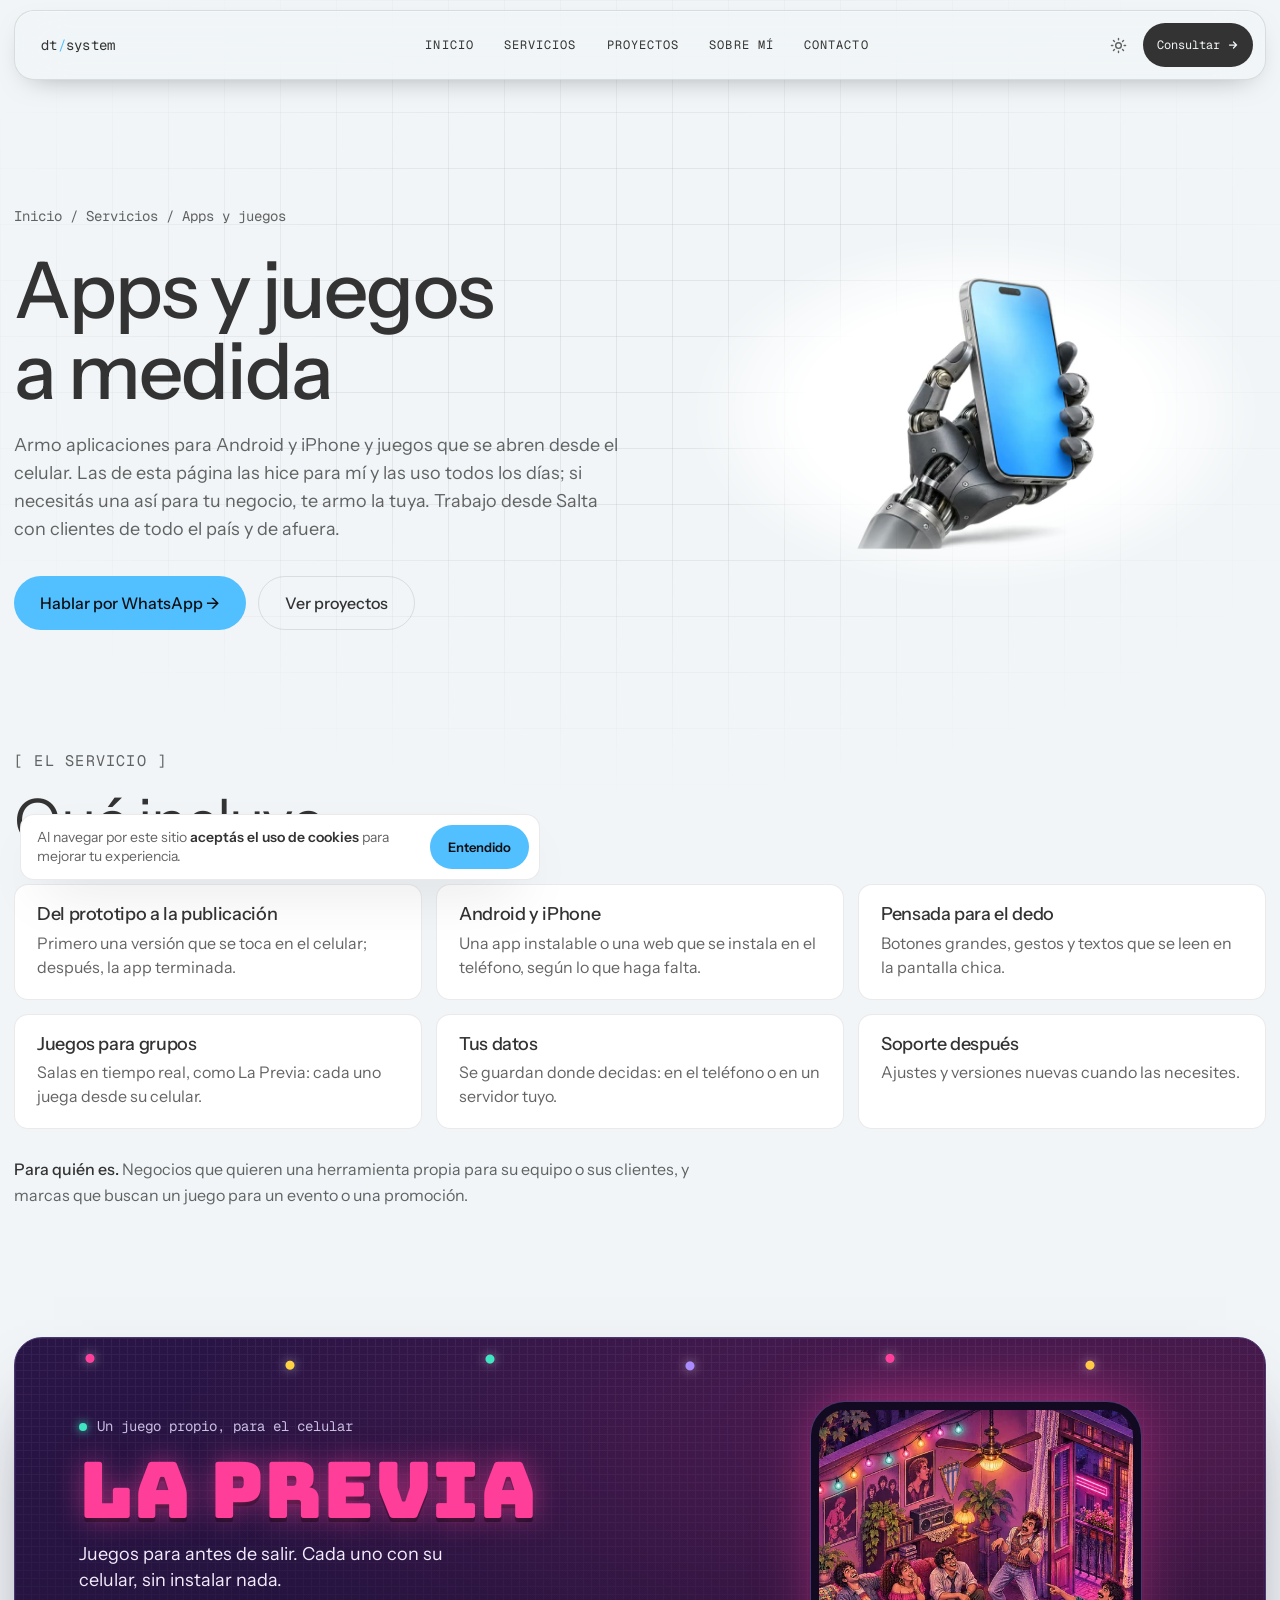
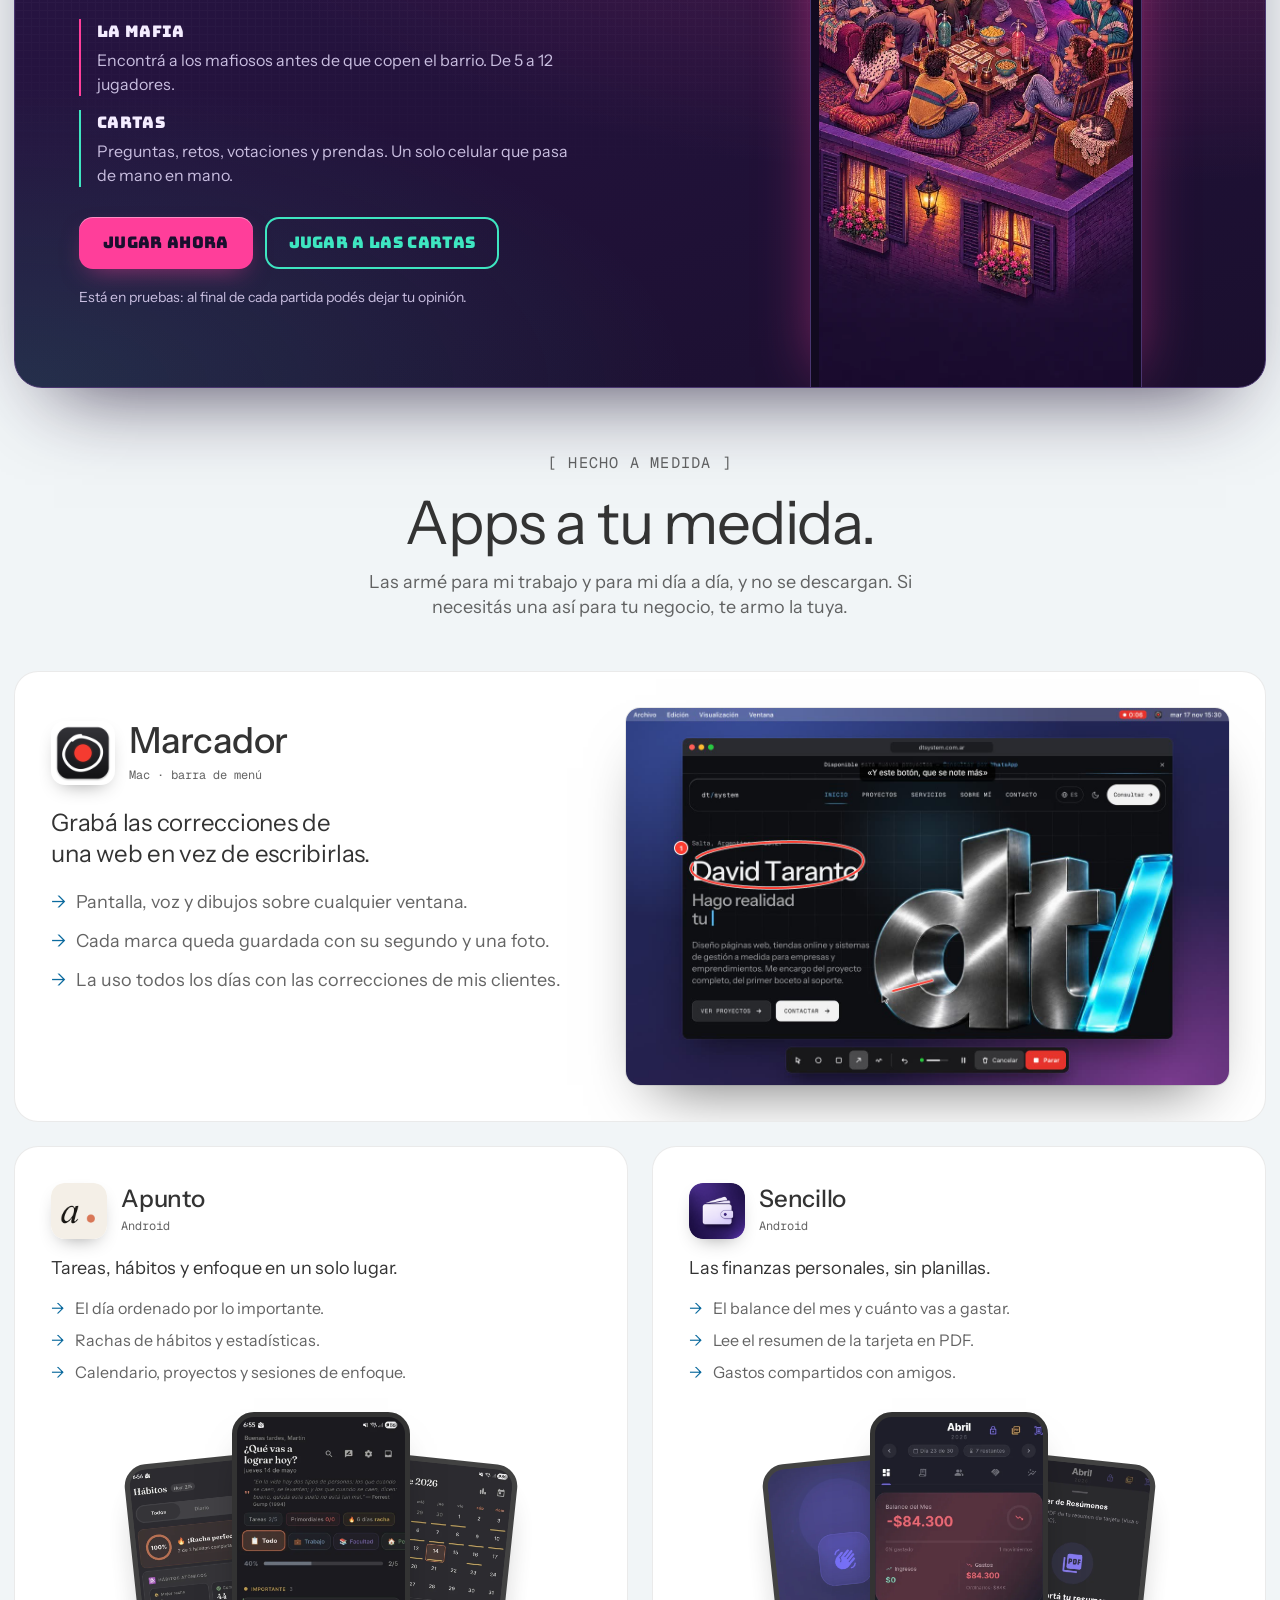
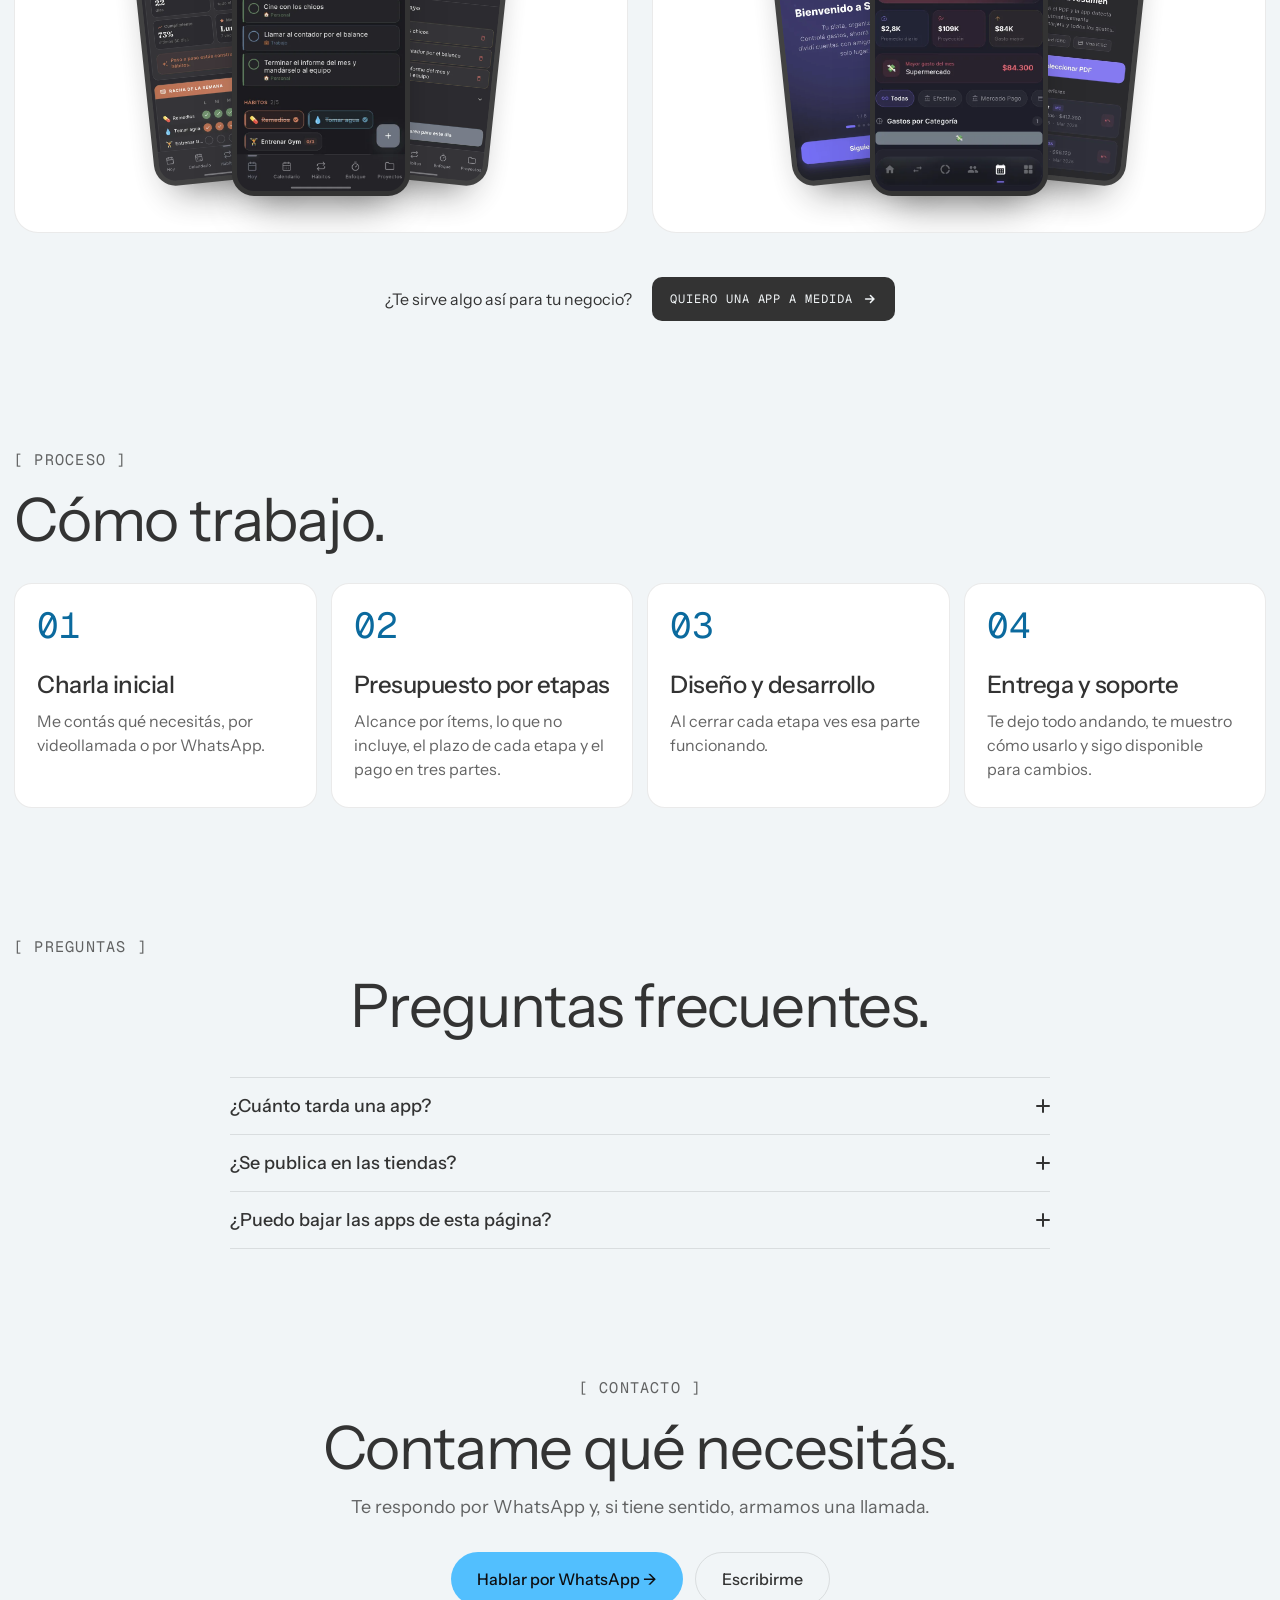
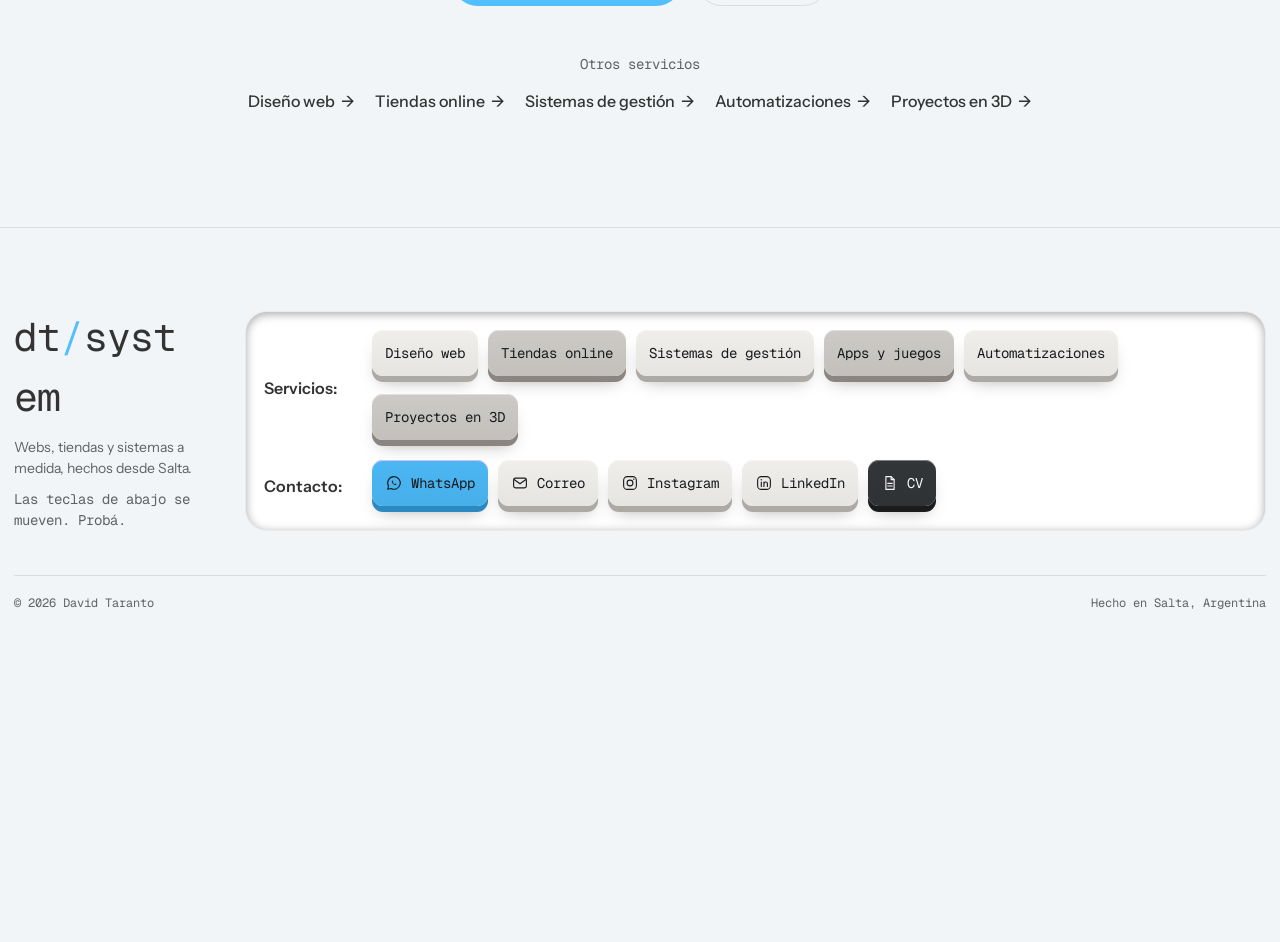
==== commit 554eba43: "feat: rotulos separadores en todo el sitio Co-Authored-By: Claude Opus 5.5 <noreply@anthropic.com>" ====
--- a/apps-y-juegos/index.html
+++ b/apps-y-juegos/index.html
@@ -13,7 +13,7 @@
   <meta property="og:url" content="https://dtsystem.com.ar/apps-y-juegos/">
   <meta property="og:site_name" content="DT System">
   <meta property="og:locale" content="es_AR">
-  <meta property="og:image" content="https://dtsystem.com.ar/assets/og.png?v=20261118o">
+  <meta property="og:image" content="https://dtsystem.com.ar/assets/og.png?v=20261118q">
   <meta property="og:image:width" content="1200">
   <meta property="og:image:height" content="630">
   <meta name="twitter:card" content="summary_large_image">
@@ -23,8 +23,8 @@
   <link rel="preconnect" href="https://fonts.gstatic.com" crossorigin>
   <link rel="stylesheet" href="https://fonts.googleapis.com/css2?family=Instrument+Sans:wght@400;500;700&family=Geist+Mono:wght@400;700&display=swap">
   <link rel="stylesheet" href="https://fonts.googleapis.com/css2?family=Bungee&text=ABCDEFGHIJKLMNOPQRSTUVWXYZ%C3%81%C3%89%C3%8D%C3%93%C3%9A%C3%91%20&display=swap">
-  <link rel="stylesheet" href="/styles.css?v=20261118o">
-  <link rel="stylesheet" href="/celular.css?v=20261118o" media="(max-width: 720px)">
+  <link rel="stylesheet" href="/styles.css?v=20261118q">
+  <link rel="stylesheet" href="/celular.css?v=20261118q" media="(max-width: 720px)">
   <script>
     (function () {
       var t = null; try { t = localStorage.getItem("dt-theme"); } catch (e) {}
@@ -95,6 +95,7 @@
 
     <section class="svc-sec">
       <div class="wrap">
+        <p class="rotulo">El servicio</p>
         <h2 class="h2">Qué incluye.</h2>
         <ul class="svc-grid">
           <li class="svc-card"><h3>Del prototipo a la publicación</h3><p>Primero una versión que se toca en el celular; después, la app terminada.</p></li>
@@ -143,6 +144,7 @@
         <div class="apps-sec" id="apps">
           <div class="wrap">
             <div class="sec-head" data-rv="up">
+              <p class="rotulo" data-i18n="rot_apps">Hecho a medida</p>
               <h2 class="h2" id="appsH" data-i18n="ap_h">Apps a tu medida.</h2>
               <p class="sub" data-i18n="ap_sub">Las armé para mi trabajo y para mi día a día, y no se descargan. Si necesitás una así para tu negocio, te armo la tuya.</p>
             </div>
@@ -206,6 +208,7 @@
 
     <section class="svc-sec">
       <div class="wrap">
+        <p class="rotulo">Proceso</p>
         <h2 class="h2">Cómo trabajo.</h2>
         <ol class="svc-pasos">
           <li><span class="svc-n">01</span><h3>Charla inicial</h3><p>Me contás qué necesitás, por videollamada o por WhatsApp.</p></li>
@@ -218,6 +221,7 @@
 
     <section class="svc-sec">
       <div class="wrap">
+        <p class="rotulo">Preguntas</p>
         <h2 class="h2">Preguntas frecuentes.</h2>
         <div class="faq-list svc-faq">
           <details class="faq-item">
@@ -238,6 +242,7 @@
 
     <section class="svc-sec svc-fin">
       <div class="wrap">
+        <p class="rotulo">Contacto</p>
         <h2 class="h2">Contame qué necesitás.</h2>
         <p class="sub">Te respondo por WhatsApp y, si tiene sentido, armamos una llamada.</p>
         <div class="svc-ctas">
@@ -301,9 +306,9 @@
       try { localStorage.setItem("dt-theme", t); } catch (e) {}
     });
   </script>
-  <script src="/servicios.js?v=20261118o" defer></script>
-  <script src="/previas.js?v=20261118o" defer></script>
-  <script src="/teclas.js?v=20261118o" defer></script>
-  <script src="/medicion.js?v=20261118o" defer></script>
+  <script src="/servicios.js?v=20261118q" defer></script>
+  <script src="/previas.js?v=20261118q" defer></script>
+  <script src="/teclas.js?v=20261118q" defer></script>
+  <script src="/medicion.js?v=20261118q" defer></script>
 </body>
 </html>
--- a/styles.css
+++ b/styles.css
@@ -2814,3 +2814,23 @@
 .app-tel .app-capa { position: absolute; inset: 0; width: 100%; height: 100%; object-fit: cover; object-position: top; opacity: 0; transition: opacity 500ms var(--fx-ease); }
 .app-tel.cambia .app-capa { opacity: 1; }
 @media (prefers-reduced-motion: reduce) { .app-tel .app-capa { display: none; } }
+
+/* ============================================================
+   ROTULOS SEPARADORES (18/11, como wearestokt.com): "[ TEXTO ]" en mono,
+   en mayusculas y en gris arriba de cada titulo. Los de clientes y
+   destacados ("( texto ) ↓") llevan la misma letra.
+   ============================================================ */
+.rotulo {
+  display: block; margin: 0 0 clamp(10px, 1.4vw, 16px);
+  font-family: var(--font-mono); font-size: clamp(0.8125rem, 0.75rem + 0.25vw, 1rem); font-weight: 400;
+  letter-spacing: 0.08em; text-transform: uppercase; color: var(--muted);
+}
+.rotulo::before { content: "[ "; }
+.rotulo::after { content: " ]"; }
+.cl-carrusel .cl-rotulo, .dest-head .cl-rotulo, .cl-rotulo {
+  text-transform: uppercase; letter-spacing: 0.08em; font-size: clamp(0.8125rem, 0.75rem + 0.25vw, 1rem); color: var(--muted);
+}
+.cl-rotulo .cl-t { color: inherit; }
+.testi-h .ast { color: var(--accent-ink); margin-left: 0.02em; }
+.cta-final .rotulo { text-align: left; }
+@media (min-width: 981px) { .cta-final .rotulo { grid-column: 1; grid-row: 1; align-self: start; margin: 0; } }
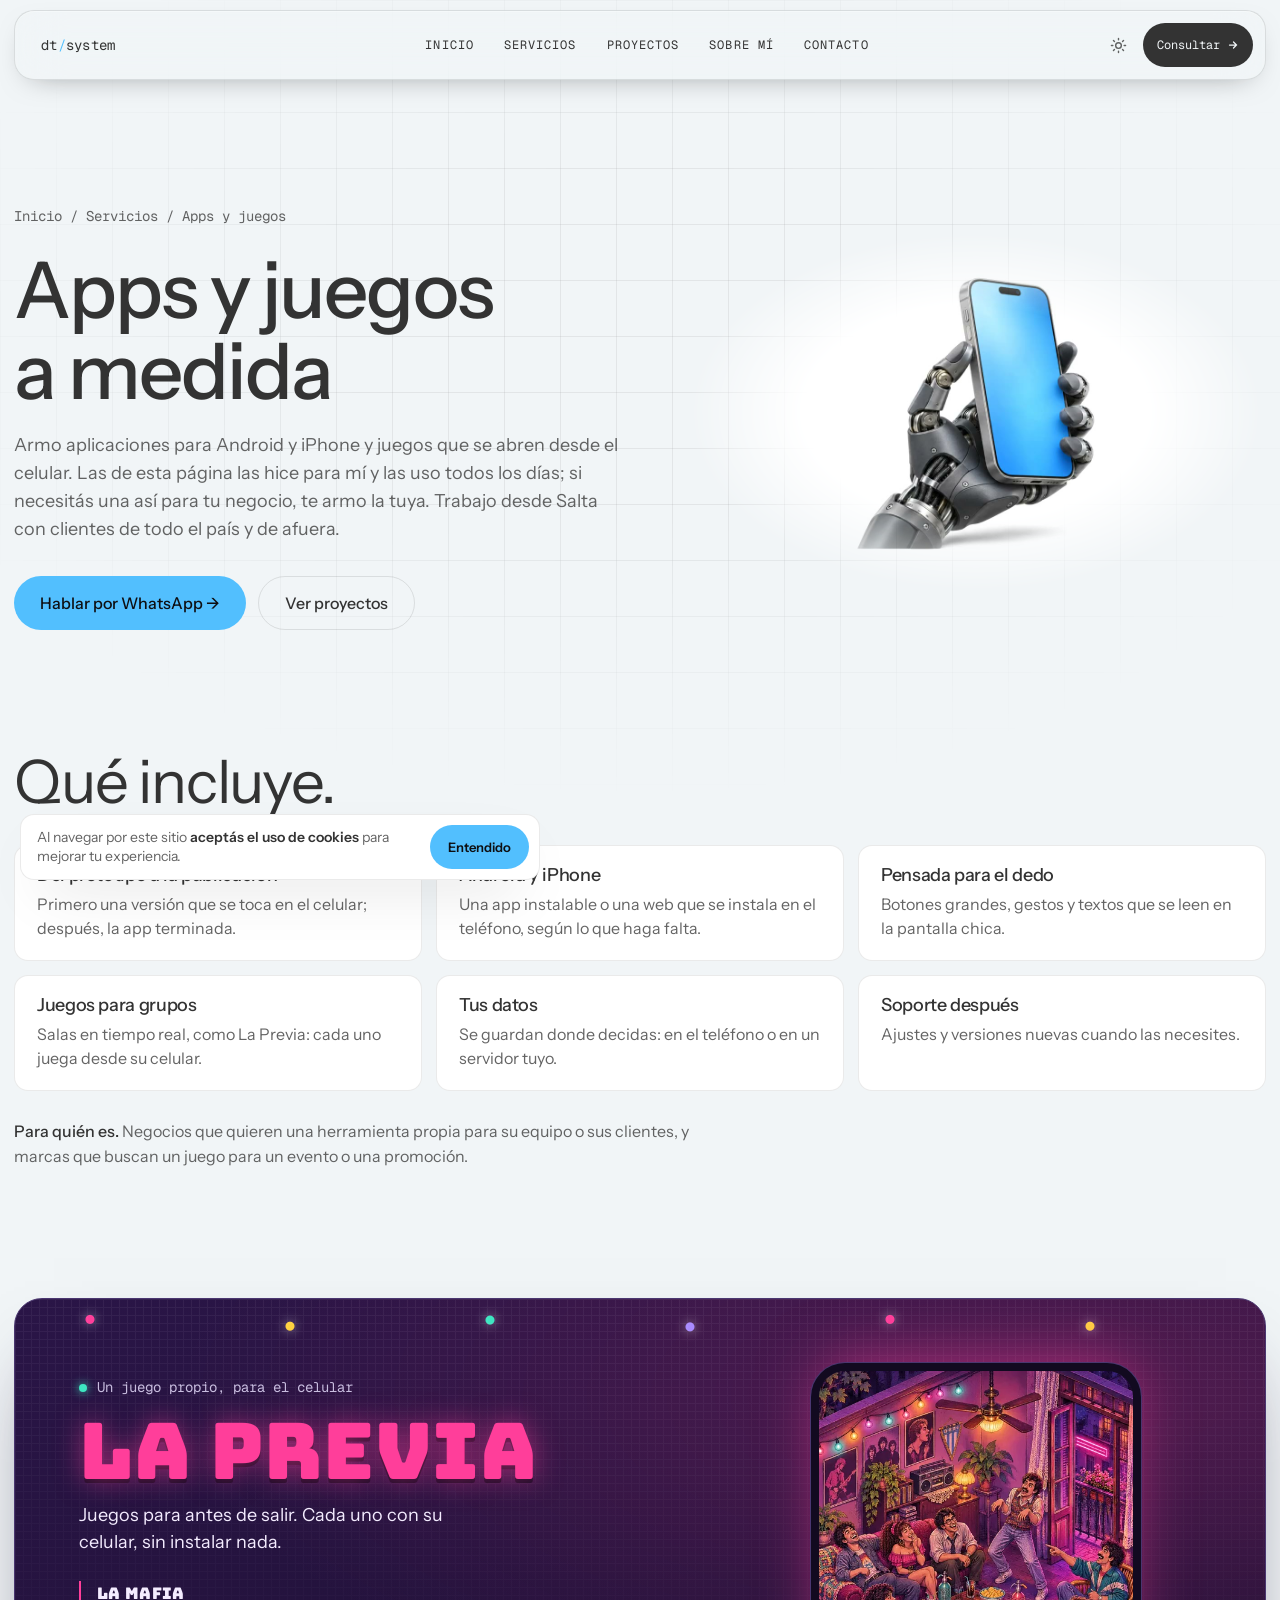
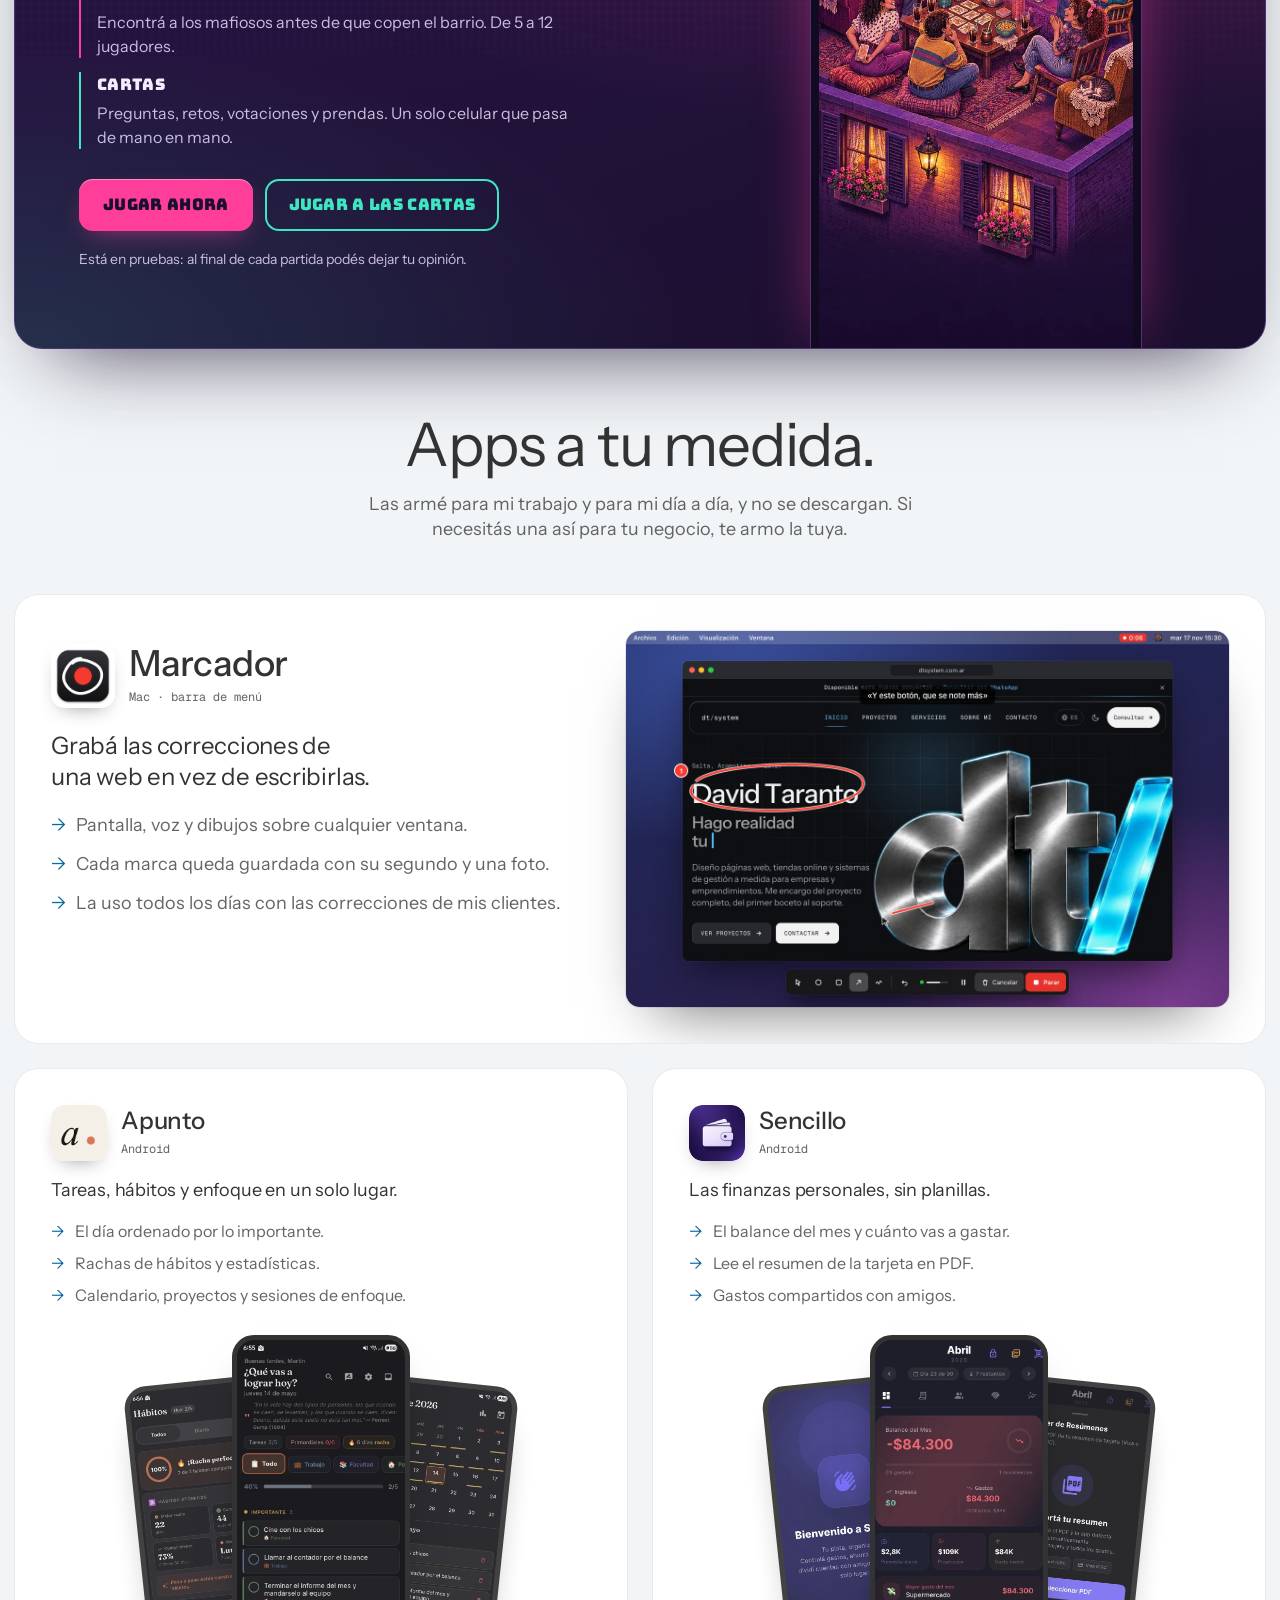
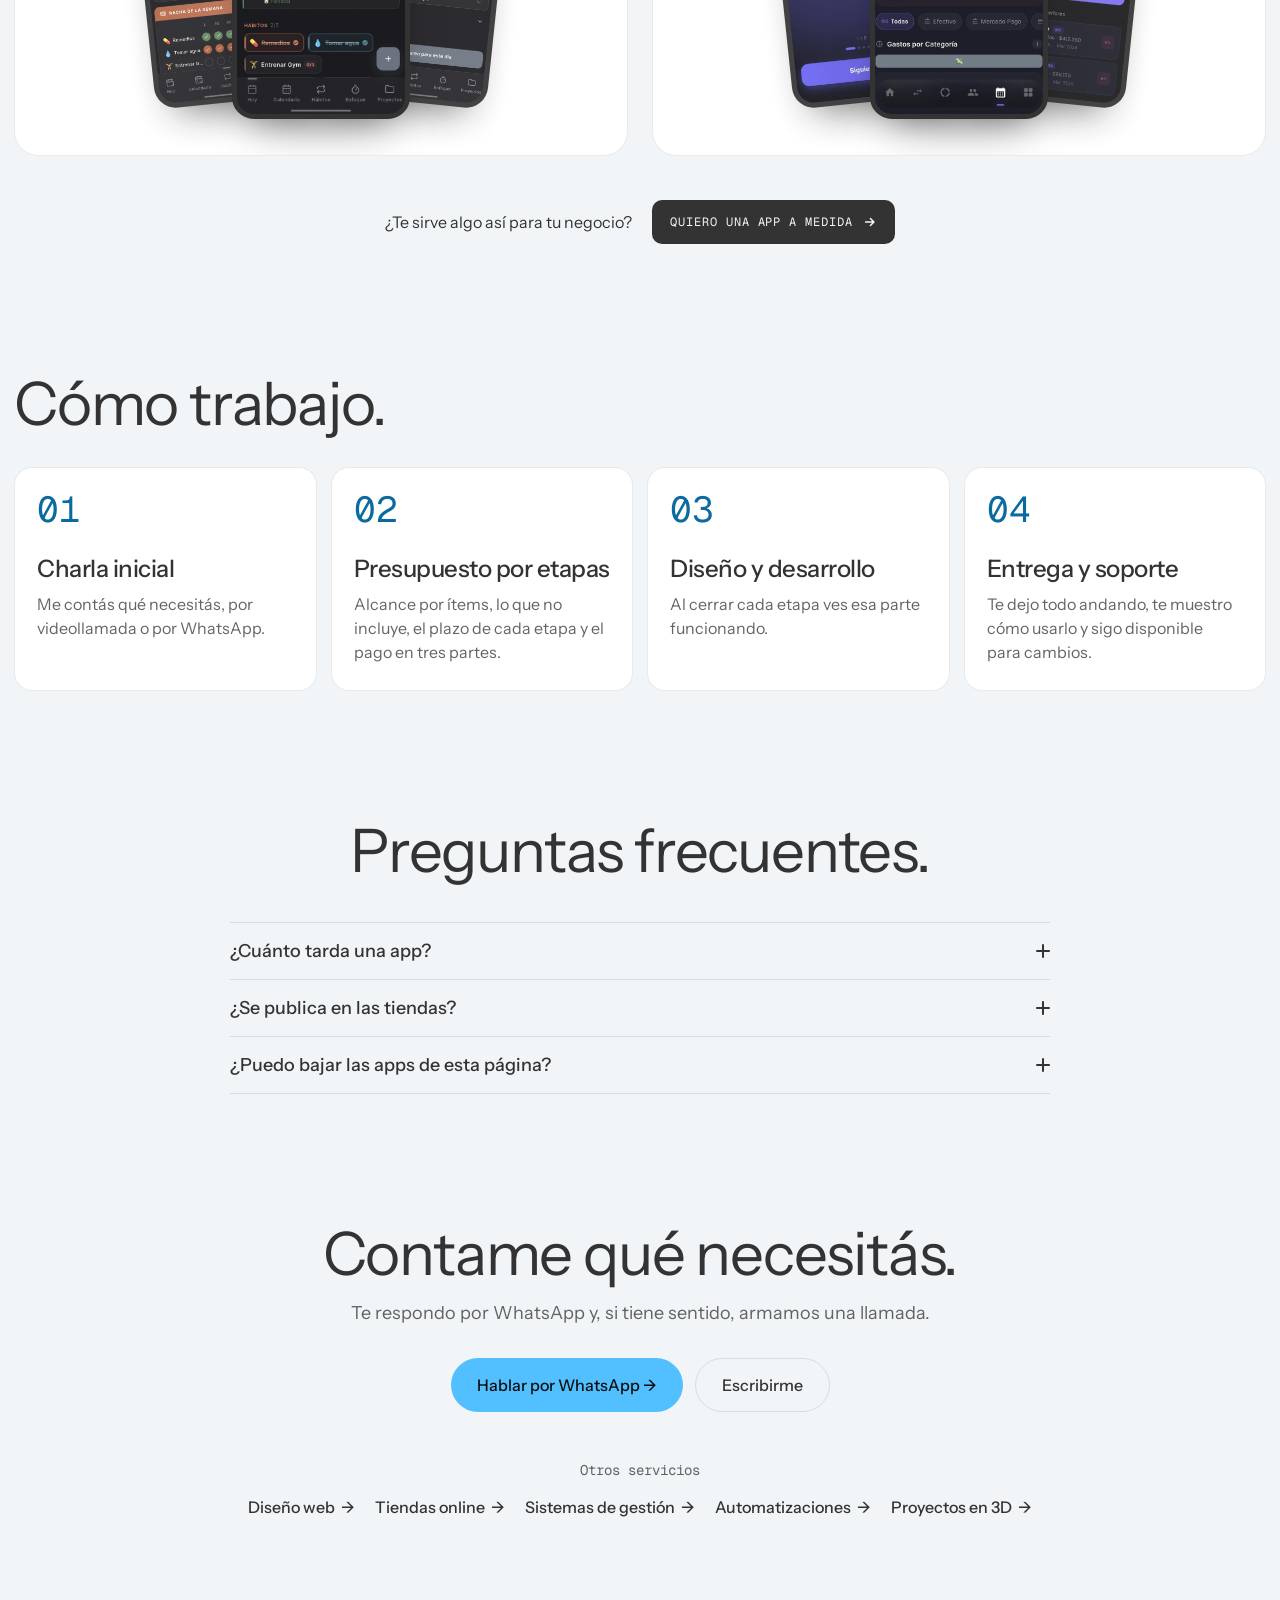
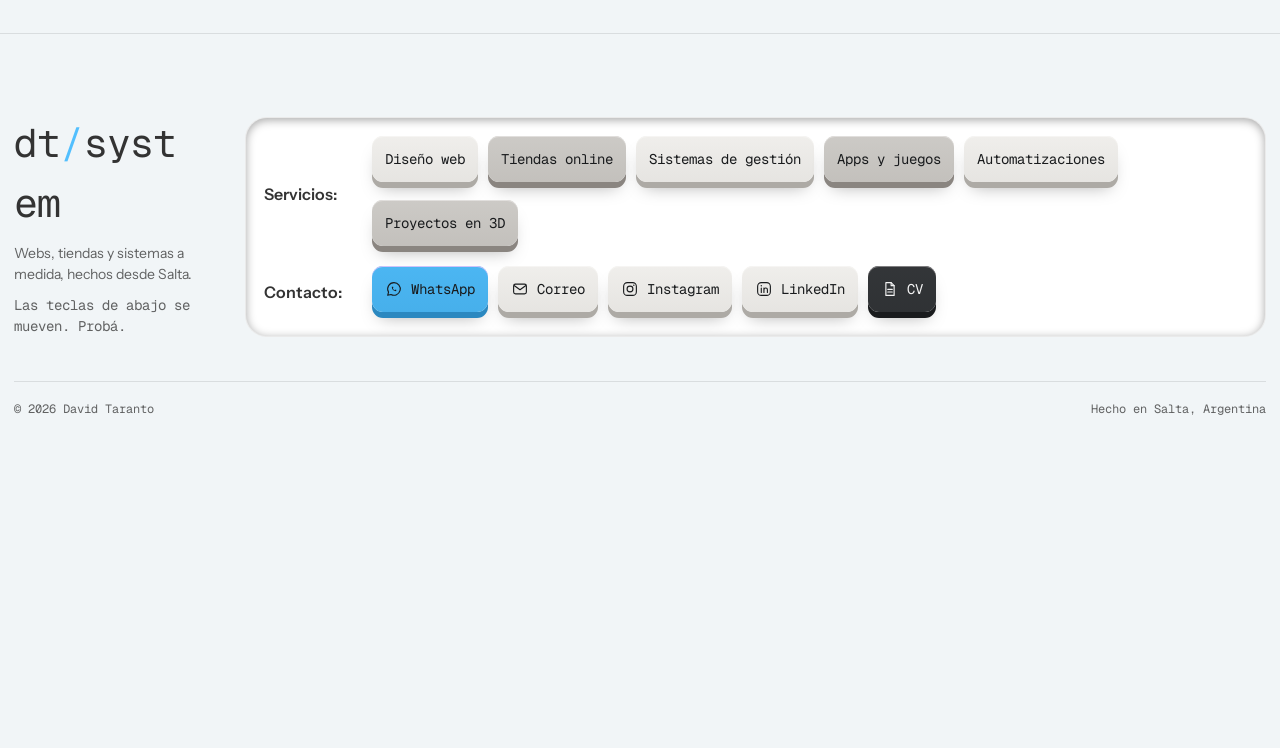
==== commit 5b649016: "fix: fuera los rotulos [ TEXTO ] Co-Authored-By: Claude Opus 5.5 <noreply@anthropic.com>" ====
--- a/apps-y-juegos/index.html
+++ b/apps-y-juegos/index.html
@@ -13,7 +13,7 @@
   <meta property="og:url" content="https://dtsystem.com.ar/apps-y-juegos/">
   <meta property="og:site_name" content="DT System">
   <meta property="og:locale" content="es_AR">
-  <meta property="og:image" content="https://dtsystem.com.ar/assets/og.png?v=20261118q">
+  <meta property="og:image" content="https://dtsystem.com.ar/assets/og.png?v=20261118r">
   <meta property="og:image:width" content="1200">
   <meta property="og:image:height" content="630">
   <meta name="twitter:card" content="summary_large_image">
@@ -23,8 +23,8 @@
   <link rel="preconnect" href="https://fonts.gstatic.com" crossorigin>
   <link rel="stylesheet" href="https://fonts.googleapis.com/css2?family=Instrument+Sans:wght@400;500;700&family=Geist+Mono:wght@400;700&display=swap">
   <link rel="stylesheet" href="https://fonts.googleapis.com/css2?family=Bungee&text=ABCDEFGHIJKLMNOPQRSTUVWXYZ%C3%81%C3%89%C3%8D%C3%93%C3%9A%C3%91%20&display=swap">
-  <link rel="stylesheet" href="/styles.css?v=20261118q">
-  <link rel="stylesheet" href="/celular.css?v=20261118q" media="(max-width: 720px)">
+  <link rel="stylesheet" href="/styles.css?v=20261118r">
+  <link rel="stylesheet" href="/celular.css?v=20261118r" media="(max-width: 720px)">
   <script>
     (function () {
       var t = null; try { t = localStorage.getItem("dt-theme"); } catch (e) {}
@@ -95,7 +95,6 @@
 
     <section class="svc-sec">
       <div class="wrap">
-        <p class="rotulo">El servicio</p>
         <h2 class="h2">Qué incluye.</h2>
         <ul class="svc-grid">
           <li class="svc-card"><h3>Del prototipo a la publicación</h3><p>Primero una versión que se toca en el celular; después, la app terminada.</p></li>
@@ -144,7 +143,6 @@
         <div class="apps-sec" id="apps">
           <div class="wrap">
             <div class="sec-head" data-rv="up">
-              <p class="rotulo" data-i18n="rot_apps">Hecho a medida</p>
               <h2 class="h2" id="appsH" data-i18n="ap_h">Apps a tu medida.</h2>
               <p class="sub" data-i18n="ap_sub">Las armé para mi trabajo y para mi día a día, y no se descargan. Si necesitás una así para tu negocio, te armo la tuya.</p>
             </div>
@@ -208,7 +206,6 @@
 
     <section class="svc-sec">
       <div class="wrap">
-        <p class="rotulo">Proceso</p>
         <h2 class="h2">Cómo trabajo.</h2>
         <ol class="svc-pasos">
           <li><span class="svc-n">01</span><h3>Charla inicial</h3><p>Me contás qué necesitás, por videollamada o por WhatsApp.</p></li>
@@ -221,7 +218,6 @@
 
     <section class="svc-sec">
       <div class="wrap">
-        <p class="rotulo">Preguntas</p>
         <h2 class="h2">Preguntas frecuentes.</h2>
         <div class="faq-list svc-faq">
           <details class="faq-item">
@@ -242,7 +238,6 @@
 
     <section class="svc-sec svc-fin">
       <div class="wrap">
-        <p class="rotulo">Contacto</p>
         <h2 class="h2">Contame qué necesitás.</h2>
         <p class="sub">Te respondo por WhatsApp y, si tiene sentido, armamos una llamada.</p>
         <div class="svc-ctas">
@@ -306,9 +301,9 @@
       try { localStorage.setItem("dt-theme", t); } catch (e) {}
     });
   </script>
-  <script src="/servicios.js?v=20261118q" defer></script>
-  <script src="/previas.js?v=20261118q" defer></script>
-  <script src="/teclas.js?v=20261118q" defer></script>
-  <script src="/medicion.js?v=20261118q" defer></script>
+  <script src="/servicios.js?v=20261118r" defer></script>
+  <script src="/previas.js?v=20261118r" defer></script>
+  <script src="/teclas.js?v=20261118r" defer></script>
+  <script src="/medicion.js?v=20261118r" defer></script>
 </body>
 </html>
--- a/styles.css
+++ b/styles.css
@@ -2820,17 +2820,8 @@
    en mayusculas y en gris arriba de cada titulo. Los de clientes y
    destacados ("( texto ) ↓") llevan la misma letra.
    ============================================================ */
-.rotulo {
-  display: block; margin: 0 0 clamp(10px, 1.4vw, 16px);
-  font-family: var(--font-mono); font-size: clamp(0.8125rem, 0.75rem + 0.25vw, 1rem); font-weight: 400;
-  letter-spacing: 0.08em; text-transform: uppercase; color: var(--muted);
-}
-.rotulo::before { content: "[ "; }
-.rotulo::after { content: " ]"; }
 .cl-carrusel .cl-rotulo, .dest-head .cl-rotulo, .cl-rotulo {
   text-transform: uppercase; letter-spacing: 0.08em; font-size: clamp(0.8125rem, 0.75rem + 0.25vw, 1rem); color: var(--muted);
 }
 .cl-rotulo .cl-t { color: inherit; }
 .testi-h .ast { color: var(--accent-ink); margin-left: 0.02em; }
-.cta-final .rotulo { text-align: left; }
-@media (min-width: 981px) { .cta-final .rotulo { grid-column: 1; grid-row: 1; align-self: start; margin: 0; } }
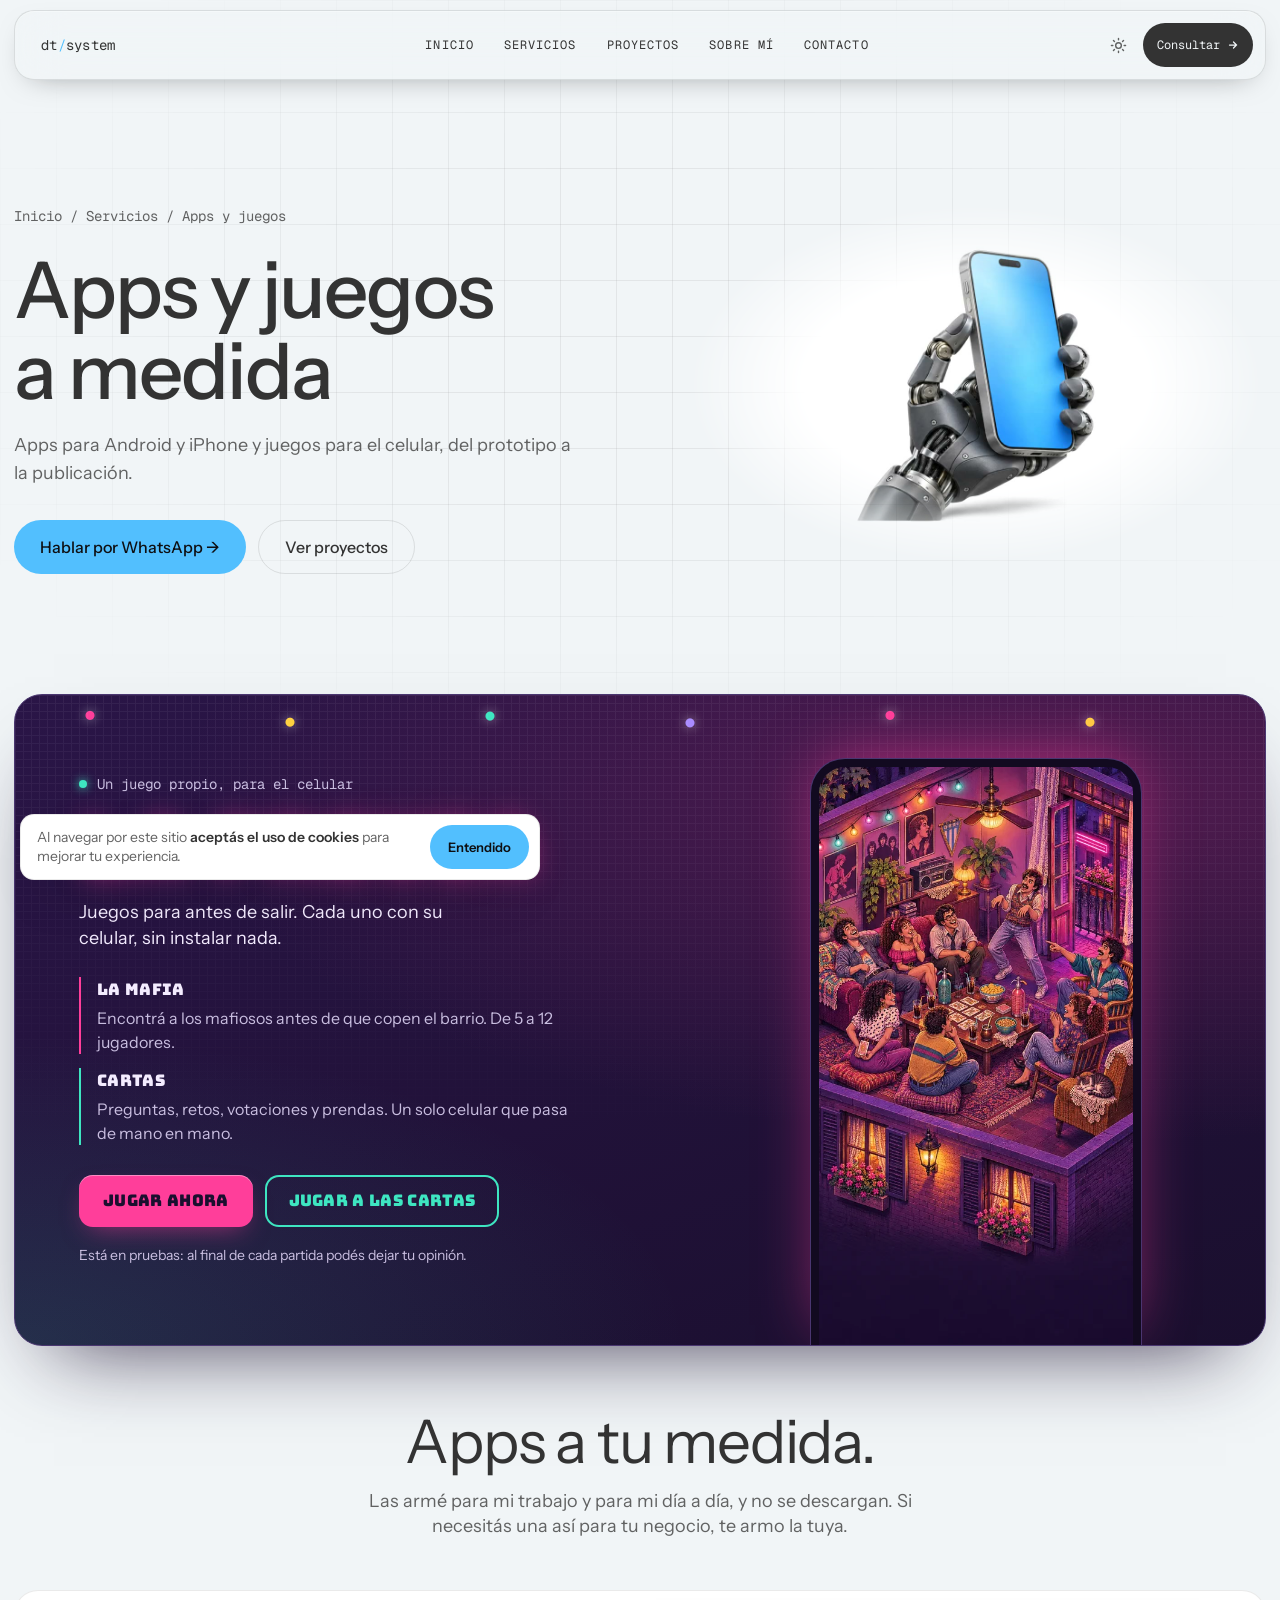
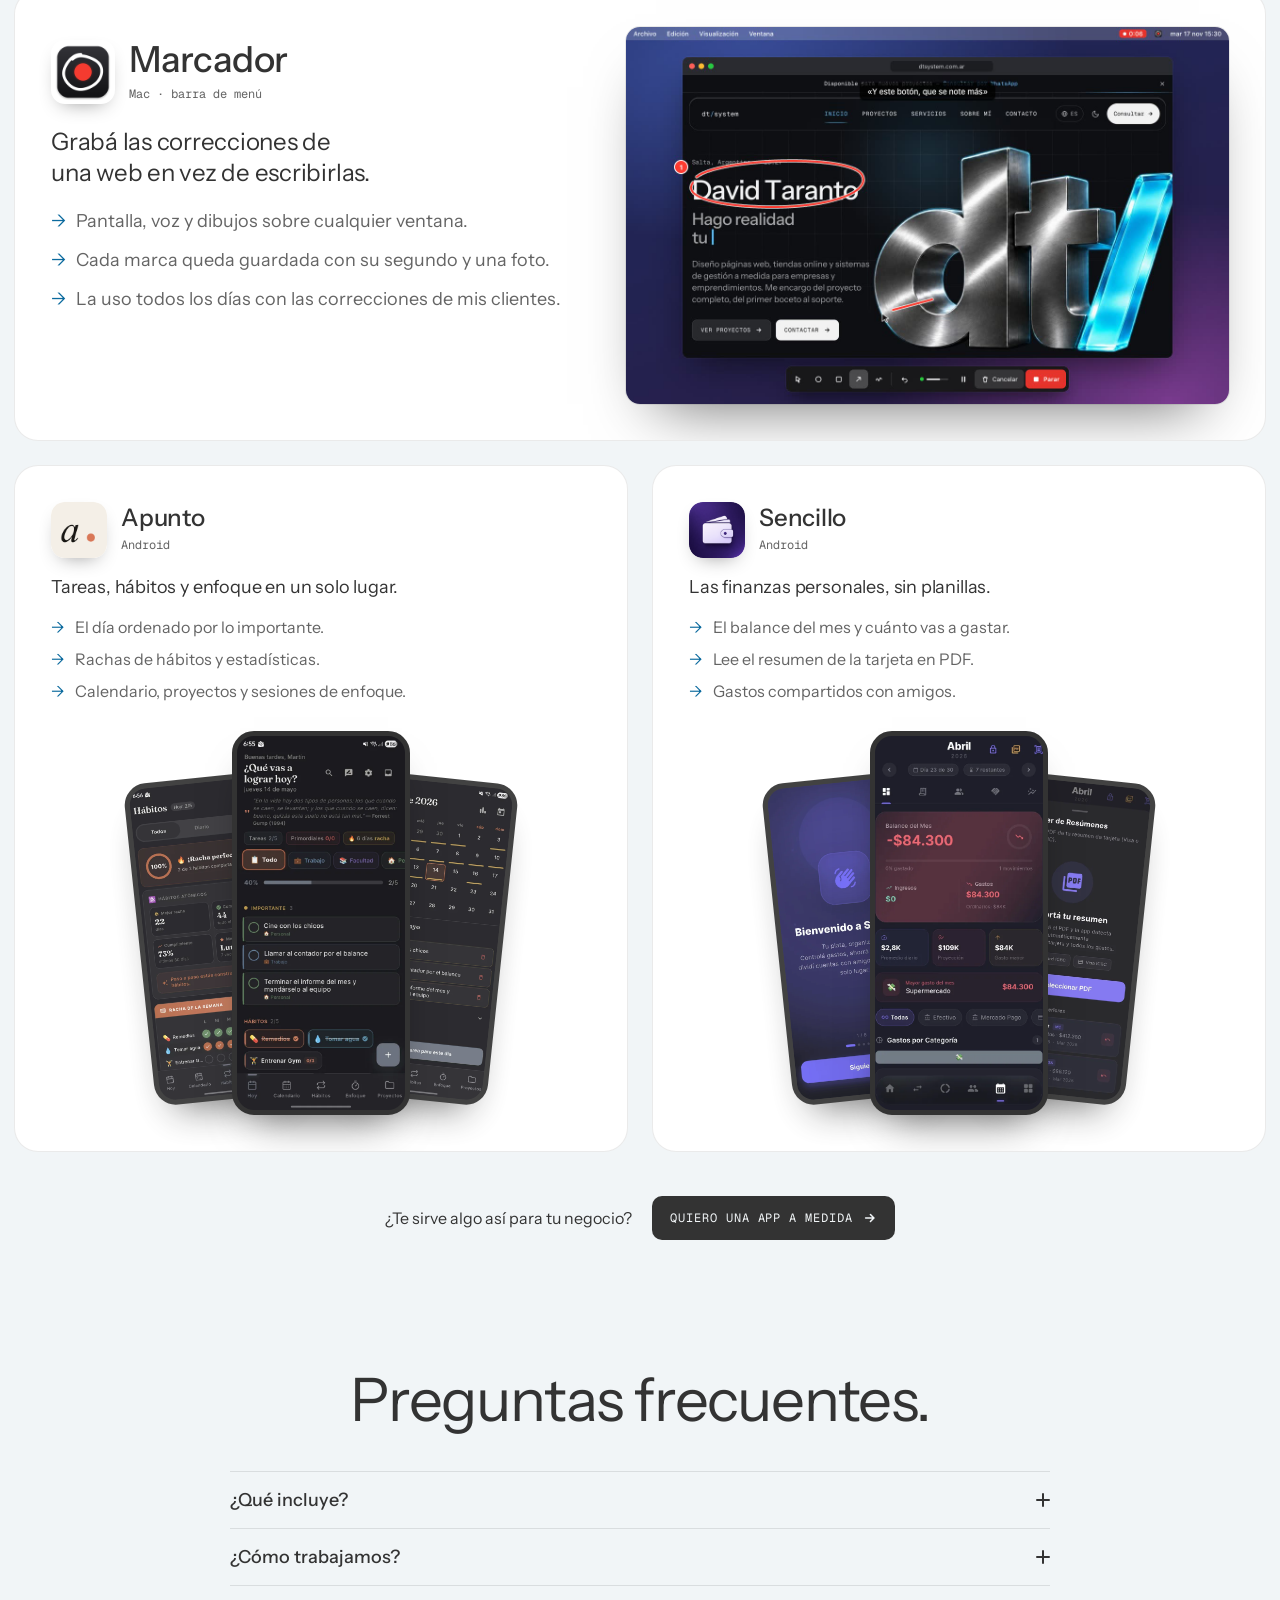
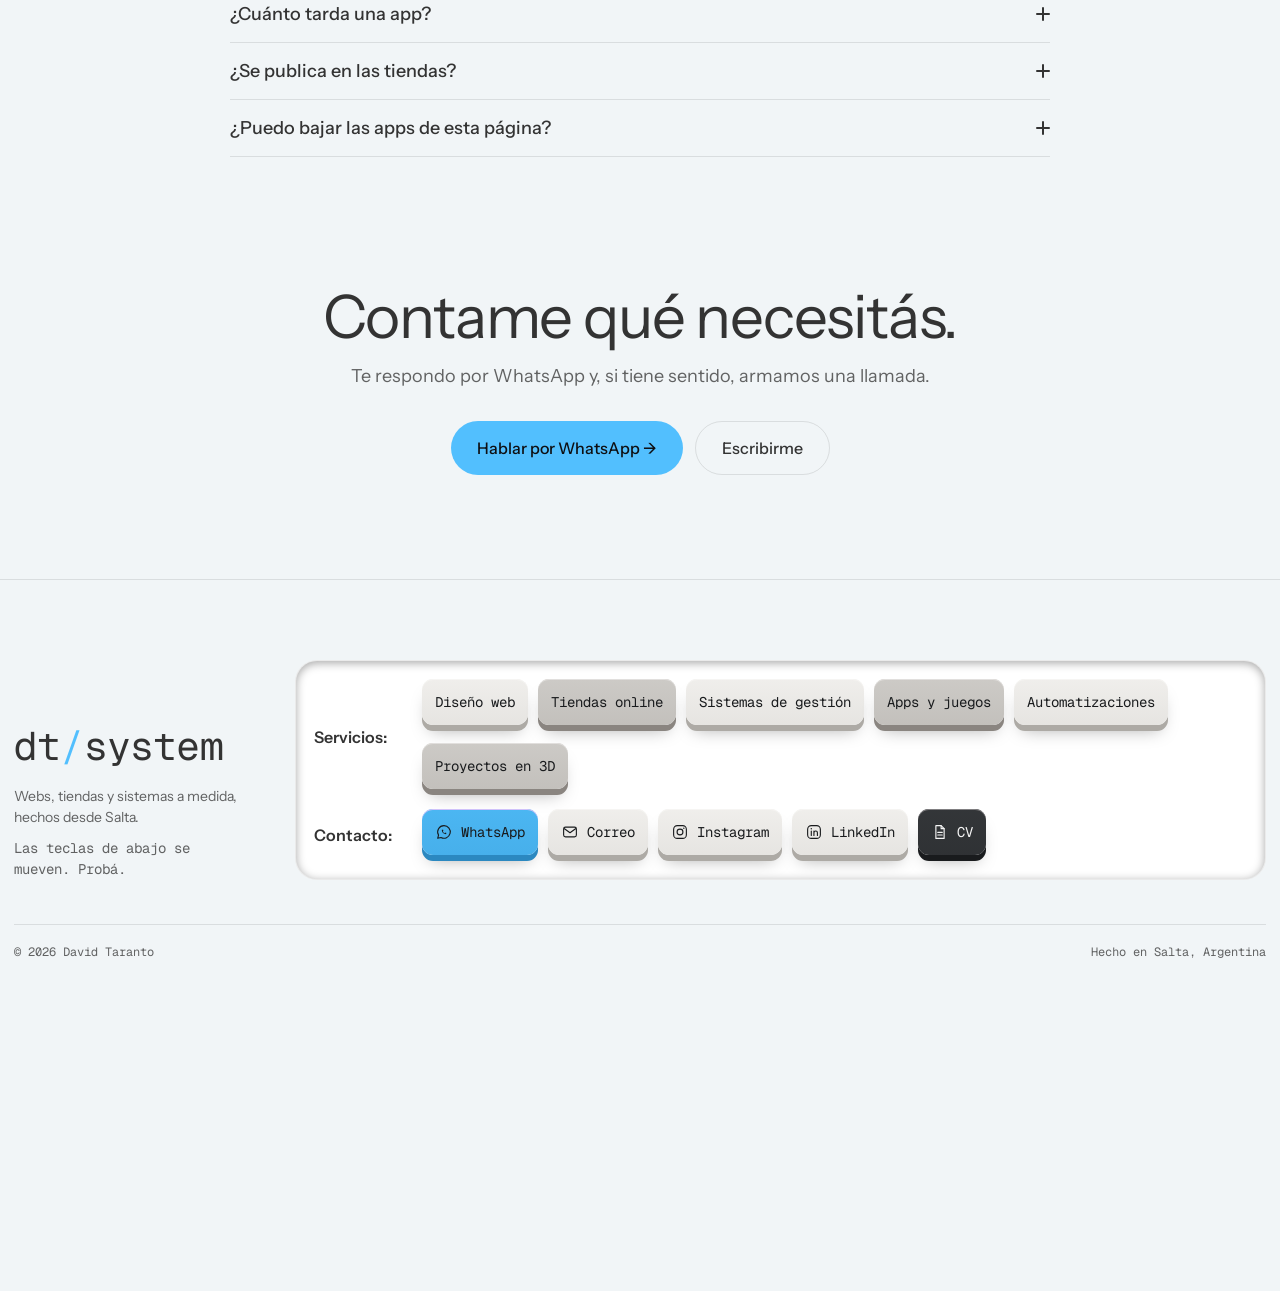
==== commit bc2c1988: "fix: servicios mas cortos y vistas previas solas en el celular Co-Authored-By: Claude Opus 5.5 <nore" ====
--- a/apps-y-juegos/index.html
+++ b/apps-y-juegos/index.html
@@ -13,7 +13,7 @@
   <meta property="og:url" content="https://dtsystem.com.ar/apps-y-juegos/">
   <meta property="og:site_name" content="DT System">
   <meta property="og:locale" content="es_AR">
-  <meta property="og:image" content="https://dtsystem.com.ar/assets/og.png?v=20261118r">
+  <meta property="og:image" content="https://dtsystem.com.ar/assets/og.png?v=20261118s">
   <meta property="og:image:width" content="1200">
   <meta property="og:image:height" content="630">
   <meta name="twitter:card" content="summary_large_image">
@@ -23,8 +23,8 @@
   <link rel="preconnect" href="https://fonts.gstatic.com" crossorigin>
   <link rel="stylesheet" href="https://fonts.googleapis.com/css2?family=Instrument+Sans:wght@400;500;700&family=Geist+Mono:wght@400;700&display=swap">
   <link rel="stylesheet" href="https://fonts.googleapis.com/css2?family=Bungee&text=ABCDEFGHIJKLMNOPQRSTUVWXYZ%C3%81%C3%89%C3%8D%C3%93%C3%9A%C3%91%20&display=swap">
-  <link rel="stylesheet" href="/styles.css?v=20261118r">
-  <link rel="stylesheet" href="/celular.css?v=20261118r" media="(max-width: 720px)">
+  <link rel="stylesheet" href="/styles.css?v=20261118s">
+  <link rel="stylesheet" href="/celular.css?v=20261118s" media="(max-width: 720px)">
   <script>
     (function () {
       var t = null; try { t = localStorage.getItem("dt-theme"); } catch (e) {}
@@ -33,7 +33,7 @@
   </script>
   <script type="application/ld+json">{"@context": "https://schema.org", "@type": "Service", "name": "Apps y juegos a medida", "serviceType": "Apps y juegos", "description": "Apps para Android y iPhone y juegos para el celular, hechos a medida. Del prototipo a la publicación. David Taranto, Salta, Argentina.", "url": "https://dtsystem.com.ar/apps-y-juegos/", "areaServed": [{"@type": "Country", "name": "Argentina"}], "provider": {"@type": "ProfessionalService", "name": "DT System", "url": "https://dtsystem.com.ar/", "founder": {"@type": "Person", "name": "David Taranto"}, "address": {"@type": "PostalAddress", "addressLocality": "Salta", "addressCountry": "AR"}}}</script>
   <script type="application/ld+json">{"@context": "https://schema.org", "@type": "BreadcrumbList", "itemListElement": [{"@type": "ListItem", "position": 1, "name": "Inicio", "item": "https://dtsystem.com.ar/"}, {"@type": "ListItem", "position": 2, "name": "Apps y juegos", "item": "https://dtsystem.com.ar/apps-y-juegos/"}]}</script>
-  <script type="application/ld+json">{"@context": "https://schema.org", "@type": "FAQPage", "mainEntity": [{"@type": "Question", "name": "¿Cuánto tarda una app?", "acceptedAnswer": {"@type": "Answer", "text": "Depende del alcance. Antes de empezar te paso un presupuesto por etapas, con el plazo de cada una."}}, {"@type": "Question", "name": "¿Se publica en las tiendas?", "acceptedAnswer": {"@type": "Answer", "text": "Si la app lo necesita, sí: en Google Play y en el App Store, a nombre tuyo."}}, {"@type": "Question", "name": "¿Puedo bajar las apps de esta página?", "acceptedAnswer": {"@type": "Answer", "text": "No: son de uso propio y te las muestro para que veas cómo trabajo. La Previa sí se juega desde el navegador."}}]}</script>
+  <script type="application/ld+json">{"@context": "https://schema.org", "@type": "FAQPage", "mainEntity": [{"@type": "Question", "name": "¿Qué incluye?", "acceptedAnswer": {"@type": "Answer", "text": "Un prototipo para tocar en el celular, la app terminada para Android y iPhone, tus datos donde decidas y ajustes después de publicarla."}}, {"@type": "Question", "name": "¿Cómo trabajamos?", "acceptedAnswer": {"@type": "Answer", "text": "Primero charlamos. Te paso un presupuesto por etapas, con lo que incluye, el plazo y el pago en tres partes. Al cerrar cada etapa ves esa parte funcionando, y al final te dejo todo andando y te muestro cómo usarlo."}}, {"@type": "Question", "name": "¿Cuánto tarda una app?", "acceptedAnswer": {"@type": "Answer", "text": "Depende del alcance. Antes de empezar te paso un presupuesto por etapas, con el plazo de cada una."}}, {"@type": "Question", "name": "¿Se publica en las tiendas?", "acceptedAnswer": {"@type": "Answer", "text": "Si la app lo necesita, sí: en Google Play y en el App Store, a nombre tuyo."}}, {"@type": "Question", "name": "¿Puedo bajar las apps de esta página?", "acceptedAnswer": {"@type": "Answer", "text": "No: son de uso propio y te las muestro para que veas cómo trabajo. La Previa sí se juega desde el navegador."}}]}</script>
 </head>
 <body class="svc-page">
   <a class="skip" href="#main">Saltar al contenido</a>
@@ -81,7 +81,7 @@
         <div class="svc-hero-txt">
         <nav class="svc-bread" aria-label="Ruta"><a href="/">Inicio</a> <span aria-hidden="true">/</span> <a href="/#servicios">Servicios</a> <span aria-hidden="true">/</span> <span aria-current="page">Apps y juegos</span></nav>
         <h1 class="svc-h1">Apps y juegos a medida</h1>
-        <p class="svc-lead">Armo aplicaciones para Android y iPhone y juegos que se abren desde el celular. Las de esta página las hice para mí y las uso todos los días; si necesitás una así para tu negocio, te armo la tuya. Trabajo desde Salta con clientes de todo el país y de afuera.</p>
+        <p class="svc-lead">Apps para Android y iPhone y juegos para el celular, del prototipo a la publicación.</p>
         <div class="svc-ctas">
           <a class="btn btn-pri" href="https://wa.me/5493875454070?text=Hola%20David%2C%20quiero%20consultar%20por%20una%20app." target="_blank" rel="noopener">Hablar por WhatsApp →</a>
           <a class="btn btn-sec" href="#casos">Ver proyectos</a>
@@ -93,20 +93,6 @@
       </div>
     </section>
 
-    <section class="svc-sec">
-      <div class="wrap">
-        <h2 class="h2">Qué incluye.</h2>
-        <ul class="svc-grid">
-          <li class="svc-card"><h3>Del prototipo a la publicación</h3><p>Primero una versión que se toca en el celular; después, la app terminada.</p></li>
-          <li class="svc-card"><h3>Android y iPhone</h3><p>Una app instalable o una web que se instala en el teléfono, según lo que haga falta.</p></li>
-          <li class="svc-card"><h3>Pensada para el dedo</h3><p>Botones grandes, gestos y textos que se leen en la pantalla chica.</p></li>
-          <li class="svc-card"><h3>Juegos para grupos</h3><p>Salas en tiempo real, como La Previa: cada uno juega desde su celular.</p></li>
-          <li class="svc-card"><h3>Tus datos</h3><p>Se guardan donde decidas: en el teléfono o en un servidor tuyo.</p></li>
-          <li class="svc-card"><h3>Soporte después</h3><p>Ajustes y versiones nuevas cuando las necesites.</p></li>
-        </ul>
-        <p class="svc-para"><b>Para quién es.</b> Negocios que quieren una herramienta propia para su equipo o sus clientes, y marcas que buscan un juego para un evento o una promoción.</p>
-      </div>
-    </section>
 
     <section class="svc-sec svc-bloque" id="casos">
 <div class="previa-sec" id="la-previa">
@@ -206,20 +192,16 @@
 
     <section class="svc-sec">
       <div class="wrap">
-        <h2 class="h2">Cómo trabajo.</h2>
-        <ol class="svc-pasos">
-          <li><span class="svc-n">01</span><h3>Charla inicial</h3><p>Me contás qué necesitás, por videollamada o por WhatsApp.</p></li>
-          <li><span class="svc-n">02</span><h3>Presupuesto por etapas</h3><p>Alcance por ítems, lo que no incluye, el plazo de cada etapa y el pago en tres partes.</p></li>
-          <li><span class="svc-n">03</span><h3>Diseño y desarrollo</h3><p>Al cerrar cada etapa ves esa parte funcionando.</p></li>
-          <li><span class="svc-n">04</span><h3>Entrega y soporte</h3><p>Te dejo todo andando, te muestro cómo usarlo y sigo disponible para cambios.</p></li>
-        </ol>
-      </div>
-    </section>
-
-    <section class="svc-sec">
-      <div class="wrap">
         <h2 class="h2">Preguntas frecuentes.</h2>
         <div class="faq-list svc-faq">
+          <details class="faq-item">
+            <summary><span>¿Qué incluye?</span><span class="faq-mas" aria-hidden="true"></span></summary>
+            <p>Un prototipo para tocar en el celular, la app terminada para Android y iPhone, tus datos donde decidas y ajustes después de publicarla.</p>
+          </details>
+          <details class="faq-item">
+            <summary><span>¿Cómo trabajamos?</span><span class="faq-mas" aria-hidden="true"></span></summary>
+            <p>Primero charlamos. Te paso un presupuesto por etapas, con lo que incluye, el plazo y el pago en tres partes. Al cerrar cada etapa ves esa parte funcionando, y al final te dejo todo andando y te muestro cómo usarlo.</p>
+          </details>
           <details class="faq-item">
             <summary><span>¿Cuánto tarda una app?</span><span class="faq-mas" aria-hidden="true"></span></summary>
             <p>Depende del alcance. Antes de empezar te paso un presupuesto por etapas, con el plazo de cada una.</p>
@@ -243,14 +225,6 @@
         <div class="svc-ctas">
           <a class="btn btn-pri" href="https://wa.me/5493875454070?text=Hola%20David%2C%20quiero%20consultar%20por%20una%20app." target="_blank" rel="noopener">Hablar por WhatsApp →</a>
           <a class="btn btn-sec" href="/#contacto">Escribirme</a>
-        </div>
-        <div class="svc-otros">
-          <span>Otros servicios</span>
-          <a class="svc-otro" href="/diseno-web/">Diseño web <span aria-hidden="true">→</span></a>
-          <a class="svc-otro" href="/tiendas-online/">Tiendas online <span aria-hidden="true">→</span></a>
-          <a class="svc-otro" href="/sistemas-de-gestion/">Sistemas de gestión <span aria-hidden="true">→</span></a>
-          <a class="svc-otro" href="/automatizaciones/">Automatizaciones <span aria-hidden="true">→</span></a>
-          <a class="svc-otro" href="/proyectos-3d/">Proyectos en 3D <span aria-hidden="true">→</span></a>
         </div>
       </div>
     </section>
@@ -301,9 +275,9 @@
       try { localStorage.setItem("dt-theme", t); } catch (e) {}
     });
   </script>
-  <script src="/servicios.js?v=20261118r" defer></script>
-  <script src="/previas.js?v=20261118r" defer></script>
-  <script src="/teclas.js?v=20261118r" defer></script>
-  <script src="/medicion.js?v=20261118r" defer></script>
+  <script src="/servicios.js?v=20261118s" defer></script>
+  <script src="/previas.js?v=20261118s" defer></script>
+  <script src="/teclas.js?v=20261118s" defer></script>
+  <script src="/medicion.js?v=20261118s" defer></script>
 </body>
 </html>
--- a/styles.css
+++ b/styles.css
@@ -2825,3 +2825,8 @@
 }
 .cl-rotulo .cl-t { color: inherit; }
 .testi-h .ast { color: var(--accent-ink); margin-left: 0.02em; }
+
+/* bio: en el celular sin los botones de servicios (quedaban raros, 18/11) */
+@media (max-width: 720px) { .founder-hace { display: none; } }
+.pie-logo { white-space: nowrap; }
+@media (min-width: 981px) { .pie-teclado { grid-template-columns: minmax(230px, 0.45fr) minmax(0, 2.55fr); } }
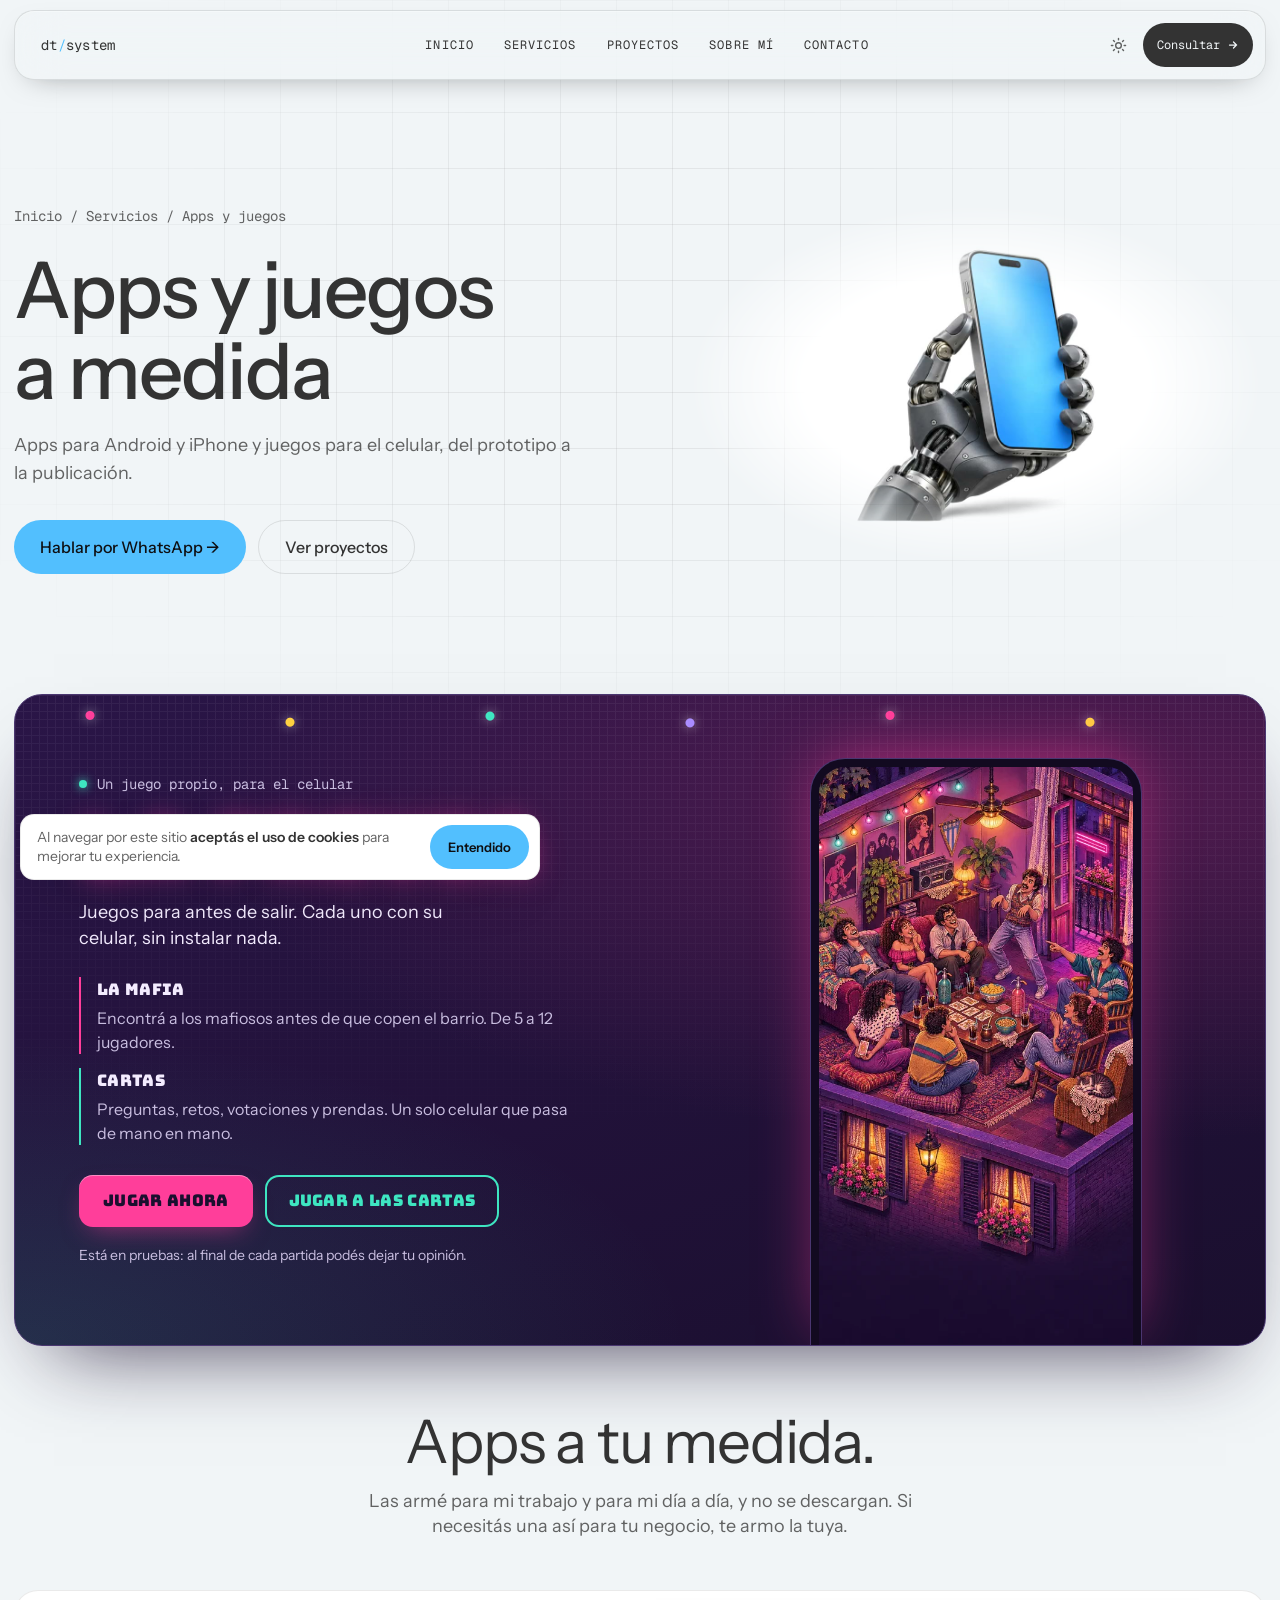
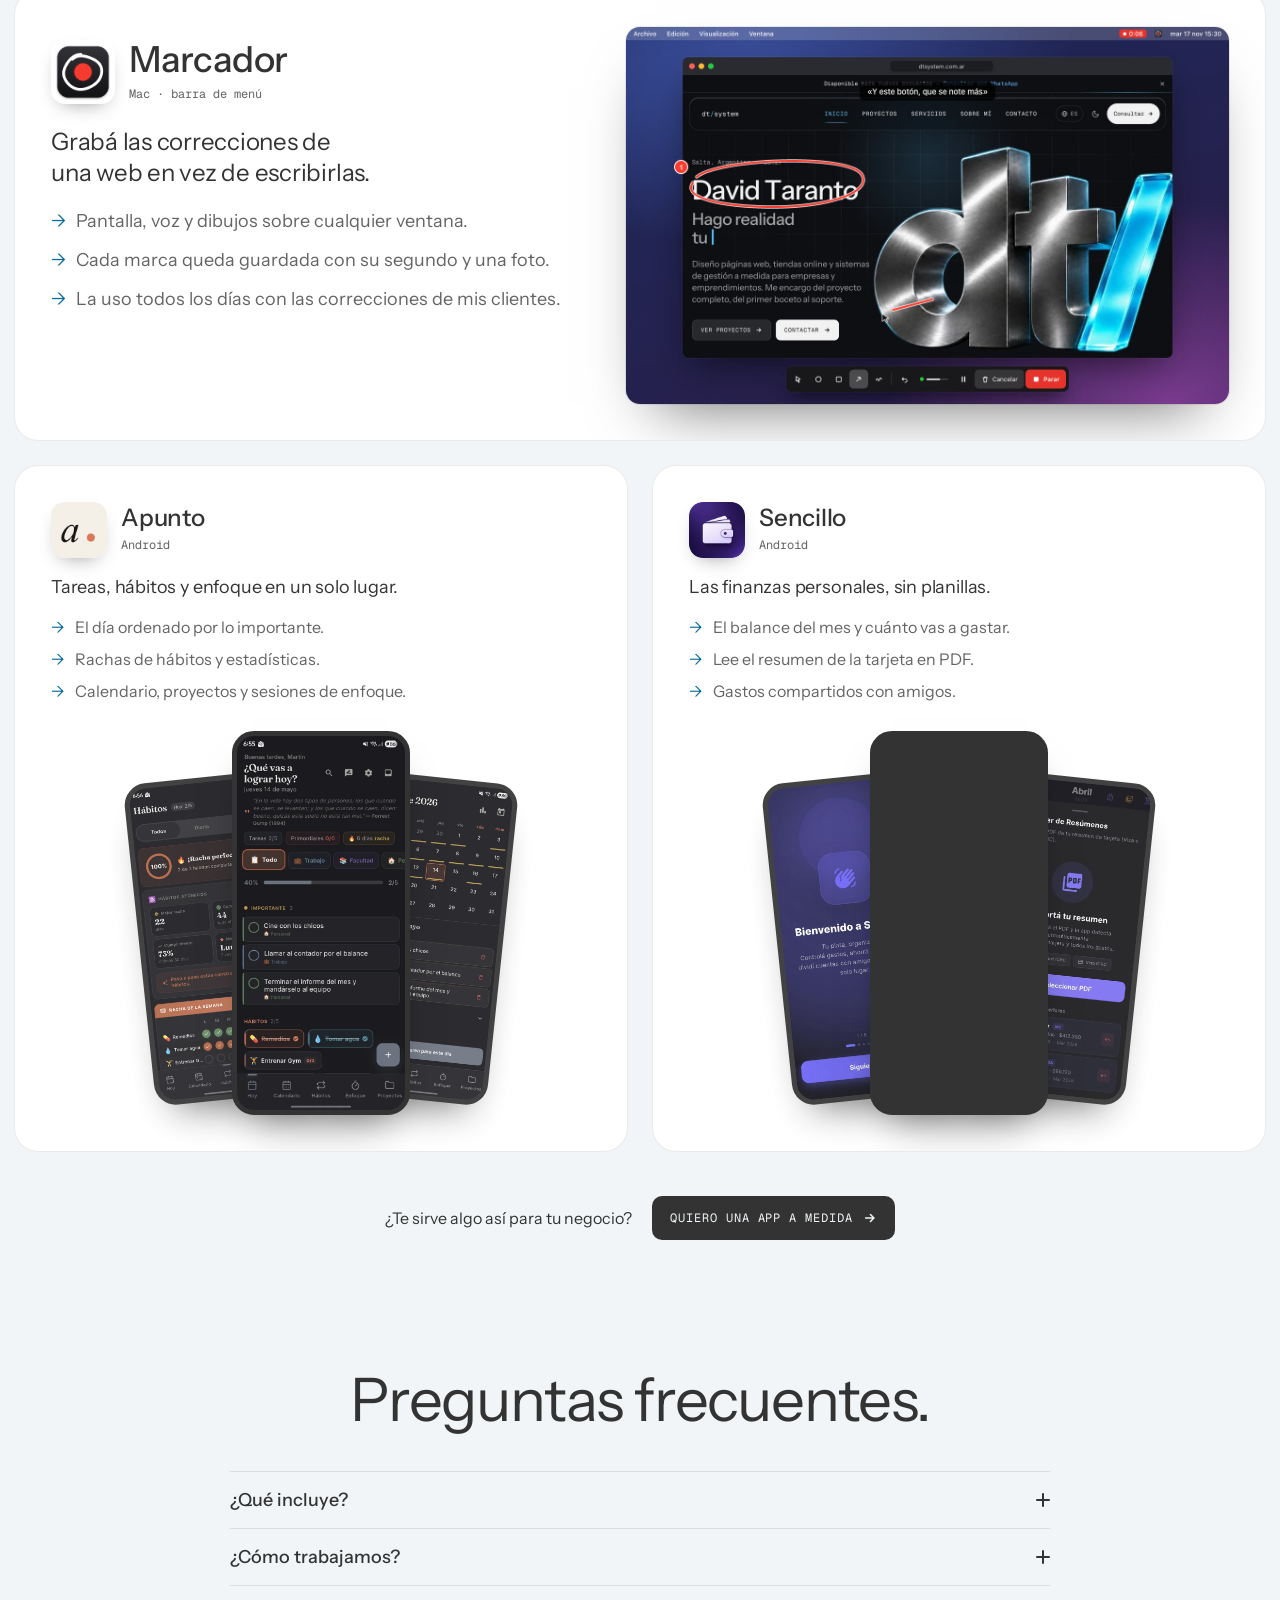
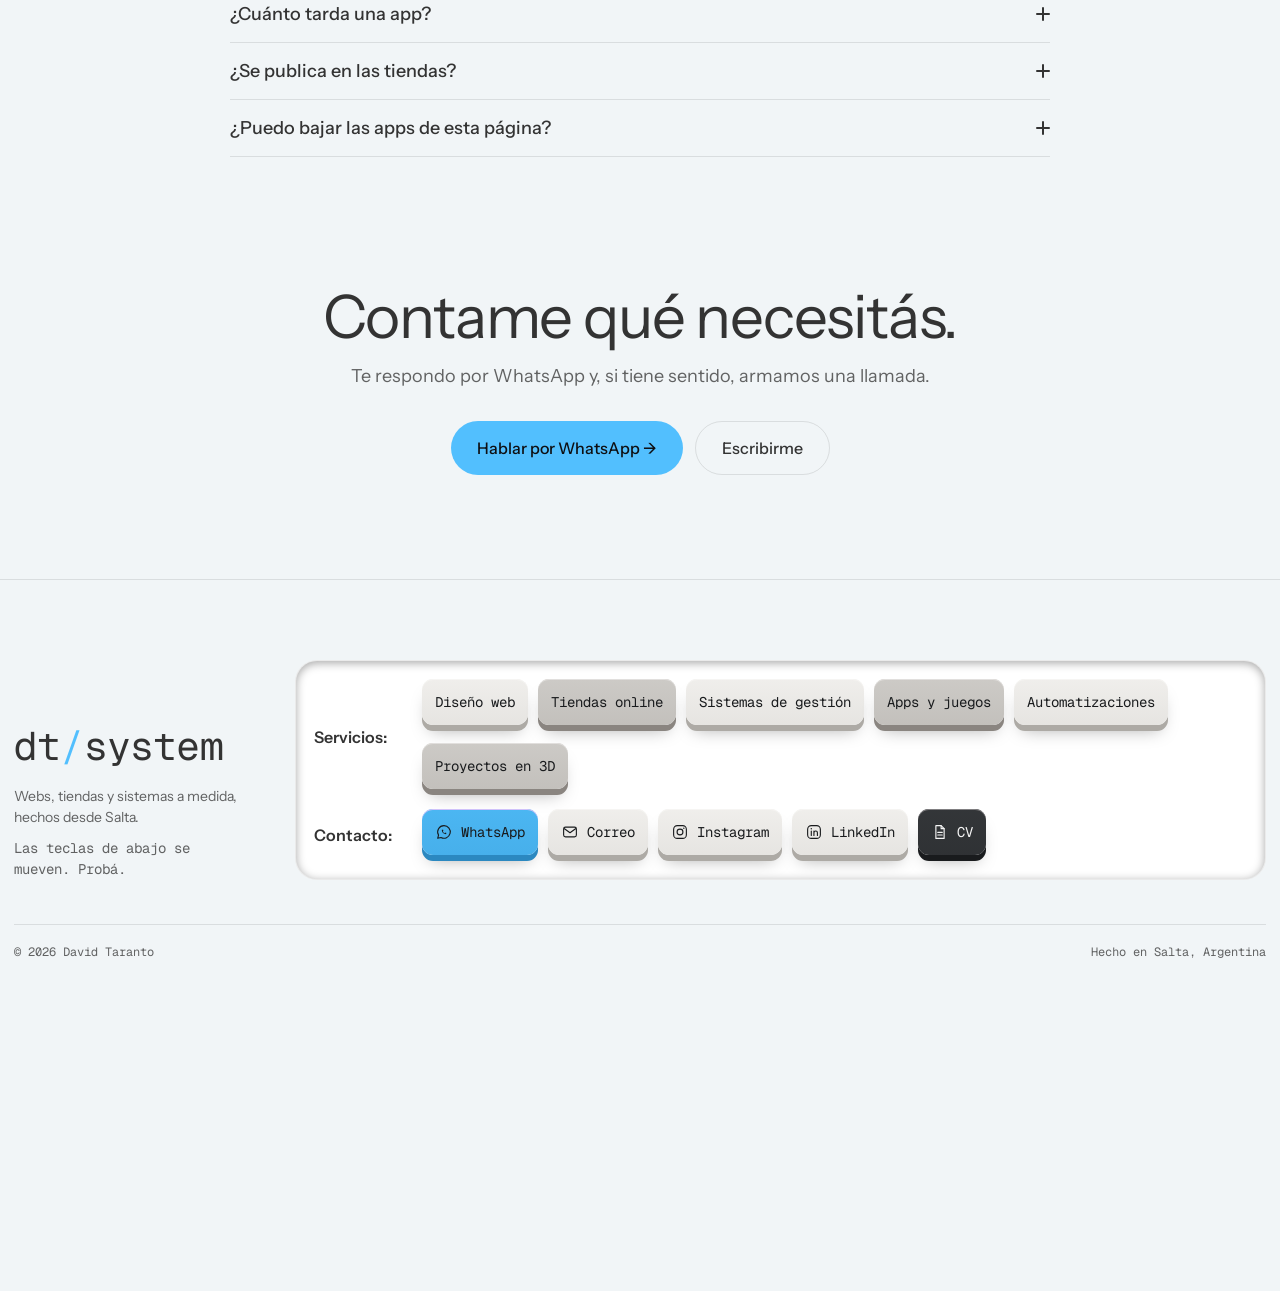
==== commit 4a6949e2: "fix: en el celular el Visitar va al bloque del nombre Co-Authored-By: Claude Opus 5.5 <noreply@anthr" ====
--- a/apps-y-juegos/index.html
+++ b/apps-y-juegos/index.html
@@ -13,7 +13,7 @@
   <meta property="og:url" content="https://dtsystem.com.ar/apps-y-juegos/">
   <meta property="og:site_name" content="DT System">
   <meta property="og:locale" content="es_AR">
-  <meta property="og:image" content="https://dtsystem.com.ar/assets/og.png?v=20261118s">
+  <meta property="og:image" content="https://dtsystem.com.ar/assets/og.png?v=20261121c">
   <meta property="og:image:width" content="1200">
   <meta property="og:image:height" content="630">
   <meta name="twitter:card" content="summary_large_image">
@@ -23,8 +23,8 @@
   <link rel="preconnect" href="https://fonts.gstatic.com" crossorigin>
   <link rel="stylesheet" href="https://fonts.googleapis.com/css2?family=Instrument+Sans:wght@400;500;700&family=Geist+Mono:wght@400;700&display=swap">
   <link rel="stylesheet" href="https://fonts.googleapis.com/css2?family=Bungee&text=ABCDEFGHIJKLMNOPQRSTUVWXYZ%C3%81%C3%89%C3%8D%C3%93%C3%9A%C3%91%20&display=swap">
-  <link rel="stylesheet" href="/styles.css?v=20261118s">
-  <link rel="stylesheet" href="/celular.css?v=20261118s" media="(max-width: 720px)">
+  <link rel="stylesheet" href="/styles.css?v=20261121c">
+  <link rel="stylesheet" href="/celular.css?v=20261121c" media="(max-width: 720px)">
   <script>
     (function () {
       var t = null; try { t = localStorage.getItem("dt-theme"); } catch (e) {}
@@ -275,9 +275,9 @@
       try { localStorage.setItem("dt-theme", t); } catch (e) {}
     });
   </script>
-  <script src="/servicios.js?v=20261118s" defer></script>
-  <script src="/previas.js?v=20261118s" defer></script>
-  <script src="/teclas.js?v=20261118s" defer></script>
-  <script src="/medicion.js?v=20261118s" defer></script>
+  <script src="/servicios.js?v=20261121c" defer></script>
+  <script src="/previas.js?v=20261121c" defer></script>
+  <script src="/teclas.js?v=20261121c" defer></script>
+  <script src="/medicion.js?v=20261121c" defer></script>
 </body>
 </html>
--- a/styles.css
+++ b/styles.css
@@ -1072,6 +1072,25 @@
   }
   .demo-ov span { font-size: var(--t-min); padding: 8px 14px; }
 }
+/* 21/11: con el dedo el Visitar baja al bloque del nombre (una flecha a la derecha):
+   la captura queda limpia y la tarjeta entera es el enlace */
+.demo-ir { display: none; }
+@media (hover: none) {
+  .demo-ov { display: none !important; }
+  a.demo .demo-info { position: relative; padding-right: 76px; }
+  .demo-ir {
+    position: absolute; right: 16px; top: 50%; translate: 0 -50%;
+    display: grid; place-items: center; width: 44px; height: 44px; border-radius: 50%;
+    background: var(--text); color: var(--bg); font-size: var(--t-3); line-height: 1;
+  }
+}
+.tactil .demo-ov { display: none !important; }
+.tactil a.demo .demo-info { position: relative; padding-right: 76px; }
+.tactil .demo-ir {
+  position: absolute; right: 16px; top: 50%; translate: 0 -50%;
+  display: grid; place-items: center; width: 44px; height: 44px; border-radius: 50%;
+  background: var(--text); color: var(--bg); font-size: var(--t-3); line-height: 1;
+}
 
 /* Cambio de idioma: cada texto traducido entra con blur+fade */
 html.lang-swap [data-i18n] { animation: langswap 0.5s cubic-bezier(0.4, 0, 0.2, 1); }
@@ -2809,6 +2828,11 @@
   transition: opacity 0.3s, transform var(--dur, 8s) cubic-bezier(0.45, 0, 0.55, 1);
 }
 .cs-grid .demo.viendo .demo-ov { opacity: 1; }
+/* tactil (previas.js pone .tactil en <html>): la imagen la mueve solo el script;
+   un :hover que queda pegado despues de tocar no la lleva al final */
+.tactil .cs-grid .demo .demo-shot.lista .full,
+.tactil .cs-grid .demo:hover .demo-shot.lista .full,
+.tactil .cs-grid .demo.viendo .demo-shot.lista .full { transform: none; transition: opacity 0.3s; }
 /* apps: la pantalla nueva entra encima con un fundido */
 .app-tel { position: relative; }
 .app-tel .app-capa { position: absolute; inset: 0; width: 100%; height: 100%; object-fit: cover; object-position: top; opacity: 0; transition: opacity 500ms var(--fx-ease); }
--- a/celular.css
+++ b/celular.css
@@ -120,11 +120,7 @@
 #csGrid > .demo[hidden] { display: none; }
 #csMas { display: none !important; }
 .sys-head { margin-top: 40px; }
-/* la tarjeta del medio muestra su recorrido: la pagina baja y vuelve a subir */
-.cs-grid .demo.activa .demo-shot.lista .full {
-  animation: tira-recorre var(--dur, 8s) cubic-bezier(0.45, 0, 0.55, 1) 0.5s infinite alternate;
-}
-@keyframes tira-recorre { to { transform: translateY(calc(-100% + 100cqh)); } }
+/* el recorrido de la tarjeta del medio lo hace previas.js (Web Animations), 21/11 */
 
 /* ---------- 8. Servicios: tarjetas grandes y ya abiertas, el objeto arriba y el texto abajo ---------- */
 section#servicios { padding-block: 52px 44px; }
@@ -274,7 +270,6 @@
   /* sin el apilado, las tarjetas no se corren: el top de arriba las desplazaba sobre lo que sigue */
   .dest-card { top: auto; }
   #acc, #csGrid, #wipGrid, #sysGrid { scroll-behavior: auto; }
-  .cs-grid .demo.activa .demo-shot.lista .full { animation: none; }
   .menu[open] .menu-pop, .menu[open] .menu-redes { animation: none; }
   .hoja, .hoja-velo { transition: none; }
 }
